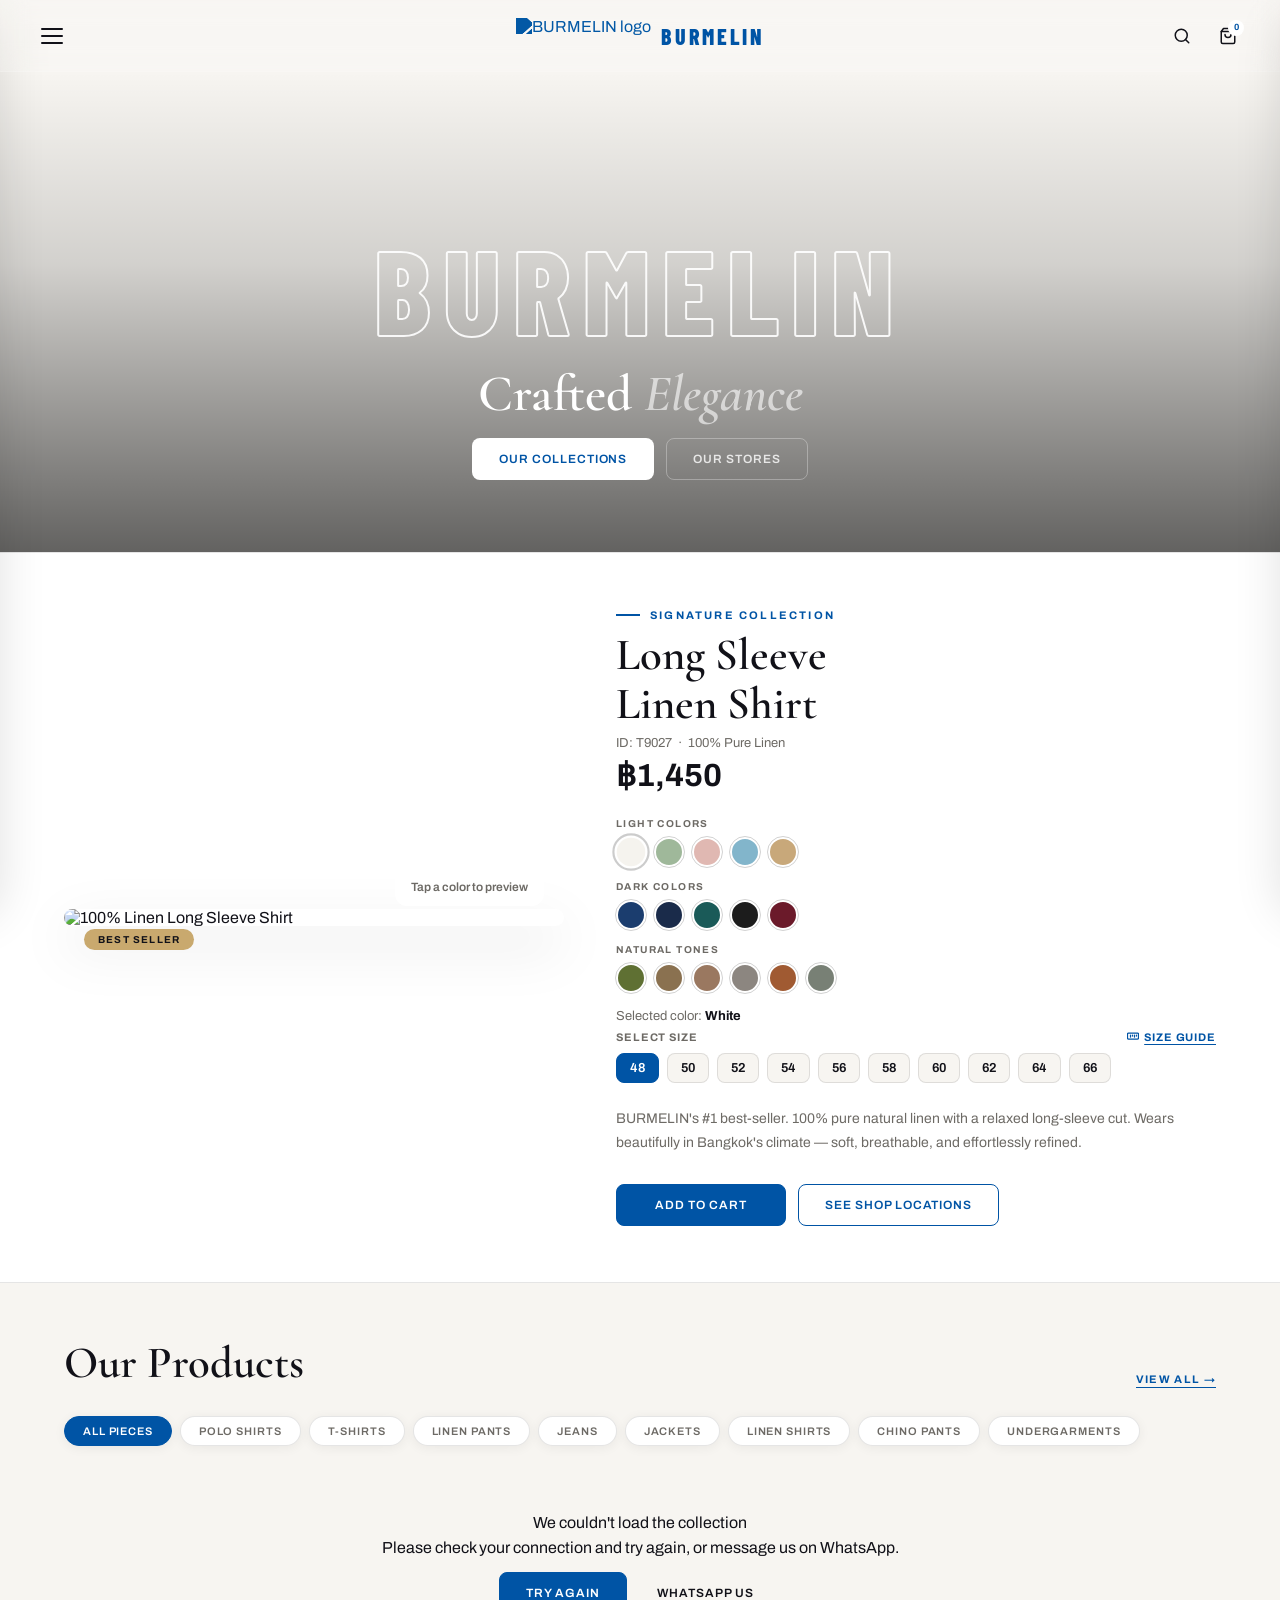
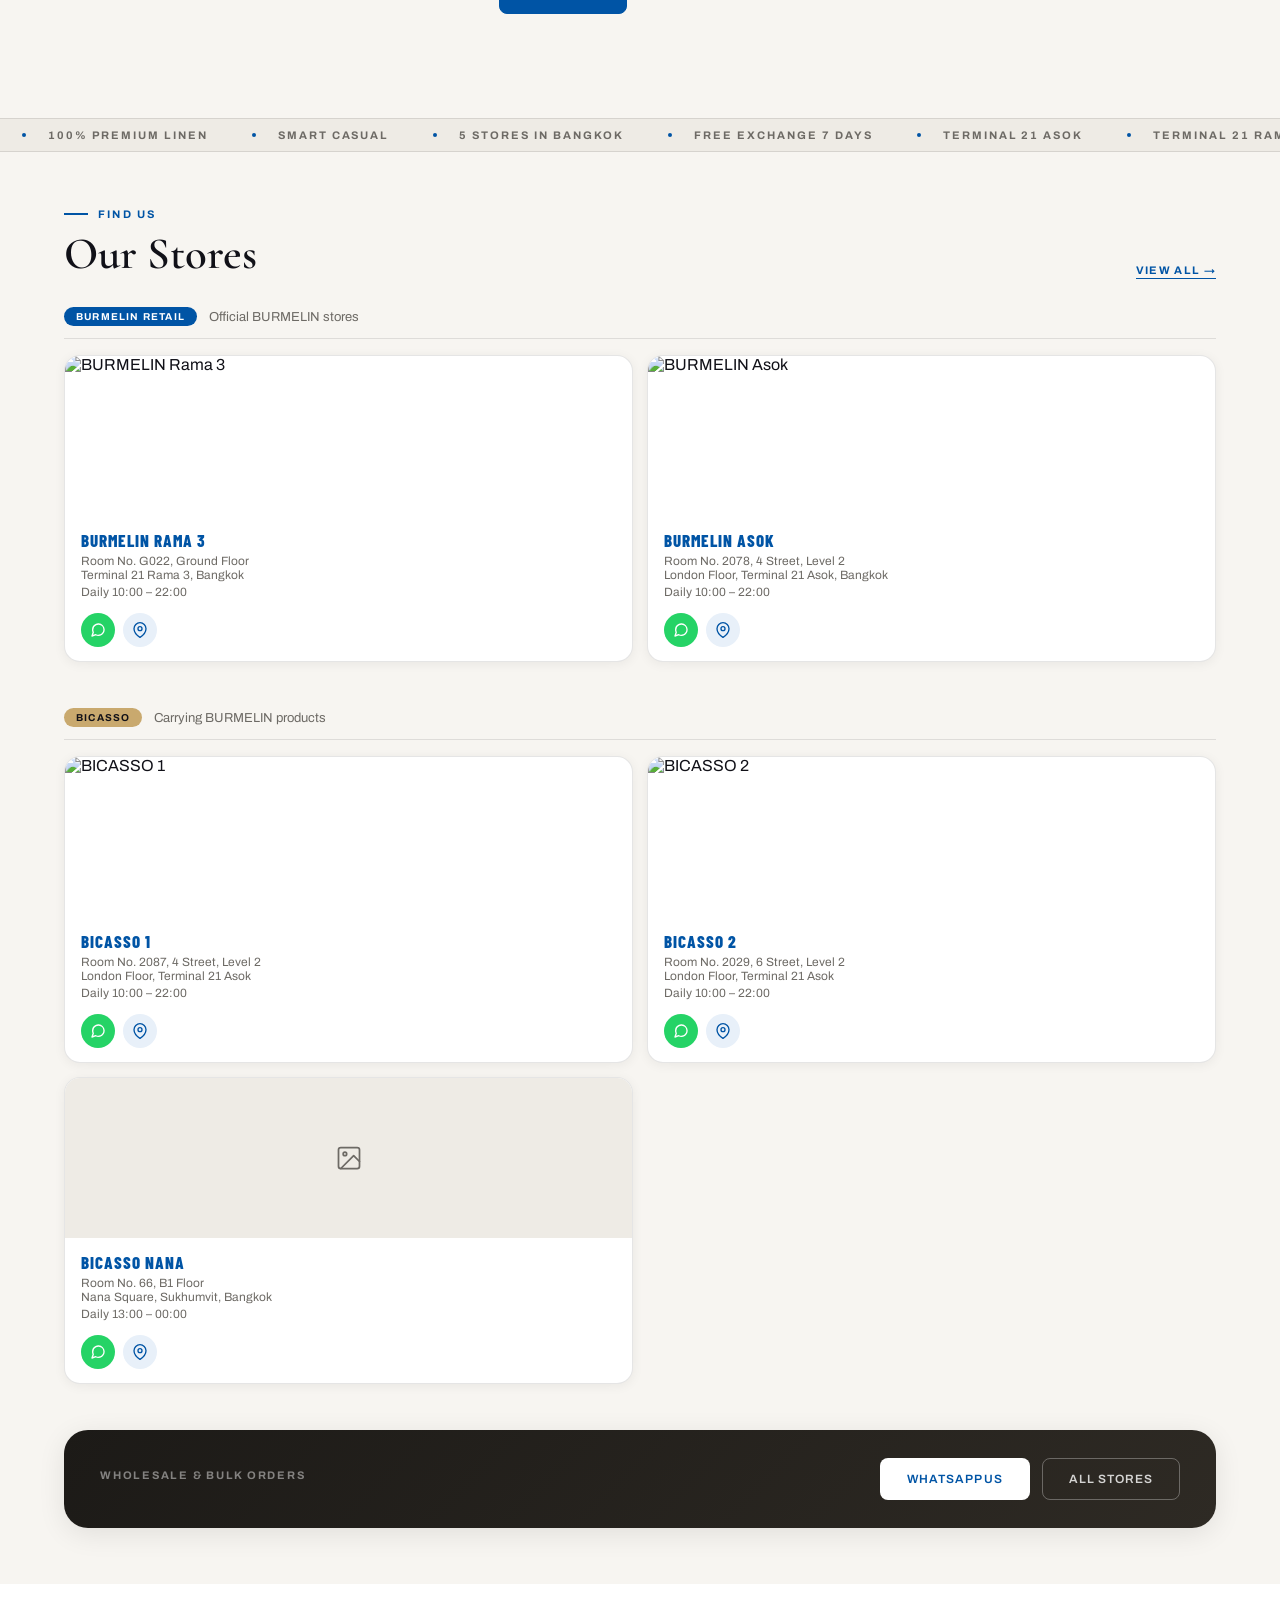
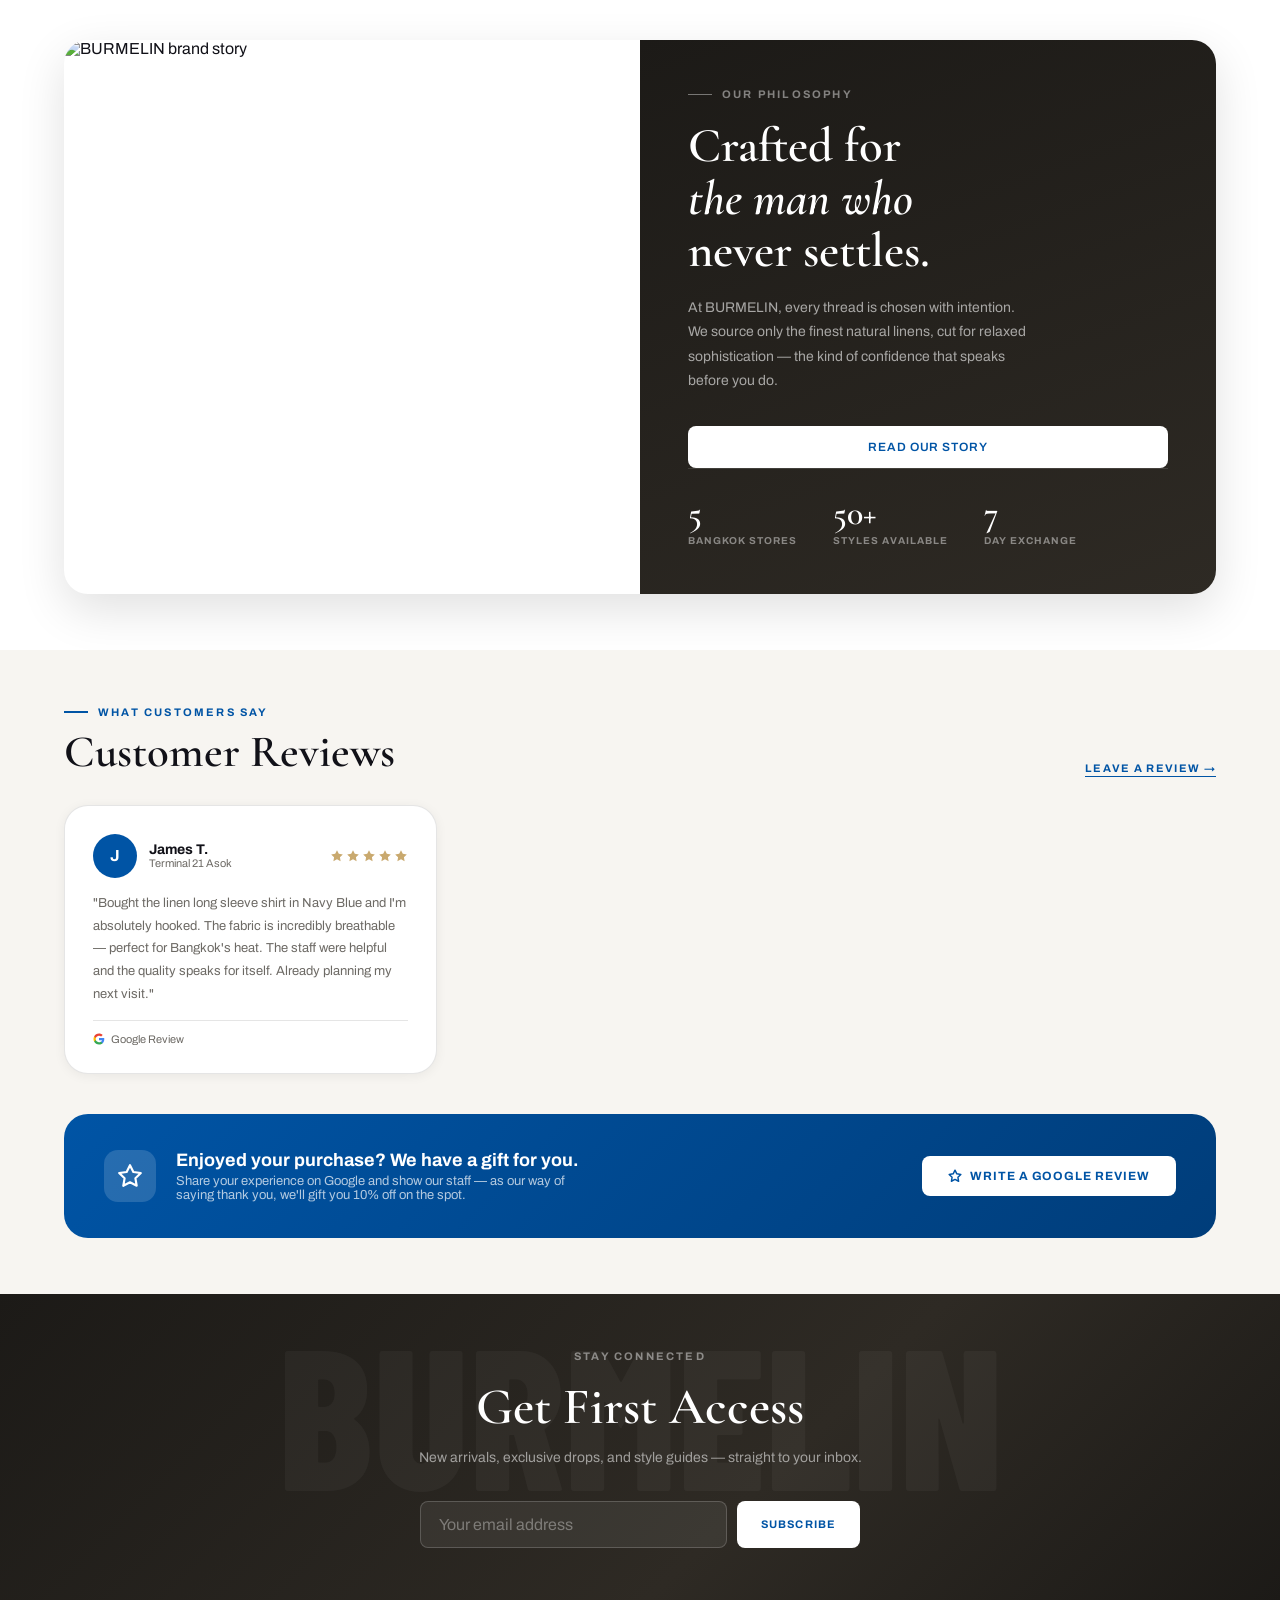
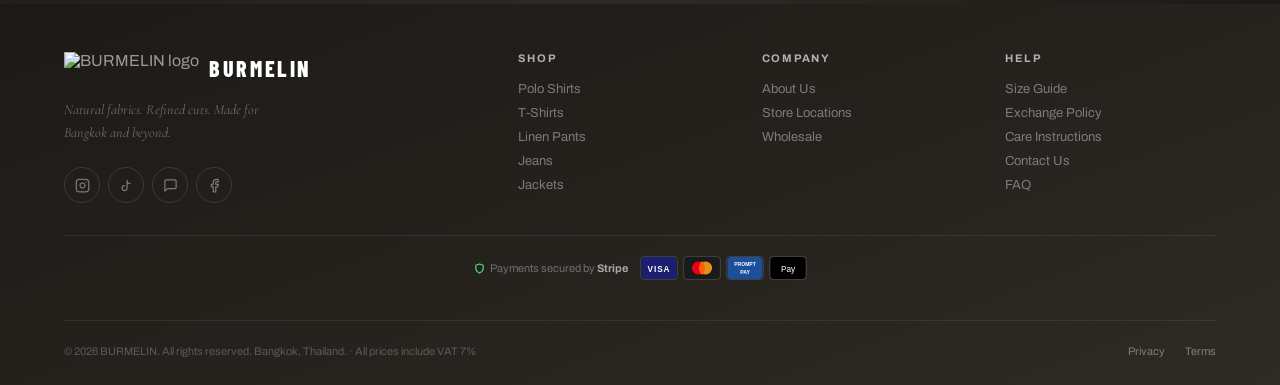
==== index.html @ b98f7d2b "Serve a square site icon so Google can show the logo in search results The rel=icon pointed at the w" ====
﻿<!DOCTYPE html>
<html lang="en">
<head>
<meta charset="UTF-8"/>
<meta name="viewport" content="width=device-width, initial-scale=1"/>
<title>BURMELIN | Men's Linen Shirts, Chinos &amp; Polos in Bangkok</title>
<meta name="description" content="Classic menswear for Thai heat: linen shirts and pants, chinos, polos and tees. Order online for delivery across Thailand, or visit us at Terminal 21."/>
<script type="application/ld+json">
{"@context":"https://schema.org","@type":"ClothingStore","name":"BURMELIN","url":"https://burmelin.com/","logo":"https://res.cloudinary.com/dtpvflgt1/image/upload/f_png,h_240/v1773996384/LOGO_q2howi.png","image":"https://res.cloudinary.com/dtpvflgt1/image/upload/b_white,c_pad,w_1200,h_630,f_jpg,q_auto/v1775697533/E72AE919-6A79-4D75-8E9C-545770499B7E_wsahiw.png","telephone":"+66642071080","address":{"@type":"PostalAddress","addressLocality":"Bangkok","addressCountry":"TH"}}
</script>
<link rel="canonical" href="https://burmelin.com/"/>
<meta property="og:type" content="website"/>
<meta property="og:site_name" content="BURMELIN"/>
<meta property="og:title" content="BURMELIN | Men's Linen Shirts, Chinos &amp; Polos in Bangkok"/>
<meta property="og:description" content="Classic menswear for Thai heat: linen shirts and pants, chinos, polos and tees. Order online for delivery across Thailand, or visit us at Terminal 21."/>
<meta property="og:url" content="https://burmelin.com/"/>
<meta property="og:image" content="https://res.cloudinary.com/dtpvflgt1/image/upload/b_white,c_pad,w_1200,h_630,f_jpg,q_auto/v1775697533/E72AE919-6A79-4D75-8E9C-545770499B7E_wsahiw.png"/>
<meta property="og:image:width" content="1200"/>
<meta property="og:image:height" content="630"/>
<meta name="twitter:card" content="summary_large_image"/>
<link rel="icon" href="/favicon.ico" sizes="48x48"/>
<link rel="icon" type="image/jpeg" href="/icon-192.jpg" sizes="192x192"/>
<link rel="apple-touch-icon" href="/apple-touch-icon.png"/>
<link rel="preconnect" href="https://fonts.googleapis.com">
<link rel="preconnect" href="https://fonts.gstatic.com" crossorigin>
<link href="https://fonts.googleapis.com/css2?family=Archivo:wght@400;500;600;700;900&family=Cormorant+Garamond:ital,wght@0,400;0,600;1,400;1,600&family=Barlow+Condensed:wght@700;800&display=swap" rel="stylesheet">
<style>
:root {
  --navy:#0054A5; --navy-dark:#003d7a; --navy-light:#e8f0f9;
  --cream:#F7F5F1; --cream-dark:#EEEBE5;
  --ink:#111118; --muted:#6d6a65; --line:rgba(0,0,0,.1);
  --white:#ffffff; --gold:#C9A96E;
  --r-sm:8px; --r:16px; --r-lg:24px;
  --shadow-sm:0 2px 12px rgba(0,0,0,.06);
  --shadow:0 6px 28px rgba(0,0,0,.09);
  --shadow-lg:0 16px 48px rgba(0,0,0,.12);
}
*,*::before,*::after{box-sizing:border-box;margin:0;padding:0}
html{scroll-behavior:smooth;scroll-padding-top:72px}
body{font-family:'Archivo',sans-serif;background:var(--cream);color:var(--ink);-webkit-font-smoothing:antialiased;overflow-x:hidden}
img{max-width:100%;display:block}
a{text-decoration:none;color:inherit}
button{cursor:pointer;font-family:inherit}
.container{max-width:1200px;margin:0 auto;padding:0 24px}
.eyebrow{font-size:11px;font-weight:700;letter-spacing:.2em;text-transform:uppercase;color:var(--navy);display:flex;align-items:center;gap:10px;margin-bottom:10px}
.eyebrow::before{content:'';width:24px;height:2px;background:var(--navy)}
.section-title{font-family:'Cormorant Garamond',serif;font-size:clamp(32px,3.5vw,52px);font-weight:600;line-height:1.1;color:var(--ink)}
.muted{color:var(--muted)}

/* HEADER */
.site-header{position:fixed;top:0;left:0;right:0;z-index:100;height:72px;padding:0 32px;display:grid;grid-template-columns:1fr auto 1fr;align-items:center;background:rgba(255,255,255,.15);backdrop-filter:blur(12px);-webkit-backdrop-filter:blur(12px);border-bottom:1px solid rgba(255,255,255,.15);transition:background .3s}
.site-header:hover{background:rgba(255,255,255,.85)}
.header-logo{display:flex;align-items:center;gap:10px;cursor:pointer}
.logo-mark{width:26px;height:34px;flex-shrink:0}
.logo-text{font-family:'Barlow Condensed',sans-serif;font-weight:800;font-size:24px;letter-spacing:.12em;color:var(--navy);text-transform:uppercase;line-height:1}
.main-nav{display:flex;gap:4px}
.nav-link{padding:7px 14px;font-size:11px;font-weight:600;letter-spacing:.08em;text-transform:uppercase;color:var(--muted);border-radius:999px;transition:all .2s;cursor:pointer;border:none;background:none}
.nav-link:hover{color:var(--ink);background:rgba(0,0,0,.04)}
.nav-link.active{color:var(--navy);background:rgba(0,84,165,.08)}
.header-actions{display:flex;align-items:center;gap:6px;justify-self:end}
.icon-btn{width:40px;height:40px;border:none;background:none;display:flex;align-items:center;justify-content:center;color:var(--ink);border-radius:50%;transition:all .2s}
.icon-btn:hover{background:var(--navy-light);color:var(--navy)}
.cart-badge{position:relative}
.cart-badge::after{content:attr(data-count);position:absolute;top:4px;right:4px;width:16px;height:16px;background:var(--white);color:var(--navy);font-size:9px;font-weight:700;border-radius:50%;display:flex;align-items:center;justify-content:center;line-height:1}

/* HERO */
.hero{margin-top:72px;min-height:480px}
.hero-left{background:url('https://res.cloudinary.com/dtpvflgt1/image/upload/f_auto,q_auto,w_1200/v1775180099/9F746D92-C114-4A0D-82B2-50335FCABD12_yx7vct.png') center center/cover no-repeat;display:flex;flex-direction:column;justify-content:flex-end;align-items:center;text-align:center;padding:24px 24px 72px;position:relative;overflow:hidden;min-height:480px}
.hero-left::before{content:'';position:absolute;inset:0;background:linear-gradient(to top,rgba(0,0,0,.6) 0%,rgba(0,0,0,.15) 60%,transparent 100%);z-index:1}
.hero-left::after{display:none}
.hero-eyebrow{font-size:11px;font-weight:700;letter-spacing:.22em;text-transform:uppercase;color:rgba(255,255,255,.5);margin-bottom:16px;display:flex;align-items:center;justify-content:center;gap:10px;position:relative;z-index:2}
.hero-eyebrow::before{content:'';width:28px;height:1px;background:rgba(255,255,255,.4)}
.hero-title{font-family:'Cormorant Garamond',serif;font-size:clamp(36px,4vw,60px);font-weight:600;color:#ffffff;line-height:1.05;margin-bottom:16px;position:relative;z-index:2}
.hero-title em{font-style:italic;color:rgba(255,255,255,.6)}
.hero-sub{font-size:15px;color:rgba(255,255,255,.6);line-height:1.6;max-width:520px;margin-bottom:28px;position:relative;z-index:2}
.hero-cta{display:flex;gap:12px;flex-wrap:wrap;justify-content:center;position:relative;z-index:2}
.btn{display:inline-flex;align-items:center;justify-content:center;text-align:center;gap:8px;padding:13px 26px;border-radius:var(--r-sm);font-size:12px;font-weight:600;letter-spacing:.08em;text-transform:uppercase;border:1.5px solid transparent;transition:all .25s;cursor:pointer}
.btn-white{background:var(--white);color:var(--navy)}
.btn-white:hover{background:var(--cream-dark);transform:translateY(-1px)}
.btn-outline-white{background:transparent;color:rgba(255,255,255,.8);border-color:rgba(255,255,255,.3)}
.btn-outline-white:hover{border-color:white;color:white}
.btn-navy{background:var(--navy);color:var(--white);border-color:var(--navy)}
.btn-navy:hover{background:var(--navy-dark);transform:translateY(-1px)}
.btn-whatsapp{background:#25D366;color:white;border-color:#25D366}
.btn-whatsapp:hover{background:#1ea855}
.modal-actions{display:flex;flex-direction:column;gap:10px;margin-top:auto}
.btn-outline-navy{background:transparent;color:var(--navy);border-color:var(--navy)}
.btn-outline-navy:hover{background:var(--navy);color:var(--white)}
.hero-right{position:relative;overflow:hidden;background:var(--cream-dark)}
.hero-image{width:100%;height:100%;object-fit:cover;transition:transform 8s ease}
.hero-right:hover .hero-image{transform:scale(1.04)}
.hero-tag{position:absolute;bottom:20px;right:20px;background:var(--white);border-radius:var(--r);padding:12px 16px;box-shadow:var(--shadow);display:flex;align-items:center;gap:14px}
.hero-tag-icon{width:44px;height:44px;background:var(--navy);border-radius:12px;display:flex;align-items:center;justify-content:center;color:white}
.hero-tag-label{font-size:10px;font-weight:700;letter-spacing:.12em;text-transform:uppercase;color:var(--muted);margin-bottom:3px}
.hero-tag-value{font-size:15px;font-weight:700;color:var(--ink)}

/* MARQUEE */
.marquee-strip{background:var(--cream-dark);overflow:hidden;padding:10px 0;border-top:1px solid var(--line);border-bottom:1px solid var(--line)}
.marquee-track{display:flex;white-space:nowrap;animation:marquee 18s linear infinite}
.marquee-item{display:inline-flex;align-items:center;gap:22px;padding:0 22px;color:var(--muted);font-size:11px;font-weight:700;letter-spacing:.18em;text-transform:uppercase}
.marquee-dot{width:4px;height:4px;background:var(--navy);border-radius:50%;flex-shrink:0}
@keyframes marquee{0%{transform:translateX(0)}100%{transform:translateX(-50%)}}

/* SECTION */
.section{padding:56px 0}
.section-alt{background:var(--white)}
.section-header{display:flex;justify-content:space-between;align-items:flex-end;margin-bottom:28px}
.view-all{font-size:11px;font-weight:700;letter-spacing:.12em;text-transform:uppercase;color:var(--navy);border-bottom:1.5px solid var(--navy);padding-bottom:2px}

/* PILLS */
.cat-bar{display:flex;gap:8px;flex-wrap:wrap;margin-bottom:20px}
.pill{padding:8px 18px;border:1.5px solid var(--line);border-radius:999px;background:var(--white);font-size:11px;font-weight:600;letter-spacing:.08em;text-transform:uppercase;color:var(--muted);box-shadow:var(--shadow-sm);transition:all .2s}
.pill:hover{border-color:var(--navy);color:var(--navy)}
.pill.active{background:var(--navy);border-color:var(--navy);color:var(--white)}

/* PRODUCTS */
.products-grid{display:grid;grid-template-columns:repeat(4,1fr);gap:14px}
.product-card{background:var(--white);border-radius:var(--r);overflow:hidden;border:1px solid var(--line);cursor:pointer;position:relative;box-shadow:var(--shadow-sm);transition:box-shadow .3s,transform .3s}
.product-card:hover{box-shadow:var(--shadow-lg);transform:translateY(-4px)}
.product-media{aspect-ratio:3/4;overflow:hidden;background:var(--white);position:relative}
.product-img{width:100%;height:100%;object-fit:cover;transition:transform .5s ease}
.product-card:hover .product-img{transform:scale(1.05)}
.product-badge{position:absolute;top:12px;left:12px;padding:4px 10px;border-radius:999px;font-size:10px;font-weight:700;letter-spacing:.1em;text-transform:uppercase}
.badge-new{background:var(--navy);color:white}
.badge-sale{background:#c0392b;color:white}
.badge-limited{background:var(--gold);color:var(--ink)}
.badge-soldout{background:#4b5563;color:white}
.product-card.soldout .product-img{filter:grayscale(1);opacity:.55}
.product-card.soldout .product-quick{display:none}
.modal-size.sold,.modal-swatch.sold{opacity:.35;cursor:not-allowed;pointer-events:none}
.modal-size.sold{text-decoration:line-through;border-style:dashed}
.modal-swatch.sold{position:relative}
.modal-swatch.sold::after{content:'';position:absolute;inset:-2px;background:linear-gradient(to bottom right,transparent 44%,rgba(0,0,0,.55) 44%,rgba(0,0,0,.55) 56%,transparent 56%);border-radius:50%}
.modal-soldnote{font-size:11px;font-weight:700;letter-spacing:.06em;text-transform:uppercase;color:#b45309;background:#fef3c7;border-radius:6px;padding:7px 11px;margin:10px 0;display:none}
#modalAddBtn:disabled,.feat-add:disabled{opacity:.42;cursor:not-allowed;pointer-events:none}
.feat-size-btn.sold{opacity:.35;cursor:not-allowed;pointer-events:none;text-decoration:line-through;border-style:dashed}
.feat-swatch.sold{opacity:.3;cursor:not-allowed;pointer-events:none;position:relative}
.feat-swatch.sold::after{content:'';position:absolute;inset:-2px;background:linear-gradient(to bottom right,transparent 44%,rgba(0,0,0,.6) 44%,rgba(0,0,0,.6) 56%,transparent 56%);border-radius:50%}
.product-wish{position:absolute;top:10px;right:10px;width:34px;height:34px;background:white;border:none;border-radius:50%;display:flex;align-items:center;justify-content:center;box-shadow:var(--shadow-sm);opacity:0;transition:opacity .2s,transform .2s;transform:scale(.9);color:var(--muted)}
.product-card:hover .product-wish{opacity:1;transform:scale(1)}
.product-wish:hover{transform:scale(1.1)!important}
.product-quick{position:absolute;bottom:0;left:0;right:0;background:var(--navy);color:white;border:none;padding:13px;font-size:11px;font-weight:700;letter-spacing:.1em;text-transform:uppercase;opacity:0;transform:translateY(100%);transition:opacity .3s,transform .3s}
.product-card:hover .product-quick{opacity:1;transform:translateY(0)}
.product-body{padding:12px}
.product-cat{font-size:10px;font-weight:700;letter-spacing:.15em;text-transform:uppercase;color:var(--navy);margin-bottom:4px}
.product-name{font-size:15px;font-weight:600;color:var(--ink);margin-bottom:4px;line-height:1.3}
.product-code{font-size:11px;color:var(--muted);margin-bottom:8px}
.product-swatches{display:flex;flex-wrap:wrap;gap:5px;margin-bottom:10px;max-width:100%}
.swatch-dot{width:15px;height:15px;border-radius:50%;border:2px solid white;outline:1.5px solid rgba(0,0,0,.18);cursor:pointer}
.swatch-dot.active{outline-color:var(--navy);outline-width:2px}
.product-footer{display:flex;align-items:center;justify-content:space-between}
.product-price{font-size:17px;font-weight:700;color:var(--ink)}
.product-price-old{font-size:12px;color:var(--muted);text-decoration:line-through;margin-left:6px}
.rating{display:flex;align-items:center;gap:3px;font-size:11px;color:var(--muted)}
.stars{color:var(--gold)}

/* BANNERS */
.banners-grid{display:grid;grid-template-columns:2fr 1fr 1fr;gap:14px;height:400px}
.banner-card{border-radius:var(--r);overflow:hidden;position:relative;cursor:pointer;box-shadow:var(--shadow)}
.banner-img{width:100%;height:100%;object-fit:cover;transition:transform .6s ease}
.banner-card:hover .banner-img{transform:scale(1.05)}
.banner-overlay{position:absolute;inset:0;background:linear-gradient(to top,rgba(0,0,0,.72) 0%,rgba(0,0,0,.1) 55%,transparent 100%)}
.banner-content{position:absolute;bottom:0;left:0;right:0;padding:28px}
.banner-label{font-size:10px;font-weight:700;letter-spacing:.2em;text-transform:uppercase;color:rgba(255,255,255,.6);margin-bottom:6px}
.banner-title{font-family:'Cormorant Garamond',serif;font-size:24px;font-weight:600;color:white;margin-bottom:14px;line-height:1.15}
.banner-link{font-size:11px;font-weight:700;letter-spacing:.1em;text-transform:uppercase;color:rgba(255,255,255,.8);border-bottom:1px solid rgba(255,255,255,.4);padding-bottom:2px;display:inline-block;transition:all .2s}
.banner-card:hover .banner-link{color:white;border-color:white}

/* FEATURES */
.features{background:var(--white);padding:36px 0;border-top:1px solid var(--line);border-bottom:1px solid var(--line)}
.features-grid{display:grid;grid-template-columns:repeat(4,1fr);gap:16px}
.feature-item{background:var(--cream);border-radius:var(--r);padding:20px 18px;display:flex;align-items:flex-start;gap:16px;box-shadow:var(--shadow-sm)}
.feature-icon{width:44px;height:44px;background:var(--navy-light);border-radius:12px;display:flex;align-items:center;justify-content:center;color:var(--navy);flex-shrink:0}
.feature-title{font-size:14px;font-weight:700;color:var(--ink);margin-bottom:4px}
.feature-desc{font-size:12px;color:var(--muted);line-height:1.55}

/* LOCATIONS */
.locations-grid{display:grid;grid-template-columns:repeat(2,1fr);gap:14px;margin-bottom:14px}
.location-card{background:var(--white);border-radius:var(--r);overflow:hidden;border:1px solid var(--line);box-shadow:var(--shadow-sm);transition:box-shadow .3s,transform .3s;cursor:pointer}
.location-photo{width:100%;height:160px;object-fit:cover;display:block}
.location-photo-placeholder{width:100%;height:160px;background:var(--cream-dark);display:flex;align-items:center;justify-content:center;color:var(--muted)}
.location-body{padding:14px 16px}
.location-card:hover{box-shadow:var(--shadow);transform:translateY(-3px)}
.location-icon{width:44px;height:44px;background:var(--navy-light);border-radius:12px;display:flex;align-items:center;justify-content:center;color:var(--navy);margin-bottom:16px}
.location-name{font-size:16px;font-weight:700;color:var(--ink);margin-bottom:4px}
.location-floor{font-size:12px;color:var(--muted);margin-bottom:3px}
.location-hours{font-size:12px;color:var(--muted);margin-bottom:14px}
.location-link{font-size:11px;font-weight:700;letter-spacing:.1em;text-transform:uppercase;color:var(--navy);border-bottom:1.5px solid var(--navy);padding-bottom:1px;display:inline-block}

/* EDITORIAL */
.editorial{display:grid;grid-template-columns:1fr 1fr;min-height:460px;border-radius:var(--r-lg);overflow:hidden;box-shadow:var(--shadow-lg)}
.editorial-img{position:relative;overflow:hidden}
.editorial-img img{width:100%;height:100%;object-fit:cover;transition:transform .6s ease}
.editorial:hover .editorial-img img{transform:scale(1.03)}
.editorial-body{background:linear-gradient(160deg,#1C1A17 0%,#2E2A24 100%);padding:48px 48px;display:flex;flex-direction:column;justify-content:center}
.editorial-eyebrow{font-size:11px;font-weight:700;letter-spacing:.2em;text-transform:uppercase;color:rgba(255,255,255,.45);margin-bottom:20px;display:flex;align-items:center;gap:10px}
.editorial-eyebrow::before{content:'';width:24px;height:1px;background:rgba(255,255,255,.4)}
.editorial-title{font-family:'Cormorant Garamond',serif;font-size:clamp(34px,3.8vw,56px);font-weight:600;color:white;line-height:1.08;margin-bottom:18px}
.editorial-title em{font-style:italic}
.editorial-desc{font-size:14px;color:rgba(255,255,255,.6);line-height:1.75;margin-bottom:32px;max-width:340px}
.editorial-stat{display:flex;gap:36px;padding-top:28px;border-top:1px solid rgba(255,255,255,.12);margin-top:auto}
.stat-num{font-family:'Cormorant Garamond',serif;font-size:34px;font-weight:600;color:white;line-height:1}
.stat-label{font-size:10px;font-weight:700;letter-spacing:.1em;text-transform:uppercase;color:rgba(255,255,255,.45);margin-top:4px}

/* NEWSLETTER */
.newsletter{background:linear-gradient(135deg,#1C1A17 0%,#2E2A24 60%,#1C1A17 100%);padding:56px 0;text-align:center;position:relative;overflow:hidden}
.newsletter::before{content:'BURMELIN';position:absolute;top:38%;left:50%;transform:translate(-50%,-50%);font-family:'Barlow Condensed',sans-serif;font-weight:800;font-size:200px;color:rgba(255,255,255,.04);white-space:nowrap;pointer-events:none}
.newsletter-eyebrow{font-size:11px;font-weight:700;letter-spacing:.2em;text-transform:uppercase;color:rgba(255,255,255,.45);margin-bottom:14px}
.newsletter-title{font-family:'Cormorant Garamond',serif;font-size:clamp(32px,4vw,56px);font-weight:600;color:white;margin-bottom:12px}
.newsletter-sub{font-size:14px;color:rgba(255,255,255,.55);margin-bottom:36px}
.newsletter-form{display:flex;gap:10px;max-width:440px;margin:0 auto}
.newsletter-input{flex:1;padding:14px 18px;border:1px solid rgba(255,255,255,.18);border-radius:var(--r-sm);background:rgba(255,255,255,.07);color:white;font-size:16px;font-family:inherit;outline:none;transition:border-color .2s}
.newsletter-input::placeholder{color:rgba(255,255,255,.35)}
.newsletter-input:focus{border-color:rgba(255,255,255,.45)}
.newsletter-submit{padding:14px 24px;background:var(--white);color:var(--navy);border:none;border-radius:var(--r-sm);font-size:11px;font-weight:700;letter-spacing:.1em;text-transform:uppercase;cursor:pointer;white-space:nowrap;transition:background .2s}
.newsletter-submit:hover{background:var(--cream-dark)}

/* FOOTER */
.site-footer{background:linear-gradient(160deg,#1C1A17 0%,#2E2A24 100%);color:rgba(255,255,255,.55);padding:48px 0 28px}
.footer-grid{display:grid;grid-template-columns:2fr 1fr 1fr 1fr;gap:32px;margin-bottom:32px}
.footer-tagline{font-family:'Cormorant Garamond',serif;font-size:14px;font-style:italic;color:rgba(255,255,255,.35);line-height:1.7;max-width:240px;margin-top:14px}
.footer-socials{display:flex;gap:8px;margin-top:22px}
.social-btn{width:36px;height:36px;border:1px solid rgba(255,255,255,.12);border-radius:50%;background:none;color:rgba(255,255,255,.4);display:flex;align-items:center;justify-content:center;cursor:pointer;transition:all .2s}
.social-btn:hover{border-color:var(--navy);color:white;background:var(--navy)}
.footer-heading{font-size:11px;font-weight:700;letter-spacing:.16em;text-transform:uppercase;color:rgba(255,255,255,.65);margin-bottom:18px}
.footer-links{display:flex;flex-direction:column;gap:10px}
.footer-link{font-size:13px;color:rgba(255,255,255,.4);transition:color .2s;cursor:pointer;border:none;background:none;text-align:left;font-family:inherit}
.footer-link:hover{color:white}
.footer-bottom{padding-top:24px;border-top:1px solid rgba(255,255,255,.07);display:flex;justify-content:space-between;align-items:center}
.footer-copy{font-size:11px;color:rgba(255,255,255,.25)}
.footer-legal{display:flex;gap:20px}

/* CART */
.cart-overlay{position:fixed;inset:0;background:rgba(0,0,0,.35);z-index:200;opacity:0;pointer-events:none;transition:opacity .3s}
.cart-overlay.open{opacity:1;pointer-events:all}
.cart-sidebar{position:fixed;top:0;right:0;bottom:0;width:390px;background:var(--white);border-radius:var(--r-lg) 0 0 var(--r-lg);z-index:201;transform:translateX(100%);transition:transform .4s cubic-bezier(.22,.68,0,1.2);display:flex;flex-direction:column;box-shadow:var(--shadow-lg)}
.cart-sidebar.open{transform:translateX(0)}
.cart-header{padding:24px 28px;border-bottom:1px solid var(--line);display:flex;align-items:center;justify-content:space-between}
.cart-title{font-size:16px;font-weight:700;color:var(--ink)}
.cart-close{width:34px;height:34px;border:1px solid var(--line);border-radius:50%;background:var(--cream);display:flex;align-items:center;justify-content:center;color:var(--muted);cursor:pointer;transition:all .2s}
.cart-close:hover{border-color:var(--ink);color:var(--ink)}
.cart-items{flex:1;overflow-y:auto;padding:20px 28px}
.cart-empty{display:flex;flex-direction:column;align-items:center;justify-content:center;height:100%;gap:10px;color:var(--muted);text-align:center}
.cart-item{display:flex;gap:14px;padding:16px 0;border-bottom:1px solid var(--line)}
.cart-item-img{width:70px;height:88px;object-fit:cover;background:var(--cream);border-radius:var(--r-sm);flex-shrink:0}
.cart-item-details{flex:1}
.cart-item-name{font-size:14px;font-weight:600;margin-bottom:3px}
.cart-item-meta{font-size:11px;color:var(--muted);margin-bottom:10px}
.cart-item-controls{display:flex;align-items:center;justify-content:space-between}
.qty-ctrl{display:flex;align-items:center;border:1px solid var(--line);border-radius:var(--r-sm);overflow:hidden}
.qty-btn{width:30px;height:30px;border:none;background:var(--cream);font-size:16px;display:flex;align-items:center;justify-content:center;cursor:pointer;color:var(--muted)}
.qty-btn:hover{color:var(--ink)}
.qty-num{width:32px;height:30px;text-align:center;font-size:13px;font-weight:600;display:flex;align-items:center;justify-content:center;border-left:1px solid var(--line);border-right:1px solid var(--line)}
.cart-item-price{font-size:15px;font-weight:700}
.cart-item-remove{background:none;border:none;color:var(--muted);font-size:11px;cursor:pointer;text-decoration:underline;margin-top:6px}
.cart-footer{padding:24px 28px;border-top:1px solid var(--line);background:var(--cream)}
.cart-total-row{display:flex;justify-content:space-between;align-items:center;margin-bottom:16px}
.cart-total-label{font-size:12px;font-weight:600;letter-spacing:.08em;text-transform:uppercase;color:var(--muted)}
.cart-total-amount{font-size:24px;font-weight:700;color:var(--ink)}
.checkout-btn{width:100%;padding:15px;background:var(--ink);color:white;border:none;border-radius:var(--r-sm);font-size:11px;font-weight:700;letter-spacing:.12em;text-transform:uppercase;cursor:pointer;margin-bottom:10px;transition:background .2s}
.checkout-btn:hover{background:#2a2a30}
.whatsapp-btn{width:100%;padding:14px;background:#25D366;color:white;border:none;border-radius:var(--r-sm);font-size:11px;font-weight:700;letter-spacing:.1em;text-transform:uppercase;cursor:pointer;display:flex;align-items:center;justify-content:center;gap:8px;transition:background .2s}
.whatsapp-btn:hover{background:#1ea855}

/* MODAL */
.modal-overlay{position:fixed;inset:0;background:rgba(0,0,0,.45);z-index:300;display:flex;align-items:center;justify-content:center;padding:24px;opacity:0;pointer-events:none;transition:opacity .3s}
.modal-overlay.open{opacity:1;pointer-events:all}
.modal{background:var(--white);width:100%;max-width:880px;max-height:90vh;overflow-y:auto;border-radius:var(--r-lg);transform:scale(.96) translateY(16px);transition:transform .35s cubic-bezier(.22,.68,0,1.2);position:relative;box-shadow:var(--shadow-lg)}
.modal-overlay.open .modal{transform:scale(1) translateY(0)}
.modal-inner{display:grid;grid-template-columns:1fr 1fr}
.modal-gallery{background:var(--cream);border-radius:var(--r-lg) 0 0 var(--r-lg);overflow:hidden}
.modal-main-img{width:100%;aspect-ratio:3/4;object-fit:cover}
.modal-body{padding:40px 36px;display:flex;flex-direction:column}
.modal-cat{font-size:10px;font-weight:700;letter-spacing:.18em;text-transform:uppercase;color:var(--navy);margin-bottom:8px}
.modal-name{font-family:'Cormorant Garamond',serif;font-size:30px;font-weight:600;color:var(--ink);margin-bottom:6px;line-height:1.1}
.modal-price{font-size:24px;font-weight:700;color:var(--ink);margin-bottom:18px}
.modal-desc{font-size:13px;color:var(--muted);line-height:1.75;margin-bottom:22px;flex:1}
.modal-label{font-size:10px;font-weight:700;letter-spacing:.12em;text-transform:uppercase;color:var(--muted);margin-bottom:10px}
.modal-colors{display:flex;flex-wrap:wrap;gap:8px;margin-bottom:18px}
.modal-swatch{width:26px;height:26px;border-radius:50%;border:2.5px solid white;outline:1.5px solid rgba(0,0,0,.18);cursor:pointer;transition:outline-color .2s,transform .2s}
.modal-swatch:hover{transform:scale(1.12)}
.modal-swatch.active{outline-color:var(--navy);outline-width:2px}
.modal-sizes{display:flex;gap:8px;margin-bottom:24px;flex-wrap:wrap}
.modal-size{padding:9px 16px;border:1.5px solid var(--line);border-radius:var(--r-sm);font-size:13px;font-weight:600;background:var(--cream);cursor:pointer;transition:all .2s}
.modal-size:hover{border-color:var(--navy);color:var(--navy)}
.modal-size.active{background:var(--navy);color:white;border-color:var(--navy)}
.modal-close{position:absolute;top:16px;right:16px;width:34px;height:34px;background:var(--cream);border:none;border-radius:50%;display:flex;align-items:center;justify-content:center;cursor:pointer;color:var(--muted);box-shadow:var(--shadow-sm)}

/* TOAST */
.toast{position:fixed;bottom:28px;right:28px;background:var(--ink);color:white;padding:13px 20px;border-radius:var(--r);font-size:13px;font-weight:600;z-index:999;display:flex;align-items:center;gap:10px;box-shadow:var(--shadow-lg);transform:translateY(80px);opacity:0;transition:all .4s cubic-bezier(.22,.68,0,1.2);pointer-events:none}
.toast.show{transform:translateY(0);opacity:1}

/* RESPONSIVE */
@media(max-width:1100px){.products-grid{grid-template-columns:repeat(3,1fr)}.footer-grid{grid-template-columns:1fr 1fr;gap:32px}}
@media(max-width:900px){.hero-left{padding:60px 24px}.features-grid{grid-template-columns:repeat(2,1fr)}.editorial{grid-template-columns:1fr}.editorial-img{min-height:320px}.editorial-body{padding:52px 40px}.banners-grid{grid-template-columns:1fr;height:auto}.banner-card{height:260px}.modal-overlay{padding:0;align-items:flex-end}.modal{border-radius:var(--r-lg) var(--r-lg) 0 0;max-height:95svh;width:100%;transform:translateY(100%)}.modal-overlay.open .modal{transform:translateY(0)}.modal::before{content:'';display:block;width:36px;height:4px;background:rgba(0,0,0,.15);border-radius:4px;margin:10px auto 0}.modal-inner{grid-template-columns:1fr}.modal-gallery{border-radius:0}.modal-main-img{aspect-ratio:3/4;max-height:48svh;object-fit:contain;background:var(--cream)}.modal-body{padding:20px 16px}.modal-close{top:12px;right:12px}.main-nav{display:none}.locations-grid{grid-template-columns:1fr}}
@media(max-width:640px){.products-grid{grid-template-columns:repeat(2,1fr)}.footer-grid{grid-template-columns:1fr}.cart-sidebar{width:100%;border-radius:0}.newsletter-form{flex-direction:column}.product-quick{opacity:1!important;transform:translateY(0)!important;font-size:10px;padding:10px}.product-wish{opacity:1!important;transform:scale(1)!important}.modal-size{padding:7px 11px;font-size:12px}.feat-size-btn{padding:5px 10px;font-size:12px}}

/* ── HAMBURGER MENU ── */
.hamburger {
  width: 40px; height: 40px;
  border: none; background: none;
  display: flex; flex-direction: column;
  justify-content: center; align-items: center;
  gap: 5px; cursor: pointer; flex-shrink: 0;
  border-radius: 8px; transition: background .2s;
}
.hamburger:hover { background: rgba(0,0,0,.05); }
.hamburger span {
  display: block; width: 22px; height: 2px;
  background: var(--ink); border-radius: 2px;
  transition: all .3s;
}

.menu-overlay {
  position: fixed; inset: 0;
  background: rgba(0,0,0,.3);
  z-index: 98;
  opacity: 0; pointer-events: none;
  transition: opacity .3s;
}
.menu-overlay.open { opacity: 1; pointer-events: all; }

.side-menu {
  position: fixed;
  top: 0; left: 0; bottom: 0;
  width: 280px;
  background: var(--white);
  z-index: 99;
  transform: translateX(-100%);
  transition: transform .4s cubic-bezier(.22,.68,0,1.2);
  display: flex; flex-direction: column;
  padding: 0;
  box-shadow: var(--shadow-lg);
  border-radius: 0 var(--r-lg) var(--r-lg) 0;
}
.side-menu.open { transform: translateX(0); }

.side-menu-header {
  padding: 20px 24px;
  border-bottom: 1px solid var(--line);
  display: flex; align-items: center; justify-content: space-between;
}

.side-menu-close {
  width: 32px; height: 32px;
  border: 1px solid var(--line); border-radius: 50%;
  background: var(--cream); display: flex;
  align-items: center; justify-content: center;
  cursor: pointer; color: var(--muted); transition: all .2s;
}
.side-menu-close:hover { border-color: var(--ink); color: var(--ink); }

.side-menu-links {
  display: flex; flex-direction: column;
  padding: 16px 0; flex: 1;
}

.side-menu-link {
  padding: 14px 28px;
  font-size: 13px; font-weight: 600;
  letter-spacing: .08em; text-transform: uppercase;
  color: var(--muted); cursor: pointer;
  border: none; background: none;
  text-align: left; font-family: inherit;
  transition: all .2s;
  border-left: 3px solid transparent;
}
.side-menu-link:hover {
  color: var(--navy);
  background: var(--navy-light);
  border-left-color: var(--navy);
}

.side-menu-footer {
  padding: 20px 24px;
  border-top: 1px solid var(--line);
}

/* ── SEARCH OVERLAY ── */
.search-overlay{position:fixed;inset:0;background:rgba(0,0,0,.6);z-index:400;display:flex;align-items:flex-start;justify-content:center;padding-top:120px;opacity:0;pointer-events:none;transition:opacity .3s}
.search-overlay.open{opacity:1;pointer-events:all}
.search-box{background:var(--white);border-radius:var(--r-lg);padding:32px;width:100%;max-width:600px;margin:0 24px;box-shadow:var(--shadow-lg)}
.search-box-inner{display:flex;align-items:center;gap:12px;border-bottom:2px solid var(--navy);padding-bottom:12px;margin-bottom:20px}
.search-box-input{flex:1;border:none;outline:none;font-size:20px;font-family:inherit;color:var(--ink);background:transparent}
.search-box-input::placeholder{color:var(--muted)}
.search-box-close{width:32px;height:32px;border:1px solid var(--line);border-radius:50%;background:var(--cream);display:flex;align-items:center;justify-content:center;cursor:pointer;color:var(--muted);flex-shrink:0}
.search-results{display:flex;flex-direction:column;gap:10px;max-height:320px;overflow-y:auto}
.search-result-item{display:flex;align-items:center;gap:14px;padding:10px;border-radius:var(--r-sm);cursor:pointer;transition:background .2s}
.search-result-item:hover{background:var(--cream)}
.search-result-img{width:48px;height:60px;object-fit:cover;border-radius:6px;flex-shrink:0;background:var(--cream-dark)}
.search-result-name{font-size:14px;font-weight:600;color:var(--ink)}
.search-result-cat{font-size:11px;color:var(--muted);margin-top:2px}
.search-result-price{font-size:14px;font-weight:700;color:var(--navy);margin-left:auto}
.search-empty{text-align:center;padding:24px;color:var(--muted);font-size:14px}
.search-tip{font-size:11px;color:var(--muted);text-align:center;margin-top:8px}

.loc-icon-btn{width:34px;height:34px;border-radius:50%;display:inline-flex;align-items:center;justify-content:center;transition:all .2s;flex-shrink:0;text-decoration:none}
.loc-icon-btn-wa{background:#25D366;color:white;border:none}
.loc-icon-btn-wa:hover{background:#1ea855;transform:scale(1.08)}
.loc-icon-btn-map{background:var(--navy-light);color:var(--navy);border:none}
.loc-icon-btn-map:hover{background:var(--navy);color:white;transform:scale(1.08)}
.feat-swatch{width:30px;height:30px;border-radius:50%;border:2.5px solid white;outline:1.5px solid rgba(0,0,0,.18);cursor:pointer;transition:outline-color .2s,transform .2s;flex-shrink:0;padding:0}
.feat-swatch:hover{transform:scale(1.15)}
.feat-swatch.active{outline-color:var(--navy);outline-width:2.5px;transform:scale(1.1)}
.feat-size-btn{padding:7px 13px;border:1.5px solid var(--line);border-radius:var(--r-sm);font-size:13px;font-weight:600;background:var(--cream);cursor:pointer;transition:all .2s;font-family:inherit;color:var(--ink)}
.feat-size-btn:hover{border-color:var(--navy);color:var(--navy)}
.feat-size-btn.active{background:var(--navy);color:white;border-color:var(--navy)}
@media(max-width:900px){#featGrid{grid-template-columns:1fr!important;gap:32px!important}}
</style>
<!-- Meta Pixel Code -->
<script>
!function(f,b,e,v,n,t,s)
{if(f.fbq)return;n=f.fbq=function(){n.callMethod?
n.callMethod.apply(n,arguments):n.queue.push(arguments)};
if(!f._fbq)f._fbq=n;n.push=n;n.loaded=!0;n.version='2.0';
n.queue=[];t=b.createElement(e);t.async=!0;
t.src=v;s=b.getElementsByTagName(e)[0];
s.parentNode.insertBefore(t,s)}(window, document,'script',
'https://connect.facebook.net/en_US/fbevents.js');
fbq('init', '1016610101191905');
fbq('track', 'PageView');
</script>
<noscript><img height="1" width="1" style="display:none"
src="https://www.facebook.com/tr?id=1016610101191905&ev=PageView&noscript=1"
/></noscript>
<!-- End Meta Pixel Code -->
<!-- Google tag (gtag.js) -->
<script async src="https://www.googletagmanager.com/gtag/js?id=G-DP185Q42G9">
</script>
<script>
  window.dataLayer = window.dataLayer || [];
  function gtag(){dataLayer.push(arguments);}
  gtag('js', new Date());

  gtag('config', 'G-DP185Q42G9');
</script>
</head>
<body>

<header class="site-header">
  <button class="hamburger" onclick="openMenu()" title="Menu">
    <span></span><span></span><span></span>
  </button>
  <div class="header-logo" onclick="scrollTo('home')">
    <img src="https://res.cloudinary.com/dtpvflgt1/image/upload/f_auto,q_auto,h_120/v1773996384/LOGO_q2howi.png" alt="BURMELIN logo" style="height:36px;width:auto;display:block;filter:brightness(0) saturate(100%) invert(23%) sepia(89%) saturate(1500%) hue-rotate(191deg) brightness(93%)"/>
    <span style="font-family:'Barlow Condensed',sans-serif;font-weight:800;font-size:22px;letter-spacing:.12em;color:#0054A5;text-transform:uppercase">BURMELIN</span>
  </div>
  <div class="header-actions">
    <button class="icon-btn" title="Search" onclick="openSearch()"><svg xmlns="http://www.w3.org/2000/svg" width="18" height="18" viewBox="0 0 24 24" fill="none" stroke="currentColor" stroke-width="2" stroke-linecap="round" stroke-linejoin="round"><circle cx="11" cy="11" r="8"/><line x1="21" y1="21" x2="16.65" y2="16.65"/></svg></button>
    <button class="icon-btn cart-badge" id="cartBtn" data-count="0" onclick="openCart()"><svg xmlns="http://www.w3.org/2000/svg" width="18" height="18" viewBox="0 0 24 24" fill="none" stroke="currentColor" stroke-width="2" stroke-linecap="round" stroke-linejoin="round"><path d="M6 2 3 6v14a2 2 0 0 0 2 2h14a2 2 0 0 0 2-2V6l-3-4z"/><line x1="3" y1="6" x2="21" y2="6"/><path d="M16 10a4 4 0 0 1-8 0"/></svg></button>
  </div>
</header>

<!-- SIDE MENU -->
<div class="menu-overlay" id="menuOverlay" onclick="closeMenu()"></div>
<div class="side-menu" id="sideMenu">
  <div class="side-menu-header">
    <img src="https://res.cloudinary.com/dtpvflgt1/image/upload/f_auto,q_auto,h_120/v1773996384/LOGO_q2howi.png" alt="BURMELIN" style="height:30px;width:auto"/>
    <button class="side-menu-close" onclick="closeMenu()">
      <svg xmlns="http://www.w3.org/2000/svg" width="14" height="14" viewBox="0 0 24 24" fill="none" stroke="currentColor" stroke-width="2.5" stroke-linecap="round"><line x1="18" y1="6" x2="6" y2="18"/><line x1="6" y1="6" x2="18" y2="18"/></svg>
    </button>
  </div>
  <div class="side-menu-links">
    <button class="side-menu-link active" onclick="closeMenu()">Home</button>
    <button class="side-menu-link" onclick="window.location.href='products.html'">Products</button>
    <button class="side-menu-link" onclick="window.location.href='stores.html'">Stores</button>
    <button class="side-menu-link" onclick="window.location.href='about.html'">About Us</button>
  </div>
  <div class="side-menu-footer">
    <a href="https://wa.me/66642071080" class="btn btn-navy" style="width:100%;justify-content:center;font-size:11px">WhatsApp Us</a>
  </div>
</div>

<section class="hero" id="home">
  <div class="hero-left">
    <div style="font-family:'Barlow Condensed',sans-serif;font-weight:800;font-size:clamp(60px,10vw,120px);color:transparent;-webkit-text-stroke:2px rgba(255,255,255,.9);letter-spacing:.1em;line-height:1;margin-bottom:20px;position:relative;z-index:2">BURMELIN</div>
    <h1 class="hero-title">Crafted <em>Elegance</em></h1>
    <div class="hero-cta">
      <button class="btn btn-white" onclick="window.location.href='products.html'">Our Collections</button>
      <button class="btn btn-outline-white" onclick="window.location.href='stores.html'">Our Stores</button>
    </div>
  </div>
</section>



<!-- BEST SELLER SPOTLIGHT -->
<section style="background:var(--white);padding:56px 0;border-top:1px solid var(--line);border-bottom:1px solid var(--line)">
  <div class="container">
    <div style="display:grid;grid-template-columns:5fr 6fr;gap:52px;align-items:center" id="featGrid">
      <!-- Image -->
      <div style="position:relative">
        <img id="featImg" loading="lazy" decoding="async" src="https://res.cloudinary.com/dtpvflgt1/image/upload/f_auto,q_auto,w_1200/v1775697533/E72AE919-6A79-4D75-8E9C-545770499B7E_wsahiw.png" alt="100% Linen Long Sleeve Shirt" style="width:100%;max-height:600px;object-fit:cover;border-radius:20px;box-shadow:0 20px 56px rgba(0,0,0,.13);display:block"/>
        <div style="position:absolute;top:20px;left:20px;background:var(--gold);color:var(--ink);padding:5px 14px;border-radius:999px;font-size:10px;font-weight:700;letter-spacing:.12em;text-transform:uppercase">Best Seller</div>
        <div style="position:absolute;bottom:20px;right:20px;background:rgba(255,255,255,.92);backdrop-filter:blur(8px);border-radius:12px;padding:12px 16px;font-size:12px;font-weight:600;color:var(--muted)">Tap a color to preview</div>
      </div>
      <!-- Info -->
      <div>
        <div class="eyebrow">Signature Collection</div>
        <h2 class="section-title" style="margin-bottom:6px">Long Sleeve<br/>Linen Shirt</h2>
        <div style="font-size:13px;color:var(--muted);margin-bottom:6px">ID: T9027 &nbsp;·&nbsp; 100% Pure Linen</div>
        <div style="font-size:32px;font-weight:700;color:var(--ink);margin-bottom:24px">฿1,450</div>

        <!-- Light Colors -->
        <div style="margin-bottom:14px">
          <div style="font-size:10px;font-weight:700;letter-spacing:.14em;text-transform:uppercase;color:var(--muted);margin-bottom:8px">Light Colors</div>
          <div id="featColorsLight" style="display:flex;gap:8px;flex-wrap:wrap">
            <button class="feat-swatch active" style="background:#F5F3EE;outline:2px solid rgba(0,0,0,.2)" onclick="featSwatch(this,'https://res.cloudinary.com/dtpvflgt1/image/upload/f_auto,q_auto,w_1200/v1775697533/E72AE919-6A79-4D75-8E9C-545770499B7E_wsahiw.png','White')" title="White — No. 2"></button>
            <button class="feat-swatch" style="background:#9FB89A" onclick="featSwatch(this,'https://res.cloudinary.com/dtpvflgt1/image/upload/f_auto,q_auto,w_1200/v1775697533/FD0D549E-580D-45B7-B165-932BD85DBF5E_fb1ftk.png','Soft Green')" title="Soft Green — No. 91"></button>
            <button class="feat-swatch" style="background:#E0B8B2" onclick="featSwatch(this,'https://res.cloudinary.com/dtpvflgt1/image/upload/f_auto,q_auto,w_1200/v1775697533/679571FF-0B05-486B-A627-493A3C4E4FF2_q7dgf5.png','Light Pink')" title="Light Pink — No. 44"></button>
            <button class="feat-swatch" style="background:#82B5CB" onclick="featSwatch(this,'https://res.cloudinary.com/dtpvflgt1/image/upload/f_auto,q_auto,w_1200/v1775697532/IMG_9632_fsevpt.png','Sky Blue')" title="Sky Blue — No. 81"></button>
            <button class="feat-swatch" style="background:#C8A87A" onclick="featSwatch(this,'https://res.cloudinary.com/dtpvflgt1/image/upload/f_auto,q_auto,w_1200/v1775697532/315F642B-7B07-4D20-AC06-4CDFA86DD000_f5h9nf.png','Beige')" title="Beige — No. 37"></button>
          </div>
        </div>
        <!-- Dark Colors -->
        <div style="margin-bottom:14px">
          <div style="font-size:10px;font-weight:700;letter-spacing:.14em;text-transform:uppercase;color:var(--muted);margin-bottom:8px">Dark Colors</div>
          <div id="featColorsDark" style="display:flex;gap:8px;flex-wrap:wrap">
            <button class="feat-swatch" style="background:#1B3D6E" onclick="featSwatch(this,'https://res.cloudinary.com/dtpvflgt1/image/upload/f_auto,q_auto,w_1200/v1775697530/641F2508-1808-41EC-B28F-4F0D8DFB954C_kbpbfu.png','Dark Blue')" title="Dark Blue — No. 50"></button>
            <button class="feat-swatch" style="background:#1A2B4A" onclick="featSwatch(this,'https://res.cloudinary.com/dtpvflgt1/image/upload/f_auto,q_auto,w_1200/v1775697530/E1653697-09E3-42DD-B4BB-98077F9CBE15_z548dc.png','Navy Blue')" title="Navy Blue — No. 127"></button>
            <button class="feat-swatch" style="background:#1A5A58" onclick="featSwatch(this,'https://res.cloudinary.com/dtpvflgt1/image/upload/f_auto,q_auto,w_1200/v1775697531/E879F6C3-6479-4BDA-8360-CB5D2D49EBA9_iatf7o.png','Deep Teal')" title="Deep Teal — No. 101"></button>
            <button class="feat-swatch" style="background:#1C1C1C" onclick="featSwatch(this,'https://res.cloudinary.com/dtpvflgt1/image/upload/f_auto,q_auto,w_1200/v1775697534/E7D42C1C-10DC-4F9B-920C-922E3AD09C59_nj7wql.png','Black')" title="Black — No. 33"></button>
            <button class="feat-swatch" style="background:#6B1A2A" onclick="featSwatch(this,'https://res.cloudinary.com/dtpvflgt1/image/upload/f_auto,q_auto,w_1200/v1775697535/5F2498F0-8C34-4883-B3D3-BFA3F0D48284_m85kgt.png','Maroon')" title="Maroon — No. 80"></button>
          </div>
        </div>
        <!-- Natural Colors -->
        <div style="margin-bottom:16px">
          <div style="font-size:10px;font-weight:700;letter-spacing:.14em;text-transform:uppercase;color:var(--muted);margin-bottom:8px">Natural Tones</div>
          <div id="featColorsNatural" style="display:flex;gap:8px;flex-wrap:wrap">
            <button class="feat-swatch" style="background:#5F7033" onclick="featSwatch(this,'https://res.cloudinary.com/dtpvflgt1/image/upload/f_auto,q_auto,w_1200/v1775697541/DFA8F8CE-B752-4B4A-9C27-3481DC6332D3_m8iruu.png','Olive Green')" title="Olive Green — No. 59"></button>
            <button class="feat-swatch" style="background:#8A7150" onclick="featSwatch(this,'https://res.cloudinary.com/dtpvflgt1/image/upload/f_auto,q_auto,w_1200/v1775697533/F0758DF9-CA1F-425E-8A7D-DAB4C843A670_cjdfng.png','Olive Earth')" title="Olive Earth — No. 127"></button>
            <button class="feat-swatch" style="background:#9A7860" onclick="featSwatch(this,'https://res.cloudinary.com/dtpvflgt1/image/upload/f_auto,q_auto,w_1200/v1775697532/B385A28F-7676-4A8A-92D1-659B6D95D28C_rxzixm.png','Taupe Brown')" title="Taupe Brown — No. 123"></button>
            <button class="feat-swatch" style="background:#8C8680" onclick="featSwatch(this,'https://res.cloudinary.com/dtpvflgt1/image/upload/f_auto,q_auto,w_1200/v1775697534/625C964C-D587-4CBB-947E-C46E43A33D0B_wcsxae.png','Taupe Gray')" title="Taupe Gray — No. 35"></button>
            <button class="feat-swatch" style="background:#A05A32" onclick="featSwatch(this,'https://res.cloudinary.com/dtpvflgt1/image/upload/f_auto,q_auto,w_1200/v1775697534/618FE7DB-2BAD-43C7-9F96-08B09079B42E_rm5asx.png','Brown Sugar')" title="Brown Sugar — No. 24"></button>
            <button class="feat-swatch" style="background:#788075" onclick="featSwatch(this,'https://res.cloudinary.com/dtpvflgt1/image/upload/f_auto,q_auto,w_1200/v1776837882/521032E8-B609-41F9-A3EA-35A876529F99_ggycwi.png','Gray Green')" title="Gray Green — No. 43"></button>
          </div>
        </div>

        <div style="font-size:13px;color:var(--muted);margin-bottom:8px">Selected color: <strong id="featColorName" style="color:var(--ink)">White</strong></div>
        <div style="margin-bottom:24px">
          <div style="display:flex;align-items:center;justify-content:space-between;margin-bottom:10px">
            <div style="font-size:11px;font-weight:700;letter-spacing:.08em;text-transform:uppercase;color:var(--muted)">Select Size</div>
            <button onclick="openSizeGuide('sg-shirt-ls')" style="display:flex;align-items:center;gap:5px;font-size:11px;font-weight:700;letter-spacing:.08em;text-transform:uppercase;color:var(--navy);background:none;border:none;cursor:pointer;padding:0;text-decoration:underline;text-underline-offset:3px"><svg width="12" height="12" viewBox="0 0 24 24" fill="none" stroke="currentColor" stroke-width="2.5" stroke-linecap="round" stroke-linejoin="round"><path d="M21 16H3a2 2 0 0 1-2-2V6a2 2 0 0 1 2-2h18a2 2 0 0 1 2 2v8a2 2 0 0 1-2 2z"/><line x1="7" y1="8" x2="7" y2="12"/><line x1="11" y1="8" x2="11" y2="10"/><line x1="15" y1="8" x2="15" y2="12"/><line x1="19" y1="8" x2="19" y2="10"/></svg>Size Guide</button>
          </div>
          <div id="featSizes" style="display:flex;gap:8px;flex-wrap:wrap">
            <button class="feat-size-btn active" onclick="featSize(this,'48')">48</button>
            <button class="feat-size-btn" onclick="featSize(this,'50')">50</button>
            <button class="feat-size-btn" onclick="featSize(this,'52')">52</button>
            <button class="feat-size-btn" onclick="featSize(this,'54')">54</button>
            <button class="feat-size-btn" onclick="featSize(this,'56')">56</button>
            <button class="feat-size-btn" onclick="featSize(this,'58')">58</button>
            <button class="feat-size-btn" onclick="featSize(this,'60')">60</button>
            <button class="feat-size-btn" onclick="featSize(this,'62')">62</button>
            <button class="feat-size-btn" onclick="featSize(this,'64')">64</button>
            <button class="feat-size-btn" onclick="featSize(this,'66')">66</button>
          </div>
        </div>
        <div style="font-size:14px;color:var(--muted);line-height:1.75;margin-bottom:28px">BURMELIN's #1 best-seller. 100% pure natural linen with a relaxed long-sleeve cut. Wears beautifully in Bangkok's climate — soft, breathable, and effortlessly refined.</div>
        <div style="display:flex;gap:12px;flex-wrap:wrap">
          <button class="btn btn-navy feat-add" id="featAddBtn" onclick="featAddToCart()" style="min-width:170px">Add to Cart</button>
          <a href="stores.html" class="btn" style="background:transparent;color:var(--navy);border:1.5px solid var(--navy)">See Shop Locations</a>
        </div>
      </div>
    </div>
  </div>
</section>

<section class="section" id="products">
  <div class="container">
    <div class="section-header">
      <div><h2 class="section-title">Our Products</h2></div>
      <a class="view-all" href="products.html">View All →</a>
    </div>
    <div class="cat-bar">
      <button class="pill active" onclick="filterCat(this,'all')">All Pieces</button>
      <button class="pill" onclick="filterCat(this,'polo')">Polo Shirts</button>
      <button class="pill" onclick="filterCat(this,'tshirt')">T-Shirts</button>
      <button class="pill" onclick="filterCat(this,'pants')">Linen Pants</button>
      <button class="pill" onclick="filterCat(this,'jeans')">Jeans</button>
      <button class="pill" onclick="filterCat(this,'jacket')">Jackets</button>
      <button class="pill" onclick="filterCat(this,'shirt')">Linen Shirts</button>
      <button class="pill" onclick="filterCat(this,'chino')">Chino Pants</button>
      <button class="pill" onclick="filterCat(this,'undergarments')">Undergarments</button>
    </div>
    <div class="products-grid" id="productGrid">
      <div class="grid-loader" id="gridLoader" style="grid-column:1/-1;text-align:center;padding:64px 24px;color:var(--muted)">
        <div style="display:inline-block;width:26px;height:26px;border:2px solid rgba(0,0,0,.1);border-top-color:#0054A5;border-radius:50%;animation:spin .8s linear infinite;margin-bottom:14px"></div>
        <div style="font-size:14px">Loading products…</div>
      </div>
    </div>
  </div>
</section>

<div class="marquee-strip">
  <div class="marquee-track">
    <span class="marquee-item"><span class="marquee-dot"></span>100% Premium Linen</span>
    <span class="marquee-item"><span class="marquee-dot"></span>Smart Casual</span>
    <span class="marquee-item"><span class="marquee-dot"></span>5 Stores in Bangkok</span>
    <span class="marquee-item"><span class="marquee-dot"></span>Free Exchange 7 Days</span>
    <span class="marquee-item"><span class="marquee-dot"></span>Terminal 21 Asok</span>
    <span class="marquee-item"><span class="marquee-dot"></span>Terminal 21 Rama 3</span>
    <span class="marquee-item"><span class="marquee-dot"></span>Nana Square</span>
    <span class="marquee-item"><span class="marquee-dot"></span>WhatsApp Orders</span>
    <span class="marquee-item"><span class="marquee-dot"></span>100% Premium Linen</span>
    <span class="marquee-item"><span class="marquee-dot"></span>Smart Casual</span>
    <span class="marquee-item"><span class="marquee-dot"></span>5 Stores in Bangkok</span>
    <span class="marquee-item"><span class="marquee-dot"></span>Free Exchange 7 Days</span>
    <span class="marquee-item"><span class="marquee-dot"></span>Terminal 21 Asok</span>
    <span class="marquee-item"><span class="marquee-dot"></span>Terminal 21 Rama 3</span>
    <span class="marquee-item"><span class="marquee-dot"></span>Nana Square</span>
    <span class="marquee-item"><span class="marquee-dot"></span>WhatsApp Orders</span>
  </div>
</div>

<section class="section" id="locations">
  <div class="container">
    <div class="section-header"><div><div class="eyebrow">Find Us</div><h2 class="section-title">Our Stores</h2></div><a class="view-all" href="stores.html">View All →</a></div>

    <!-- TYPE BADGES CSS inline -->
    <div style="display:flex;flex-direction:column;gap:32px">

      <!-- BURMELIN RETAIL -->
      <div>
        <div style="display:flex;align-items:center;gap:12px;margin-bottom:16px;padding-bottom:12px;border-bottom:1px solid var(--line)">
          <span style="background:#0054A5;color:white;padding:4px 12px;border-radius:999px;font-size:10px;font-weight:700;letter-spacing:.12em;text-transform:uppercase">BURMELIN Retail</span>
          <span style="font-size:13px;color:var(--muted)">Official BURMELIN stores</span>
        </div>
        <div class="locations-grid">
          <div class="location-card" onclick="window.location.href='stores.html'">
            <img class="location-photo" loading="lazy" decoding="async" src="https://res.cloudinary.com/dtpvflgt1/image/upload/f_auto,q_auto,w_1200/v1775290788/IMG_9654_mklqzg.heic" alt="BURMELIN Rama 3"/>
            <div class="location-body">
            <div style="font-family:'Barlow Condensed',sans-serif;font-weight:800;font-size:17px;color:#0054A5;letter-spacing:.06em;text-transform:uppercase;margin-bottom:4px">BURMELIN Rama 3</div>
            <div class="location-floor">Room No. G022, Ground Floor<br/>Terminal 21 Rama 3, Bangkok</div>
            <div class="location-hours">Daily 10:00 – 22:00</div>
            <div style="display:flex;gap:8px;margin-top:12px">
              <a href="https://wa.me/66642071080?text=Hello! I'd like to visit BURMELIN Rama 3." class="loc-icon-btn loc-icon-btn-wa" title="WhatsApp" onclick="event.stopPropagation()" target="_blank"><svg xmlns="http://www.w3.org/2000/svg" width="16" height="16" viewBox="0 0 24 24" fill="none" stroke="currentColor" stroke-width="2" stroke-linecap="round" stroke-linejoin="round"><path d="M21 11.5a8.38 8.38 0 0 1-.9 3.8 8.5 8.5 0 0 1-7.6 4.7 8.38 8.38 0 0 1-3.8-.9L3 21l1.9-5.7a8.38 8.38 0 0 1-.9-3.8 8.5 8.5 0 0 1 4.7-7.6 8.38 8.38 0 0 1 3.8-.9h.5a8.48 8.48 0 0 1 8 8v.5z"/></svg></a>
              <a href="https://maps.app.goo.gl/ZtvuWabCo8zLTBN3A" class="loc-icon-btn loc-icon-btn-map" title="Open in Maps" target="_blank" onclick="event.stopPropagation()"><svg xmlns="http://www.w3.org/2000/svg" width="16" height="16" viewBox="0 0 24 24" fill="none" stroke="currentColor" stroke-width="2" stroke-linecap="round" stroke-linejoin="round"><path d="M21 10c0 7-9 13-9 13s-9-6-9-13a9 9 0 0 1 18 0z"/><circle cx="12" cy="10" r="3"/></svg></a>
            </div>
            </div>
          </div>
          <div class="location-card" onclick="window.location.href='stores.html'">
            <img class="location-photo" loading="lazy" decoding="async" src="https://res.cloudinary.com/dtpvflgt1/image/upload/f_auto,q_auto,w_1200/v1775377653/IMG_9899_kh3vhs.heic" alt="BURMELIN Asok"/>
            <div class="location-body">
            <div style="font-family:'Barlow Condensed',sans-serif;font-weight:800;font-size:17px;color:#0054A5;letter-spacing:.06em;text-transform:uppercase;margin-bottom:4px">BURMELIN Asok</div>
            <div class="location-floor">Room No. 2078, 4 Street, Level 2<br/>London Floor, Terminal 21 Asok, Bangkok</div>
            <div class="location-hours">Daily 10:00 – 22:00</div>
            <div style="display:flex;gap:8px;margin-top:12px">
              <a href="https://wa.me/66642071080?text=Hello! I'd like to visit BURMELIN Asok." class="loc-icon-btn loc-icon-btn-wa" title="WhatsApp" onclick="event.stopPropagation()" target="_blank"><svg xmlns="http://www.w3.org/2000/svg" width="16" height="16" viewBox="0 0 24 24" fill="none" stroke="currentColor" stroke-width="2" stroke-linecap="round" stroke-linejoin="round"><path d="M21 11.5a8.38 8.38 0 0 1-.9 3.8 8.5 8.5 0 0 1-7.6 4.7 8.38 8.38 0 0 1-3.8-.9L3 21l1.9-5.7a8.38 8.38 0 0 1-.9-3.8 8.5 8.5 0 0 1 4.7-7.6 8.38 8.38 0 0 1 3.8-.9h.5a8.48 8.48 0 0 1 8 8v.5z"/></svg></a>
              <a href="https://maps.app.goo.gl/ZtvuWabCo8zLTBN3A" class="loc-icon-btn loc-icon-btn-map" title="Open in Maps" target="_blank" onclick="event.stopPropagation()"><svg xmlns="http://www.w3.org/2000/svg" width="16" height="16" viewBox="0 0 24 24" fill="none" stroke="currentColor" stroke-width="2" stroke-linecap="round" stroke-linejoin="round"><path d="M21 10c0 7-9 13-9 13s-9-6-9-13a9 9 0 0 1 18 0z"/><circle cx="12" cy="10" r="3"/></svg></a>
            </div>
            </div>
          </div>
        </div>
      </div>

      <!-- BICASSO -->
      <div>
        <div style="display:flex;align-items:center;gap:12px;margin-bottom:16px;padding-bottom:12px;border-bottom:1px solid var(--line)">
          <span style="background:#C9A96E;color:#111118;padding:4px 12px;border-radius:999px;font-size:10px;font-weight:700;letter-spacing:.12em;text-transform:uppercase">BICASSO</span>
          <span style="font-size:13px;color:var(--muted)">Carrying BURMELIN products</span>
        </div>
        <div class="locations-grid">
          <div class="location-card" onclick="window.location.href='stores.html'">
            <img class="location-photo" loading="lazy" decoding="async" src="https://res.cloudinary.com/dtpvflgt1/image/upload/f_auto,q_auto,w_1200/v1775377696/IMG_9893_doiaek.heic" alt="BICASSO 1"/>
            <div class="location-body">
            <div style="font-family:'Barlow Condensed',sans-serif;font-weight:800;font-size:17px;color:#0054A5;letter-spacing:.06em;text-transform:uppercase;margin-bottom:4px">BICASSO 1</div>
            <div class="location-floor">Room No. 2087, 4 Street, Level 2<br/>London Floor, Terminal 21 Asok</div>
            <div class="location-hours">Daily 10:00 – 22:00</div>
            <div style="display:flex;gap:8px;margin-top:12px">
              <a href="https://wa.me/66642071080?text=Hello! I'd like to visit BICASSO 1." class="loc-icon-btn loc-icon-btn-wa" title="WhatsApp" onclick="event.stopPropagation()" target="_blank"><svg xmlns="http://www.w3.org/2000/svg" width="16" height="16" viewBox="0 0 24 24" fill="none" stroke="currentColor" stroke-width="2" stroke-linecap="round" stroke-linejoin="round"><path d="M21 11.5a8.38 8.38 0 0 1-.9 3.8 8.5 8.5 0 0 1-7.6 4.7 8.38 8.38 0 0 1-3.8-.9L3 21l1.9-5.7a8.38 8.38 0 0 1-.9-3.8 8.5 8.5 0 0 1 4.7-7.6 8.38 8.38 0 0 1 3.8-.9h.5a8.48 8.48 0 0 1 8 8v.5z"/></svg></a>
              <a href="https://maps.app.goo.gl/ckeD7wD7BpHzEB6o9" class="loc-icon-btn loc-icon-btn-map" title="Open in Maps" target="_blank" onclick="event.stopPropagation()"><svg xmlns="http://www.w3.org/2000/svg" width="16" height="16" viewBox="0 0 24 24" fill="none" stroke="currentColor" stroke-width="2" stroke-linecap="round" stroke-linejoin="round"><path d="M21 10c0 7-9 13-9 13s-9-6-9-13a9 9 0 0 1 18 0z"/><circle cx="12" cy="10" r="3"/></svg></a>
            </div>
            </div>
          </div>
          <div class="location-card" onclick="window.location.href='stores.html'">
            <img class="location-photo" loading="lazy" decoding="async" src="https://res.cloudinary.com/dtpvflgt1/image/upload/f_auto,q_auto,w_1200/v1775378118/69ea23528fac0b0b3e313a82e3e3687c_dm0g7q.jpg" alt="BICASSO 2"/>
            <div class="location-body">
            <div style="font-family:'Barlow Condensed',sans-serif;font-weight:800;font-size:17px;color:#0054A5;letter-spacing:.06em;text-transform:uppercase;margin-bottom:4px">BICASSO 2</div>
            <div class="location-floor">Room No. 2029, 6 Street, Level 2<br/>London Floor, Terminal 21 Asok</div>
            <div class="location-hours">Daily 10:00 – 22:00</div>
            <div style="display:flex;gap:8px;margin-top:12px">
              <a href="https://wa.me/66642071080?text=Hello! I'd like to visit BICASSO 2." class="loc-icon-btn loc-icon-btn-wa" title="WhatsApp" onclick="event.stopPropagation()" target="_blank"><svg xmlns="http://www.w3.org/2000/svg" width="16" height="16" viewBox="0 0 24 24" fill="none" stroke="currentColor" stroke-width="2" stroke-linecap="round" stroke-linejoin="round"><path d="M21 11.5a8.38 8.38 0 0 1-.9 3.8 8.5 8.5 0 0 1-7.6 4.7 8.38 8.38 0 0 1-3.8-.9L3 21l1.9-5.7a8.38 8.38 0 0 1-.9-3.8 8.5 8.5 0 0 1 4.7-7.6 8.38 8.38 0 0 1 3.8-.9h.5a8.48 8.48 0 0 1 8 8v.5z"/></svg></a>
              <a href="https://maps.app.goo.gl/ckeD7wD7BpHzEB6o9" class="loc-icon-btn loc-icon-btn-map" title="Open in Maps" target="_blank" onclick="event.stopPropagation()"><svg xmlns="http://www.w3.org/2000/svg" width="16" height="16" viewBox="0 0 24 24" fill="none" stroke="currentColor" stroke-width="2" stroke-linecap="round" stroke-linejoin="round"><path d="M21 10c0 7-9 13-9 13s-9-6-9-13a9 9 0 0 1 18 0z"/><circle cx="12" cy="10" r="3"/></svg></a>
            </div>
            </div>
          </div>
          <div class="location-card" onclick="window.location.href='stores.html'">
            <div class="location-photo-placeholder"><svg xmlns="http://www.w3.org/2000/svg" width="28" height="28" viewBox="0 0 24 24" fill="none" stroke="currentColor" stroke-width="1.5" stroke-linecap="round" stroke-linejoin="round"><rect x="3" y="3" width="18" height="18" rx="2"/><circle cx="8.5" cy="8.5" r="1.5"/><polyline points="21 15 16 10 5 21"/></svg></div>
            <div class="location-body">
            <div style="font-family:'Barlow Condensed',sans-serif;font-weight:800;font-size:17px;color:#0054A5;letter-spacing:.06em;text-transform:uppercase;margin-bottom:4px">BICASSO Nana</div>
            <div class="location-floor">Room No. 66, B1 Floor<br/>Nana Square, Sukhumvit, Bangkok</div>
            <div class="location-hours">Daily 13:00 – 00:00</div>
            <div style="display:flex;gap:8px;margin-top:12px">
              <a href="https://wa.me/66642071080?text=Hello! I'd like to visit BICASSO Nana." class="loc-icon-btn loc-icon-btn-wa" title="WhatsApp" onclick="event.stopPropagation()" target="_blank"><svg xmlns="http://www.w3.org/2000/svg" width="16" height="16" viewBox="0 0 24 24" fill="none" stroke="currentColor" stroke-width="2" stroke-linecap="round" stroke-linejoin="round"><path d="M21 11.5a8.38 8.38 0 0 1-.9 3.8 8.5 8.5 0 0 1-7.6 4.7 8.38 8.38 0 0 1-3.8-.9L3 21l1.9-5.7a8.38 8.38 0 0 1-.9-3.8 8.5 8.5 0 0 1 4.7-7.6 8.38 8.38 0 0 1 3.8-.9h.5a8.48 8.48 0 0 1 8 8v.5z"/></svg></a>
              <a href="https://maps.google.com/?q=Nana+Square+Sukhumvit+Bangkok" class="loc-icon-btn loc-icon-btn-map" title="Open in Maps" target="_blank" onclick="event.stopPropagation()"><svg xmlns="http://www.w3.org/2000/svg" width="16" height="16" viewBox="0 0 24 24" fill="none" stroke="currentColor" stroke-width="2" stroke-linecap="round" stroke-linejoin="round"><path d="M21 10c0 7-9 13-9 13s-9-6-9-13a9 9 0 0 1 18 0z"/><circle cx="12" cy="10" r="3"/></svg></a>
            </div>
            </div>
          </div>
        </div>
      </div>

    </div>

    <!-- CTA -->
    <div style="background:linear-gradient(135deg,#1C1A17,#2E2A24);border-radius:var(--r-lg);padding:28px 36px;display:flex;align-items:center;justify-content:space-between;flex-wrap:wrap;gap:20px;box-shadow:var(--shadow);margin-top:32px">
      <div><div style="font-size:11px;font-weight:700;letter-spacing:.16em;text-transform:uppercase;color:rgba(255,255,255,.45);margin-bottom:8px">Wholesale & Bulk Orders</div></div>
      <div style="display:flex;gap:12px;flex-wrap:wrap"><a href="https://wa.me/66642071080" class="btn btn-white">WhatsApp Us</a><a href="stores.html" class="btn btn-outline-white">All Stores</a></div>
    </div>
  </div>
</section>

<section class="section section-alt" id="about">
  <div class="container">
    <div class="editorial">
      <div class="editorial-img"><img loading="lazy" decoding="async" src="https://images.unsplash.com/photo-1490578474895-699cd4e2cf59?q=80&w=1200&auto=format&fit=crop" alt="BURMELIN brand story"/></div>
      <div class="editorial-body">
        <div class="editorial-eyebrow">Our Philosophy</div>
        <h2 class="editorial-title">Crafted for<br/><em>the man who</em><br/>never settles.</h2>
        <p class="editorial-desc">At BURMELIN, every thread is chosen with intention. We source only the finest natural linens, cut for relaxed sophistication — the kind of confidence that speaks before you do.</p>
        <a class="btn btn-white" href="about.html">Read Our Story</a>
        <div class="editorial-stat">
          <div><div class="stat-num">5</div><div class="stat-label">Bangkok Stores</div></div>
          <div><div class="stat-num">50+</div><div class="stat-label">Styles Available</div></div>
          <div><div class="stat-num">7</div><div class="stat-label">Day Exchange</div></div>
        </div>
      </div>
    </div>
  </div>
</section>

<!-- REVIEWS SECTION -->
<section class="section" id="reviews" style="background:var(--cream)">
  <div class="container">
    <div class="section-header">
      <div>
        <div class="eyebrow">What Customers Say</div>
        <h2 class="section-title">Customer Reviews</h2>
      </div>
      <a href="https://g.page/r/CbTQDha-pwVtEAE/review" target="_blank" class="view-all">Leave a Review →</a>
    </div>

    <!-- Review cards -->
    <div id="reviewsGrid" style="display:grid;grid-template-columns:repeat(3,1fr);gap:16px;margin-bottom:40px">

      <!-- Review 1 -->
      <div style="background:var(--white);border-radius:var(--r-lg);border:1px solid var(--line);padding:28px;display:flex;flex-direction:column;gap:14px;box-shadow:var(--shadow-sm)">
        <div style="display:flex;align-items:center;gap:12px">
          <div style="width:44px;height:44px;border-radius:50%;background:var(--navy);color:white;display:flex;align-items:center;justify-content:center;font-weight:700;font-size:16px;flex-shrink:0">J</div>
          <div>
            <div style="font-size:14px;font-weight:700;color:var(--ink)">James T.</div>
            <div style="font-size:11px;color:var(--muted)">Terminal 21 Asok</div>
          </div>
          <div style="margin-left:auto;display:flex;gap:2px">
            <svg width="14" height="14" viewBox="0 0 24 24" fill="#C9A96E"><polygon points="12 2 15.09 8.26 22 9.27 17 14.14 18.18 21.02 12 17.77 5.82 21.02 7 14.14 2 9.27 8.91 8.26 12 2"/></svg>
            <svg width="14" height="14" viewBox="0 0 24 24" fill="#C9A96E"><polygon points="12 2 15.09 8.26 22 9.27 17 14.14 18.18 21.02 12 17.77 5.82 21.02 7 14.14 2 9.27 8.91 8.26 12 2"/></svg>
            <svg width="14" height="14" viewBox="0 0 24 24" fill="#C9A96E"><polygon points="12 2 15.09 8.26 22 9.27 17 14.14 18.18 21.02 12 17.77 5.82 21.02 7 14.14 2 9.27 8.91 8.26 12 2"/></svg>
            <svg width="14" height="14" viewBox="0 0 24 24" fill="#C9A96E"><polygon points="12 2 15.09 8.26 22 9.27 17 14.14 18.18 21.02 12 17.77 5.82 21.02 7 14.14 2 9.27 8.91 8.26 12 2"/></svg>
            <svg width="14" height="14" viewBox="0 0 24 24" fill="#C9A96E"><polygon points="12 2 15.09 8.26 22 9.27 17 14.14 18.18 21.02 12 17.77 5.82 21.02 7 14.14 2 9.27 8.91 8.26 12 2"/></svg>
          </div>
        </div>
        <p style="font-size:13px;color:var(--muted);line-height:1.75;flex:1">"Bought the linen long sleeve shirt in Navy Blue and I'm absolutely hooked. The fabric is incredibly breathable — perfect for Bangkok's heat. The staff were helpful and the quality speaks for itself. Already planning my next visit."</p>
        <div style="font-size:11px;color:var(--muted);border-top:1px solid var(--line);padding-top:12px;display:flex;align-items:center;gap:6px">
          <svg xmlns="http://www.w3.org/2000/svg" width="12" height="12" viewBox="0 0 24 24" fill="#4285F4"><path d="M22.56 12.25c0-.78-.07-1.53-.2-2.25H12v4.26h5.92c-.26 1.37-1.04 2.53-2.21 3.31v2.77h3.57c2.08-1.92 3.28-4.74 3.28-8.09z"/><path d="M12 23c2.97 0 5.46-.98 7.28-2.66l-3.57-2.77c-.98.66-2.23 1.06-3.71 1.06-2.86 0-5.29-1.93-6.16-4.53H2.18v2.84C3.99 20.53 7.7 23 12 23z" fill="#34A853"/><path d="M5.84 14.09c-.22-.66-.35-1.36-.35-2.09s.13-1.43.35-2.09V7.07H2.18C1.43 8.55 1 10.22 1 12s.43 3.45 1.18 4.93l3.66-2.84z" fill="#FBBC05"/><path d="M12 5.38c1.62 0 3.06.56 4.21 1.64l3.15-3.15C17.45 2.09 14.97 1 12 1 7.7 1 3.99 3.47 2.18 7.07l3.66 2.84c.87-2.6 3.3-4.53 6.16-4.53z" fill="#EA4335"/></svg>
          Google Review
        </div>
      </div>

    </div>

    <!-- Google Review CTA Banner -->
    <div style="background:linear-gradient(135deg,#0054A5 0%,#003d7a 100%);border-radius:var(--r-lg);padding:36px 40px;display:flex;align-items:center;justify-content:space-between;gap:24px;flex-wrap:wrap">
      <div style="display:flex;align-items:center;gap:20px">
        <div style="width:52px;height:52px;background:rgba(255,255,255,.15);border-radius:14px;display:flex;align-items:center;justify-content:center;flex-shrink:0">
          <svg xmlns="http://www.w3.org/2000/svg" width="26" height="26" viewBox="0 0 24 24" fill="none" stroke="white" stroke-width="2" stroke-linecap="round" stroke-linejoin="round"><polygon points="12 2 15.09 8.26 22 9.27 17 14.14 18.18 21.02 12 17.77 5.82 21.02 7 14.14 2 9.27 8.91 8.26 12 2"/></svg>
        </div>
        <div>
          <div style="font-size:18px;font-weight:700;color:white;margin-bottom:4px">Enjoyed your purchase? We have a gift for you.</div>
          <div style="font-size:13px;color:rgba(255,255,255,.7);max-width:420px">Share your experience on Google and show our staff — as our way of saying thank you, we'll gift you 10% off on the spot.</div>
        </div>
      </div>
      <a href="https://g.page/r/CbTQDha-pwVtEAE/review" target="_blank" style="background:white;color:#0054A5;padding:13px 26px;border-radius:var(--r-sm);font-size:12px;font-weight:700;letter-spacing:.08em;text-transform:uppercase;white-space:nowrap;display:inline-flex;align-items:center;gap:8px;flex-shrink:0">
        <svg xmlns="http://www.w3.org/2000/svg" width="14" height="14" viewBox="0 0 24 24" fill="none" stroke="currentColor" stroke-width="2.5" stroke-linecap="round" stroke-linejoin="round"><polygon points="12 2 15.09 8.26 22 9.27 17 14.14 18.18 21.02 12 17.77 5.82 21.02 7 14.14 2 9.27 8.91 8.26 12 2"/></svg>
        Write a Google Review
      </a>
    </div>
  </div>
</section>

<style>
@media(max-width:900px){#reviewsGrid{grid-template-columns:1fr!important}}
</style>

<div class="newsletter">
  <div class="container">
    <div class="newsletter-eyebrow">Stay Connected</div>
    <h2 class="newsletter-title">Get First Access</h2>
    <p class="newsletter-sub">New arrivals, exclusive drops, and style guides — straight to your inbox.</p>
    <div class="newsletter-form">
      <input class="newsletter-input" type="email" autocomplete="email" aria-label="Email address" placeholder="Your email address" onkeydown="if(event.key==='Enter')subscribeEmail()"/>
      <button class="newsletter-submit" onclick="subscribeEmail()">Subscribe</button>
    </div>
  </div>
</div>

<footer class="site-footer">
  <div class="container">
    <div class="footer-grid">
      <div>
        <div style="display:flex;align-items:center;gap:10px"><img loading="lazy" src="https://res.cloudinary.com/dtpvflgt1/image/upload/f_auto,q_auto,h_120/v1773996384/LOGO_q2howi.png" alt="BURMELIN logo" style="height:32px;width:auto;display:block;"/><span style="font-family:'Barlow Condensed',sans-serif;font-weight:800;font-size:22px;color:white;letter-spacing:.12em">BURMELIN</span></div>
        <p class="footer-tagline">Natural fabrics. Refined cuts. Made for Bangkok and beyond.</p>
        <div class="footer-socials">
          <button class="social-btn"><svg xmlns="http://www.w3.org/2000/svg" width="15" height="15" viewBox="0 0 24 24" fill="none" stroke="currentColor" stroke-width="2" stroke-linecap="round" stroke-linejoin="round"><rect x="2" y="2" width="20" height="20" rx="5" ry="5"/><path d="M16 11.37A4 4 0 1 1 12.63 8 4 4 0 0 1 16 11.37z"/><line x1="17.5" y1="6.5" x2="17.51" y2="6.5"/></svg></button>
          <button class="social-btn"><svg xmlns="http://www.w3.org/2000/svg" width="15" height="15" viewBox="0 0 24 24" fill="none" stroke="currentColor" stroke-width="2" stroke-linecap="round" stroke-linejoin="round"><path d="M9 12a4 4 0 1 0 4 4V4a5 5 0 0 0 5 5"/></svg></button>
          <button class="social-btn"><svg xmlns="http://www.w3.org/2000/svg" width="15" height="15" viewBox="0 0 24 24" fill="none" stroke="currentColor" stroke-width="2" stroke-linecap="round" stroke-linejoin="round"><path d="M21 15a2 2 0 0 1-2 2H7l-4 4V5a2 2 0 0 1 2-2h14a2 2 0 0 1 2 2z"/></svg></button>
          <button class="social-btn"><svg xmlns="http://www.w3.org/2000/svg" width="15" height="15" viewBox="0 0 24 24" fill="none" stroke="currentColor" stroke-width="2" stroke-linecap="round" stroke-linejoin="round"><path d="M18 2h-3a5 5 0 0 0-5 5v3H7v4h3v8h4v-8h3l1-4h-4V7a1 1 0 0 1 1-1h3z"/></svg></button>
        </div>
      </div>
      <div><div class="footer-heading">Shop</div><div class="footer-links"><button class="footer-link" onclick="window.location.href='products.html'">Polo Shirts</button><button class="footer-link" onclick="window.location.href='products.html'">T-Shirts</button><button class="footer-link" onclick="window.location.href='products.html'">Linen Pants</button><button class="footer-link" onclick="window.location.href='products.html'">Jeans</button><button class="footer-link" onclick="window.location.href='products.html'">Jackets</button></div></div>
      <div><div class="footer-heading">Company</div><div class="footer-links"><button class="footer-link" onclick="window.location.href='about.html'">About Us</button><button class="footer-link" onclick="window.location.href='stores.html'">Store Locations</button><a href="#" class="footer-link">Wholesale</a></div></div>
      <div><div class="footer-heading">Help</div><div class="footer-links"><a href="javascript:void(0)" class="footer-link" onclick="openSizeGuide()">Size Guide</a><a href="terms.html" class="footer-link">Exchange Policy</a><a href="javascript:void(0)" class="footer-link" onclick="openSizeGuide()">Care Instructions</a><a href="https://wa.me/66642071080" class="footer-link">Contact Us</a><a href="#" class="footer-link">FAQ</a></div></div>
    </div>
    <div style="display:flex;align-items:center;justify-content:center;flex-wrap:wrap;gap:12px;padding:20px 0;border-top:1px solid rgba(255,255,255,.07);margin-bottom:20px">
      <div style="display:flex;align-items:center;gap:5px">
        <svg xmlns="http://www.w3.org/2000/svg" width="11" height="11" viewBox="0 0 24 24" fill="none" stroke="#4ade80" stroke-width="2.5" stroke-linecap="round" stroke-linejoin="round"><path d="M12 22s8-4 8-10V5l-8-3-8 3v7c0 6 8 10 8 10z"/></svg>
        <span style="font-size:11px;color:rgba(255,255,255,.35)">Payments secured by <strong style="color:rgba(255,255,255,.6)">Stripe</strong></span>
      </div>
      <div style="display:flex;align-items:center;gap:5px">
        <svg width="38" height="24" viewBox="0 0 38 24" style="border-radius:4px;border:1px solid rgba(255,255,255,.12);display:block"><rect width="38" height="24" rx="4" fill="#1A1F71"/><text x="19" y="16" text-anchor="middle" font-family="Arial,sans-serif" font-size="9" font-weight="900" fill="#fff" letter-spacing="1">VISA</text></svg>
        <svg width="38" height="24" viewBox="0 0 38 24" style="border-radius:4px;border:1px solid rgba(255,255,255,.12);display:block"><rect width="38" height="24" rx="4" fill="#1a1a1a"/><circle cx="15" cy="12" r="7" fill="#EB001B"/><circle cx="23" cy="12" r="7" fill="#F79E1B" opacity=".9"/><ellipse cx="19" cy="12" rx="3" ry="7" fill="#FF5F00"/></svg>
        <svg width="38" height="24" viewBox="0 0 38 24" style="border-radius:4px;border:1px solid rgba(255,255,255,.12);display:block"><rect width="38" height="24" rx="4" fill="#1B4F9B"/><text x="19" y="10" text-anchor="middle" font-family="Arial,sans-serif" font-size="5.5" font-weight="700" fill="#fff">PROMPT</text><text x="19" y="18" text-anchor="middle" font-family="Arial,sans-serif" font-size="5.5" font-weight="700" fill="#fff">PAY</text></svg>
        <svg width="38" height="24" viewBox="0 0 38 24" style="border-radius:4px;border:1px solid rgba(255,255,255,.12);display:block"><rect width="38" height="24" rx="4" fill="#000"/><text x="19" y="16" text-anchor="middle" font-family="-apple-system,Arial,sans-serif" font-size="9" fill="#fff"> Pay</text></svg>
      </div>
    </div>
    <div class="footer-bottom">
      <div class="footer-copy">© <span id="year"></span> BURMELIN. All rights reserved. Bangkok, Thailand. · All prices include VAT 7%</div>
      <div class="footer-legal"><a href="privacy.html" class="footer-link" style="font-size:11px">Privacy</a><a href="terms.html" class="footer-link" style="font-size:11px">Terms</a></div>
    </div>
  </div>
</footer>

<!-- SEARCH OVERLAY -->
<div class="search-overlay" id="searchOverlay" onclick="handleSearchOverlayClick(event)">
  <div class="search-box" id="searchBox">
    <div class="search-box-inner">
      <svg xmlns="http://www.w3.org/2000/svg" width="20" height="20" viewBox="0 0 24 24" fill="none" stroke="#0054A5" stroke-width="2.5" stroke-linecap="round" stroke-linejoin="round"><circle cx="11" cy="11" r="8"/><line x1="21" y1="21" x2="16.65" y2="16.65"/></svg>
      <input class="search-box-input" id="searchBoxInput" type="text" placeholder='Search products, categories...' oninput="runSearch(this.value)"/>
      <button class="search-box-close" onclick="closeSearch()">
        <svg xmlns="http://www.w3.org/2000/svg" width="14" height="14" viewBox="0 0 24 24" fill="none" stroke="currentColor" stroke-width="2.5" stroke-linecap="round"><line x1="18" y1="6" x2="6" y2="18"/><line x1="6" y1="6" x2="18" y2="18"/></svg>
      </button>
    </div>
    <div class="search-results" id="searchResults">
      <div class="search-tip">Try "polo", "linen pants", "jacket"...</div>
    </div>
  </div>
</div>

<div class="cart-overlay" id="cartOverlay" onclick="closeCart()"></div>
<div class="cart-sidebar" id="cartSidebar">
  <div class="cart-header"><div class="cart-title">Your Cart</div><button class="cart-close" onclick="closeCart()"><svg xmlns="http://www.w3.org/2000/svg" width="14" height="14" viewBox="0 0 24 24" fill="none" stroke="currentColor" stroke-width="2.5" stroke-linecap="round"><line x1="18" y1="6" x2="6" y2="18"/><line x1="6" y1="6" x2="18" y2="18"/></svg></button></div>
  <div class="cart-items" id="cartItems"><div class="cart-empty"><div class="cart-empty-icon"><svg xmlns="http://www.w3.org/2000/svg" width="52" height="52" viewBox="0 0 24 24" fill="none" stroke="#c5c5cc" stroke-width="1.5" stroke-linecap="round" stroke-linejoin="round"><path d="M6 2 3 6v14a2 2 0 0 0 2 2h14a2 2 0 0 0 2-2V6l-3-4z"/><line x1="3" y1="6" x2="21" y2="6"/><path d="M16 10a4 4 0 0 1-8 0"/></svg></div><div style="font-weight:700;font-size:15px">Your cart is empty</div><div style="font-size:12px;color:var(--muted)">Add some pieces to get started</div><button class="btn btn-navy" style="margin-top:8px" onclick="closeCart()">Shop Now</button></div></div>
  <div class="cart-footer" id="cartFooter" style="display:none">
    <div class="cart-total-row"><span class="cart-total-label">Total</span><span class="cart-total-amount" id="cartTotal">฿0</span></div>
    <div style="text-align:center;font-size:10px;color:var(--muted);margin-bottom:12px;letter-spacing:.04em">All prices include VAT 7%</div>
    <button class="checkout-btn" id="checkoutBtn" onclick="goToCheckout()">
      <svg xmlns="http://www.w3.org/2000/svg" width="13" height="13" viewBox="0 0 24 24" fill="none" stroke="currentColor" stroke-width="2.5" stroke-linecap="round" stroke-linejoin="round" style="margin-right:6px;vertical-align:middle"><rect x="3" y="11" width="18" height="11" rx="2" ry="2"/><path d="M7 11V7a5 5 0 0 1 10 0v4"/></svg>
      Secure Checkout
    </button>
    <div style="margin-top:10px;padding:10px 0 4px;border-top:1px solid var(--line)">
      <div style="display:flex;align-items:center;justify-content:center;gap:5px;margin-bottom:8px">
        <svg xmlns="http://www.w3.org/2000/svg" width="11" height="11" viewBox="0 0 24 24" fill="none" stroke="#4ade80" stroke-width="2.5" stroke-linecap="round" stroke-linejoin="round"><path d="M12 22s8-4 8-10V5l-8-3-8 3v7c0 6 8 10 8 10z"/></svg>
        <span style="font-size:10px;color:var(--muted)">Payments secured by <strong style="color:var(--ink)">Stripe</strong></span>
      </div>
      <div style="display:flex;align-items:center;justify-content:center;gap:5px">
        <svg width="38" height="24" viewBox="0 0 38 24" style="border-radius:4px;border:1px solid #e0ddd7;display:block"><rect width="38" height="24" rx="4" fill="#1A1F71"/><text x="19" y="16" text-anchor="middle" font-family="Arial,sans-serif" font-size="9" font-weight="900" fill="#fff" letter-spacing="1">VISA</text></svg>
        <svg width="38" height="24" viewBox="0 0 38 24" style="border-radius:4px;border:1px solid #e0ddd7;display:block"><rect width="38" height="24" rx="4" fill="#f9f9f9"/><circle cx="15" cy="12" r="7" fill="#EB001B"/><circle cx="23" cy="12" r="7" fill="#F79E1B" opacity=".9"/><ellipse cx="19" cy="12" rx="3" ry="7" fill="#FF5F00"/></svg>
        <svg width="38" height="24" viewBox="0 0 38 24" style="border-radius:4px;border:1px solid #e0ddd7;display:block"><rect width="38" height="24" rx="4" fill="#1B4F9B"/><text x="19" y="10" text-anchor="middle" font-family="Arial,sans-serif" font-size="5.5" font-weight="700" fill="#fff">PROMPT</text><text x="19" y="18" text-anchor="middle" font-family="Arial,sans-serif" font-size="5.5" font-weight="700" fill="#fff">PAY</text></svg>
        <svg width="38" height="24" viewBox="0 0 38 24" style="border-radius:4px;border:1px solid #e0ddd7;display:block"><rect width="38" height="24" rx="4" fill="#000"/><text x="19" y="16" text-anchor="middle" font-family="-apple-system,Arial,sans-serif" font-size="9" fill="#fff"> Pay</text></svg>
      </div>
    </div>
    <button class="whatsapp-btn" onclick="orderWhatsApp()"><svg xmlns="http://www.w3.org/2000/svg" width="15" height="15" viewBox="0 0 24 24" fill="none" stroke="currentColor" stroke-width="2" stroke-linecap="round" stroke-linejoin="round"><path d="M21 15a2 2 0 0 1-2 2H7l-4 4V5a2 2 0 0 1 2-2h14a2 2 0 0 1 2 2z"/></svg>Order via WhatsApp</button>
  </div>
</div>

<div class="modal-overlay" id="modalOverlay" onclick="handleModalClick(event)">
  <div class="modal" id="modal">
    <button class="modal-close" onclick="closeModal()"><svg xmlns="http://www.w3.org/2000/svg" width="14" height="14" viewBox="0 0 24 24" fill="none" stroke="currentColor" stroke-width="2.5" stroke-linecap="round"><line x1="18" y1="6" x2="6" y2="18"/><line x1="6" y1="6" x2="18" y2="18"/></svg></button>
    <div class="modal-inner">
      <div class="modal-gallery"><img id="modalImg" class="modal-main-img" src="" alt=""/></div>
      <div class="modal-body">
        <div id="modalCat" class="modal-cat"></div>
        <h2 id="modalName" class="modal-name"></h2>
        <div id="modalPrice" class="modal-price"></div>
        <p id="modalDesc" class="modal-desc"></p>
        <div class="modal-label">Color — <span id="modalColorName" style="font-weight:500;text-transform:none;letter-spacing:0;color:var(--ink)"></span></div>
        <div class="modal-colors" id="modalColors"></div>
        <div style="display:flex;align-items:center;justify-content:space-between;margin-bottom:10px">
          <div class="modal-label" style="margin-bottom:0">Size</div>
          <button onclick="openSizeGuideForProduct()" style="display:flex;align-items:center;gap:5px;font-size:11px;font-weight:700;letter-spacing:.08em;text-transform:uppercase;color:var(--navy);background:none;border:none;cursor:pointer;padding:0;text-decoration:underline;text-underline-offset:3px">
            <svg width="12" height="12" viewBox="0 0 24 24" fill="none" stroke="currentColor" stroke-width="2.5" stroke-linecap="round" stroke-linejoin="round"><path d="M21 16H3a2 2 0 0 1-2-2V6a2 2 0 0 1 2-2h18a2 2 0 0 1 2 2v8a2 2 0 0 1-2 2z"/><line x1="7" y1="8" x2="7" y2="12"/><line x1="11" y1="8" x2="11" y2="10"/><line x1="15" y1="8" x2="15" y2="12"/><line x1="19" y1="8" x2="19" y2="10"/></svg>
            Size Guide
          </button>
        </div>
        <div class="modal-sizes" id="modalSizes"></div>
        <div class="modal-soldnote" id="modalSoldNote"></div>
        <div class="modal-actions">
          <button id="modalAddBtn" class="btn btn-navy">Add to Cart</button>
          <button id="modalWABtn" class="btn btn-whatsapp">
            <svg xmlns="http://www.w3.org/2000/svg" width="15" height="15" viewBox="0 0 24 24" fill="none" stroke="currentColor" stroke-width="2" stroke-linecap="round" stroke-linejoin="round"><path d="M21 15a2 2 0 0 1-2 2H7l-4 4V5a2 2 0 0 1 2-2h14a2 2 0 0 1 2 2z"/></svg>
            Order via WhatsApp
          </button>
        </div>
      </div>
    </div>
  </div>
</div>

<div class="toast" id="toast"><svg xmlns="http://www.w3.org/2000/svg" width="14" height="14" viewBox="0 0 24 24" fill="none" stroke="#4ade80" stroke-width="3" stroke-linecap="round" stroke-linejoin="round"><polyline points="20 6 9 17 4 12"/></svg><span id="toastMsg"> Added to cart</span></div>

<script>
function openMenu(){
  const menu = document.getElementById('sideMenu');
  const overlay = document.getElementById('menuOverlay');
  if(menu.classList.contains('open')){
    menu.classList.remove('open');
    overlay.classList.remove('open');
  } else {
    menu.classList.add('open');
    overlay.classList.add('open');
  }
}
function closeMenu(){document.getElementById('menuOverlay').classList.remove('open');document.getElementById('sideMenu').classList.remove('open')}
function navTo(id){closeMenu();setTimeout(()=>scrollTo(id),300)}

// ---- Search ----
function openSearch(){
  document.getElementById('searchOverlay').classList.add('open');
  setTimeout(()=>document.getElementById('searchBoxInput').focus(), 100);
}
function closeSearch(){
  document.getElementById('searchOverlay').classList.remove('open');
  document.getElementById('searchBoxInput').value='';
  document.getElementById('searchResults').innerHTML='<div class="search-tip">Try "polo", "linen pants", "jacket"...</div>';
}
function handleSearchOverlayClick(e){
  if(e.target===document.getElementById('searchOverlay')) closeSearch();
}
function runSearch(query){
  const results = document.getElementById('searchResults');
  if(!query.trim()){
    results.innerHTML='<div class="search-tip">Try "polo", "linen pants", "jacket"...</div>';
    return;
  }
  const q = query.toLowerCase();
  const matches = PRODUCTS.filter(p =>
    p.name.toLowerCase().includes(q) ||
    p.cat.toLowerCase().includes(q) ||
    (p.code && p.code.toLowerCase().includes(q)) ||
    p.colors.some(c => c.name.toLowerCase().includes(q))
  );
  if(!matches.length){
    results.innerHTML='<div class="search-empty">No products found for "<strong>'+String(query).replace(/[&<>"']/g,c=>({'&':'&amp;','<':'&lt;','>':'&gt;','"':'&quot;',"'":'&#39;'}[c]))+'</strong>"</div>';
    return;
  }
  results.innerHTML = matches.map((p,i) => {
    const origIndex = PRODUCTS.indexOf(p);
    return '<div class="search-result-item" onclick="closeSearch();setTimeout(()=>openModal('+origIndex+'),200)">'+
      '<img class="search-result-img" src="'+p.img+'" alt="'+p.name+'"/>'+
      '<div><div class="search-result-name">'+p.name+'</div><div class="search-result-cat">'+p.cat+'</div></div>'+
      '<div class="search-result-price">฿'+p.price.toLocaleString()+'</div>'+
    '</div>';
  }).join('');
}
document.addEventListener('keydown', e => { if(e.key==='Escape') closeSearch(); });

document.getElementById('year').textContent = new Date().getFullYear();




let PRODUCTS = [];

const CAT_LABELS_H = {polo:'Polo Shirt',tshirt:'T-Shirt',pants:'Linen Pants',jeans:'Jeans',jacket:'Jacket',shirt:'Shirt',chino:'Chino Pant',undergarments:'Undergarments'};
const WISH_SVG_H = `<svg xmlns="http://www.w3.org/2000/svg" width="15" height="15" viewBox="0 0 24 24" fill="none" stroke="currentColor" stroke-width="2" stroke-linecap="round" stroke-linejoin="round"><path d="M20.84 4.61a5.5 5.5 0 0 0-7.78 0L12 5.67l-1.06-1.06a5.5 5.5 0 0 0-7.78 7.78l1.06 1.06L12 21.23l7.78-7.78 1.06-1.06a5.5 5.5 0 0 0 0-7.78z"/></svg>`;

// Colour and size names come from the admin panel, so escape them before
// they go anywhere near an attribute or innerHTML.
function esc(s) {
  return String(s == null ? '' : s)
    .replace(/&/g, '&amp;').replace(/</g, '&lt;').replace(/>/g, '&gt;')
    .replace(/"/g, '&quot;').replace(/'/g, '&#39;');
}

// ── AVAILABILITY ──────────────────────────────────────────────────────
// Same `variants` semantics as the admin panel and the other pages:
//   { "Navy": { "S": false } }
// Missing key = available; only an explicit false is sold out.

function isAvailable(p, colorName, sizeName) {
  const v = p && p.variants;
  if (!v || typeof v !== 'object') return true;
  const row = v[colorName || ''];
  if (!row || typeof row !== 'object') return true;
  return row[sizeName || ''] !== false;
}
function sizeKeys(p)  { return (Array.isArray(p.sizes)  && p.sizes.length)  ? p.sizes : ['']; }
function colorKeys(p) { return (Array.isArray(p.colors) && p.colors.length) ? p.colors.map(c => c.name) : ['']; }
function colorSoldOut(p, c) { return sizeKeys(p).every(s => !isAvailable(p, c, s)); }
function productSoldOut(p)  { return colorKeys(p).every(c => colorSoldOut(p, c)); }

// First colour+size pair still on sale, or null when nothing is left.
function firstAvailable(p) {
  for (const c of colorKeys(p)) {
    for (const s of sizeKeys(p)) {
      if (isAvailable(p, c, s)) return { color: c, size: s };
    }
  }
  return null;
}

function renderHomeCard(p, i) {
  const gone  = productSoldOut(p);
  const badge = gone
    ? `<span class="product-badge badge-soldout">Sold Out</span>`
    : (p.badge ? `<span class="product-badge badge-${p.badge}">${p.badge.charAt(0).toUpperCase()+p.badge.slice(1)}</span>` : '');
  const swatches = (p.colors||[]).map((c,si) =>
    `<div class="swatch-dot${si===0?' active':''}" style="background:${c.hex}" title="${c.name}"></div>`).join('');
  return `<div class="product-card${gone ? ' soldout' : ''}" data-cat="${p.cat}" onclick="openModal(${i})">
    <div class="product-media">
      <img class="product-img" src="${p.img||''}" alt="${p.name}" loading="lazy"/>
      ${badge}
      <button class="product-wish" onclick="event.stopPropagation()">${WISH_SVG_H}</button>
      <button class="product-quick" onclick="event.stopPropagation();quickAdd(${i})">Add to Cart</button>
    </div>
    <div class="product-body">
      <div class="product-cat">${CAT_LABELS_H[p.cat]||p.cat}</div>
      <div class="product-name">${p.name}</div>
      ${p.code?`<div class="product-code">Code: ${p.code}</div>`:''}
      <div class="product-swatches">${swatches}</div>
      <div class="product-footer"><span class="product-price">฿${p.price.toLocaleString()}</span></div>
    </div>
  </div>`;
}

async function loadHomeProducts() {
  try {
    const res = await fetch('/.netlify/functions/get-products');
    const data = await res.json();
    if (!res.ok || !Array.isArray(data)) throw new Error('bad response');
    PRODUCTS = data;
  } catch(e) {
    // No made-up catalogue: showing products we do not sell is worse than
    // saying the shop could not load.
    PRODUCTS = [];
    const grid = document.getElementById('productGrid');
    const loader = document.getElementById('gridLoader');
    if (loader) loader.remove();
    grid.innerHTML = '<div class="empty-state" style="grid-column:1/-1;text-align:center;padding:48px 16px"><div class="empty-title">We couldn\'t load the collection</div><div class="empty-sub" style="margin:8px 0 16px">Please check your connection and try again, or message us on WhatsApp.</div><button class="btn btn-navy" onclick="location.reload()">Try again</button> <a class="btn" href="https://wa.me/66642071080" target="_blank" rel="noopener">WhatsApp us</a></div>';
    return;
  }
  const grid = document.getElementById('productGrid');
  const loader = document.getElementById('gridLoader');
  if (loader) loader.remove();
  grid.innerHTML = PRODUCTS.map((p, i) => renderHomeCard(p, i)).join('');
  renderFeatured();
}

loadHomeProducts();

// The featured banner is hardcoded markup selling the same garment as this
// catalogue row. Resolving it means the row's sold-out flags and price apply
// to the banner too, instead of the banner being a way to buy something the
// rest of the site has marked unavailable.
//
// This must match the product's `name` in the admin panel exactly. If you
// rename the product there, change it here too - a mismatch is reported in
// the browser console and leaves the banner unrestricted.
const FEAT_PRODUCT_NAME = 'Long Sleeve Linen Shirt';

let featWarned = false;
function featProduct() {
  const norm = s => String(s || '').trim().toLowerCase();
  const hit  = PRODUCTS.find(p => norm(p.name) === norm(FEAT_PRODUCT_NAME)) || null;
  if (!hit && PRODUCTS.length && !featWarned) {
    featWarned = true;
    console.warn(
      `[BURMELIN] Featured banner is not linked to a product. Expected a product named ` +
      `"${FEAT_PRODUCT_NAME}" but the catalogue has: ${PRODUCTS.map(p => p.name).join(', ')}. ` +
      `Availability and price cannot be enforced on the banner until these match.`
    );
  }
  return hit;
}

// Which visual group each colour belongs to, keyed by hex.
//
// Keyed by hex rather than name on purpose: the catalogue names carry codes
// ("White 2#", "Soft Green 91#") and get edited, while the hex values are
// stable. Any colour added in the admin panel whose hex is not listed here
// still appears, in the natural group.
const FEAT_COLOR_GROUPS = {
  '#f5f3ee':'light','#9fb89a':'light','#e0b8b2':'light','#82b5cb':'light','#c8a87a':'light',
  '#1b3d6e':'dark','#1a2b4a':'dark','#1a5a58':'dark','#1c1c1c':'dark','#6b1a2a':'dark',
  '#5f7033':'natural','#8a7150':'natural','#9a7860':'natural','#8c8680':'natural',
  '#a05a32':'natural','#788075':'natural',
};

// Renders the Signature banner's swatches and sizes from the catalogue row.
//
// The banner used to hardcode both. That silently broke availability: the
// markup said "White" while the catalogue says "White 2#", so every lookup
// missed and nothing ever greyed out. Rendering from the row means the names
// always match, and colours added or removed in the admin panel show up here.
//
// If the catalogue row cannot be found the hardcoded markup is left exactly
// as it is, so an outage degrades to the old behaviour rather than a blank
// section.
function renderFeatured() {
  const p = featProduct();
  if (!p || !Array.isArray(p.colors) || !p.colors.length) return;

  const rows = { light:[], dark:[], natural:[] };
  p.colors.forEach((c, i) => {
    const g = FEAT_COLOR_GROUPS[String(c.hex || '').toLowerCase()] || 'natural';
    rows[g].push({ c, i });
  });

  let firstLiveEl = null;
  Object.keys(rows).forEach(g => {
    const el = document.getElementById('featColors' + g.charAt(0).toUpperCase() + g.slice(1));
    if (!el) return;
    el.innerHTML = rows[g].map(({ c }) => {
      const dead   = colorSoldOut(p, c.name);
      const light  = String(c.hex||'').toLowerCase() === '#f5f3ee';
      const outline = light ? ';outline:2px solid rgba(0,0,0,.2)' : '';
      return `<button class="feat-swatch${dead?' sold':''}" style="background:${esc(c.hex||'#ccc')}${outline}"
        title="${esc(c.name)}${dead?' — sold out':''}"
        ${dead?'disabled':`onclick="featSwatch(this,'${esc(c.img||'')}','${esc(c.name)}')"`}></button>`;
    }).join('');
    if (!firstLiveEl) firstLiveEl = el.querySelector('.feat-swatch:not(.sold)');
  });

  // Sizes come from the row too, so a size added in admin appears here.
  const sizeEl = document.getElementById('featSizes');
  if (sizeEl && Array.isArray(p.sizes) && p.sizes.length) {
    sizeEl.innerHTML = p.sizes.map(sz =>
      `<button class="feat-size-btn" onclick="featSize(this,'${esc(sz)}')">${esc(sz)}</button>`).join('');
  }

  // Open on a colour that is actually for sale.
  if (firstLiveEl) firstLiveEl.click();
  else syncFeatAvailability();
}

// Greys out the sizes sold out in the currently selected colour.
function syncFeatAvailability() {
  const p = featProduct();
  const btns = document.querySelectorAll('.feat-size-btn');
  if (!btns.length) return;

  const addBtn    = document.getElementById('featAddBtn');
  const colorName = (document.getElementById('featColorName') || {}).textContent || '';

  if (!p) {  // nothing to check against - leave everything enabled
    btns.forEach(b => b.classList.remove('sold'));
    if (addBtn) addBtn.disabled = false;
    return;
  }

  btns.forEach(b => {
    const size = (b.textContent || '').trim();
    const dead = !isAvailable(p, colorName, size);
    b.classList.toggle('sold', dead);
    if (dead && b.classList.contains('active')) b.classList.remove('active');
  });

  // If the selected size just went away, move to the first live one.
  if (!isAvailable(p, colorName, featSelectedSize)) {
    const live = Array.from(btns).find(b => !b.classList.contains('sold'));
    featSelectedSize = live ? (live.textContent || '').trim() : '';
  }

  // Always mark the selection. The size row is rebuilt from the catalogue
  // with no active class, so without this nothing looks selected even though
  // a size is - and Add to Cart would quietly use a size the customer never
  // saw highlighted.
  btns.forEach(b => b.classList.toggle('active',
    !b.classList.contains('sold') && (b.textContent || '').trim() === featSelectedSize));
  if (addBtn) addBtn.disabled = colorSoldOut(p, colorName);
}

function quickAdd(i){
  const p=PRODUCTS[i];if(!p)return;
  // Take the first combination still on sale rather than blindly the first one.
  const pick=firstAvailable(p);
  if(!pick){showToast('Sorry — this product is sold out');return}
  const c=(p.colors||[]).find(x=>x.name===pick.color);
  addToCart({id:p.id,name:p.name,price:p.price,color:pick.color,size:pick.size,img:(c&&c.img)||p.img||''});
}

let cart=[], selectedColorIndex=0, selectedSize="", currentProduct=null;

function scrollTo(id){const el=document.getElementById(id);if(!el)return;window.scrollTo({top:el.getBoundingClientRect().top+window.scrollY-72,behavior:'smooth'})}

const navLinks=document.querySelectorAll('.nav-link');
const sections=document.querySelectorAll('section[id]');
function updateActiveNav(){let cur='home';sections.forEach(s=>{if(window.scrollY>=s.offsetTop-90)cur=s.id});navLinks.forEach(l=>{l.classList.remove('active');const t=l.textContent.trim().toLowerCase();if((cur==='home'&&t==='home')||(cur==='products'&&t==='products')||(cur==='collections'&&t==='collections')||(cur==='about'&&t==='about')||(cur==='locations'&&t==='stores'))l.classList.add('active')})}
window.addEventListener('scroll',updateActiveNav);updateActiveNav();

function filterCat(btn,cat){document.querySelectorAll('.cat-bar .pill').forEach(p=>p.classList.remove('active'));btn.classList.add('active');document.querySelectorAll('#productGrid .product-card').forEach(c=>{c.style.display=(cat==='all'||c.dataset.cat===cat)?'':'none'})}

function openCart(){document.getElementById('cartOverlay').classList.add('open');document.getElementById('cartSidebar').classList.add('open');renderCart()}
function closeCart(){document.getElementById('cartOverlay').classList.remove('open');document.getElementById('cartSidebar').classList.remove('open')}
function saveCart(){try{localStorage.setItem('burmelinCart',JSON.stringify(cart));}catch(e){}}
function updateBadge(){document.getElementById('cartBtn').dataset.count=cart.reduce((s,i)=>s+i.qty,0)||0}
function addToCart(item){
  const existing=cart.find(c=>c.name===item.name&&c.color===item.color&&c.size===item.size);
  if(existing){existing.qty++;}else{cart.push({...item,qty:1});}
  updateBadge();saveCart();renderCart();showToast(item.name+' added');
}
// Load cart from localStorage on page start
(function(){try{const saved=JSON.parse(localStorage.getItem('burmelinCart')||'[]');cart.push(...saved.map(i=>({...i,qty:i.qty||1})));if(cart.length)updateBadge();}catch(e){}}());
function removeFromCart(i){cart.splice(i,1);updateBadge();saveCart();renderCart()}
function changeQty(i,delta){cart[i].qty=Math.max(1,cart[i].qty+delta);updateBadge();saveCart();renderCart()}
function renderCart(){
  const container=document.getElementById('cartItems'),footer=document.getElementById('cartFooter');
  if(!cart.length){container.innerHTML=`<div class="cart-empty"><div class="cart-empty-icon"><svg xmlns="http://www.w3.org/2000/svg" width="52" height="52" viewBox="0 0 24 24" fill="none" stroke="#c5c5cc" stroke-width="1.5" stroke-linecap="round" stroke-linejoin="round"><path d="M6 2 3 6v14a2 2 0 0 0 2 2h14a2 2 0 0 0 2-2V6l-3-4z"/><line x1="3" y1="6" x2="21" y2="6"/><path d="M16 10a4 4 0 0 1-8 0"/></svg></div><div style="font-weight:700;font-size:15px">Your cart is empty</div><div style="font-size:12px;color:var(--muted)">Add some pieces to get started</div><button class="btn btn-navy" style="margin-top:8px" onclick="closeCart()">Shop Now</button></div>`;footer.style.display='none';return}
  footer.style.display='';let total=0;
  container.innerHTML=cart.map((item,i)=>{total+=item.price*item.qty;return`<div class="cart-item"><img class="cart-item-img" src="${item.img}" alt="${item.name}"/><div class="cart-item-details"><div class="cart-item-name">${item.name}</div><div class="cart-item-meta">${item.color} · Size ${item.size}</div><div class="cart-item-controls"><div class="qty-ctrl"><button class="qty-btn" onclick="changeQty(${i},-1)">−</button><div class="qty-num">${item.qty}</div><button class="qty-btn" onclick="changeQty(${i},1)">+</button></div><div class="cart-item-price">฿${(item.price*item.qty).toLocaleString()}</div></div><button class="cart-item-remove" onclick="removeFromCart(${i})">Remove</button></div></div>`}).join('');
  document.getElementById('cartTotal').textContent='฿'+total.toLocaleString();
}
function orderWhatsApp(){
  if(!cart.length)return;
  const total=cart.reduce((s,i)=>s+i.price*i.qty,0);
  let msg='Hello, I would like to place an order from BURMELIN.\n\n';
  cart.forEach(i=>{
    msg+=`Product: ${i.name}\n`;
    msg+=`Color: ${i.color}\n`;
    msg+=`Size: ${i.size}\n`;
    if(i.qty>1)msg+=`Qty: ${i.qty}\n`;
    msg+=`Price: ฿${(i.price*i.qty).toLocaleString()}\n\n`;
  });
  msg+=`Order Total: ฿${total.toLocaleString()}\n`;
  msg+='Please advise on delivery details and payment at your earliest convenience.\n';
  msg+='Name:\n';
  msg+='Phone:\n';
  msg+='Delivery Address:';
  window.open('https://wa.me/66642071080?text='+encodeURIComponent(msg),'_blank');
  const d=new Date().toLocaleString('en-GB',{timeZone:'Asia/Bangkok'});
  fetch('/.netlify/functions/save-order',{method:'POST',headers:{'Content-Type':'application/json'},body:JSON.stringify({items:cart})}).catch(()=>{});
}

function openModal(index){
  selectedColorIndex=0;currentProduct=null;
  const p=PRODUCTS[index];
  if(!p)return;
  currentProduct=p;
  const colors=p.colors||[];
  const sizes=p.sizes||[];
  // Open on a colour/size that is actually on sale.
  const pick=firstAvailable(p);
  if(pick&&colors.length){
    const idx=colors.findIndex(c=>c.name===pick.color);
    if(idx>-1)selectedColorIndex=idx;
  }
  selectedSize=pick?pick.size:(sizes[0]||'');
  const startC=colors[selectedColorIndex]||colors[0];
  const firstImg=(startC&&startC.img)?startC.img:(p.img||'');
  document.getElementById('modalImg').src=firstImg;
  document.getElementById('modalCat').textContent=CAT_LABELS_H[p.cat]||p.cat;
  document.getElementById('modalName').textContent=p.name;
  document.getElementById('modalPrice').textContent='฿'+p.price.toLocaleString();
  document.getElementById('modalDesc').textContent=p.description||p.desc||'';
  const nameEl=document.getElementById('modalColorName');
  if(nameEl)nameEl.textContent=startC?(startC.name+(startC.colorNo?' (No. '+startC.colorNo+')':'')):'';
  const colorsEl=document.getElementById('modalColors');
  if(colors[0]&&colors[0].group){
    colorsEl.style.cssText='display:block;margin-bottom:18px';
    const groups=[['light','Light Tones'],['dark','Dark Tones'],['natural','Natural Tones']];
    let html='';
    groups.forEach(([key,label])=>{
      const gc=colors.filter(c=>c.group===key);
      if(!gc.length)return;
      html+=`<div style="margin-bottom:10px"><div style="font-size:9px;font-weight:700;letter-spacing:.12em;text-transform:uppercase;color:var(--muted);margin-bottom:6px">${label}</div><div style="display:flex;gap:6px;flex-wrap:wrap">`;
      gc.forEach(c=>{const i=colors.indexOf(c);const border=c.hex==='#F5F3EE'?'outline:2px solid rgba(0,0,0,.2)':'';const dead=colorSoldOut(p,c.name);html+=`<div class="modal-swatch${i===selectedColorIndex?' active':''}${dead?' sold':''}" style="background:${c.hex};${border}" title="${c.name}${c.colorNo?' — No. '+c.colorNo:''}${dead?' — sold out':''}" ${dead?'':`onclick="selectColor(${i})"`}></div>`;});
      html+='</div></div>';
    });
    colorsEl.innerHTML=html;
  }else{
    colorsEl.style.cssText='';
    colorsEl.innerHTML=colors.map((c,i)=>{const dead=colorSoldOut(p,c.name);return`<div class="modal-swatch${i===selectedColorIndex?' active':''}${dead?' sold':''}" style="background:${c.hex}" title="${c.name}${dead?' — sold out':''}" ${dead?'':`onclick="selectColor(${i})"`}></div>`}).join('');
  }
  renderModalSizes();
  document.getElementById('modalAddBtn').onclick=()=>{
    const c=colors[selectedColorIndex]||colors[0]||{name:'',img:''};
    if(!isAvailable(p,c.name||'',sizes.length?selectedSize:'')){showToast('Sorry — that combination is sold out');return}
    addToCart({id:p.id,name:p.name,price:p.price,color:c.name,size:selectedSize,img:c.img||p.img||''});closeModal();setTimeout(openCart,300)};
  document.getElementById('modalWABtn').onclick=()=>{
    const c=colors[selectedColorIndex]||colors[0]||{name:''};
    let msg='Hello, I would like to place an order from BURMELIN.\n\n';
    msg+=`Product: ${p.name}\n`;
    msg+=`Color: ${c.name}\n`;
    msg+=`Size: ${selectedSize}\n`;
    msg+=`Price: ฿${p.price.toLocaleString()}\n`;
    msg+=`Order Total: ฿${p.price.toLocaleString()}\n`;
    msg+='Please advise on delivery details and payment at your earliest convenience.\n';
    msg+='Name:\n';
    msg+='Phone:\n';
    msg+='Delivery Address:';
    window.open('https://wa.me/66642071080?text='+encodeURIComponent(msg),'_blank');
  };
  document.getElementById('modalOverlay').classList.add('open');
}
// Rebuilt whenever the colour changes, since availability is per colour.
function renderModalSizes(){
  const p=currentProduct;if(!p)return;
  const sizes=p.sizes||[];
  const colors=p.colors||[];
  const colorName=(colors[selectedColorIndex]||colors[0]||{}).name||'';
  const el=document.getElementById('modalSizes');
  const note=document.getElementById('modalSoldNote');
  const btn=document.getElementById('modalAddBtn');

  if(!sizes.length){
    el.innerHTML='<span style="font-size:13px;color:var(--muted)">One size</span>';
  }else{
    // Drop a size that is not sold in the newly selected colour.
    if(selectedSize&&!isAvailable(p,colorName,selectedSize))selectedSize='';
    if(!selectedSize){const s=sizes.find(s=>isAvailable(p,colorName,s));if(s)selectedSize=s}
    el.innerHTML=sizes.map(s=>{
      const dead=!isAvailable(p,colorName,s);
      return`<button class="modal-size${dead?' sold':(s===selectedSize?' active':'')}" ${dead?'disabled':`onclick="selectSize('${String(s).replace(/'/g,"\\'")}',this)"`}>${s}</button>`;
    }).join('');
  }

  let blocked=false,msg='';
  if(productSoldOut(p)){blocked=true;msg='This product is sold out'}
  else if(colorSoldOut(p,colorName)){blocked=true;msg=colorName+' is sold out in every size'}
  else if(!isAvailable(p,colorName,sizes.length?selectedSize:'')){blocked=true;msg='Sold out in this size'}
  btn.disabled=blocked;
  note.textContent=msg;
  note.style.display=blocked?'block':'none';
}

function selectColor(i){
  const cp=currentProduct;
  if(cp&&cp.colors&&cp.colors[i]&&colorSoldOut(cp,cp.colors[i].name))return;
  selectedColorIndex=i;
  document.querySelectorAll('.modal-swatch').forEach((s,idx)=>s.classList.toggle('active',idx===i));
  if(cp&&cp.colors&&cp.colors[i]){
    if(cp.colors[i].img)document.getElementById('modalImg').src=cp.colors[i].img;
    const nameEl=document.getElementById('modalColorName');
    if(nameEl)nameEl.textContent=cp.colors[i].name+(cp.colors[i].colorNo?' (No. '+cp.colors[i].colorNo+')':'');
  }
  renderModalSizes();
}
function openSizeGuideForProduct(){
  const cat=document.getElementById('modalCat').textContent.trim();
  const map={'Polo Shirt':'sg-polo','T-Shirt':'sg-tshirt','Linen Pants':'sg-trousers','Jeans':'sg-trousers','Jacket':'sg-shirt-ls','Shirt':'sg-shirt-ls'};
  openSizeGuide(map[cat]||null);
}
function selectSize(size,btn){
  const p=currentProduct,colors=(p&&p.colors)||[];
  const colorName=(colors[selectedColorIndex]||colors[0]||{}).name||'';
  if(p&&!isAvailable(p,colorName,size))return;
  selectedSize=size;document.querySelectorAll('.modal-size').forEach(s=>s.classList.remove('active'));btn.classList.add('active');
  renderModalSizes();
}
function closeModal(){document.getElementById('modalOverlay').classList.remove('open')}
function handleModalClick(e){if(e.target===document.getElementById('modalOverlay'))closeModal()}

function showToast(msg){document.getElementById('toastMsg').textContent=' '+msg;const t=document.getElementById('toast');t.classList.add('show');setTimeout(()=>t.classList.remove('show'),2500)}
let featColorImg='https://res.cloudinary.com/dtpvflgt1/image/upload/f_auto,q_auto,w_1200/v1775697533/E72AE919-6A79-4D75-8E9C-545770499B7E_wsahiw.png';
let featSelectedSize='48';
function featSwatch(el,imgUrl,colorName){
  document.getElementById('featImg').src=imgUrl;
  document.getElementById('featColorName').textContent=colorName;
  featColorImg=imgUrl;
  document.querySelectorAll('.feat-swatch').forEach(s=>s.classList.remove('active'));
  el.classList.add('active');
  // Only the size row changes when the colour does. Calling renderFeatured
  // here would rebuild the swatches and re-click the first live one, which
  // would fight the click that got us here.
  syncFeatAvailability();
}
function featSize(btn,size){
  if(btn.classList.contains('sold'))return;
  featSelectedSize=size;
  document.querySelectorAll('.feat-size-btn').forEach(b=>b.classList.remove('active'));
  btn.classList.add('active');
}
function featAddToCart(){
  const colorName=document.getElementById('featColorName').textContent;
  const p=featProduct();
  if(p&&!isAvailable(p,colorName,featSelectedSize)){
    showToast('Sorry — that combination is sold out');
    syncFeatAvailability();
    return;
  }
  // Use the catalogue row's own id, name and price when it resolves, so the
  // cart, Stripe and the orders table all describe the same product. Falls
  // back to the banner's hardcoded copy if no row matched.
  addToCart({
    id:    p ? p.id    : undefined,
    name:  p ? p.name  : '100% Linen Long Sleeve Shirt',
    price: p ? p.price : 1450,
    color: colorName,
    size:  featSelectedSize,
    img:   featColorImg
  });
}
async function goToCheckout(){
  if(!cart.length)return;
  try{localStorage.setItem('burmelinLastCart',JSON.stringify(cart));}catch(e){}
  const btn=document.getElementById('checkoutBtn');
  btn.textContent='Processing...';btn.disabled=true;
  try{
    const res=await fetch('/.netlify/functions/create-checkout',{method:'POST',headers:{'Content-Type':'application/json'},body:JSON.stringify({items:cart})});
    const data=await res.json();
    if(data.url){window.location.href=data.url}else{throw new Error(data.error||'Checkout failed')}
  }catch(err){
    showToast('Error: '+err.message);
    btn.textContent='Checkout';btn.disabled=false;
  }
}
async function subscribeEmail(){
  const input=document.querySelector('.newsletter-input');
  const btn=document.querySelector('.newsletter-submit');
  const email=(input.value||'').trim();
  if(!/^[^\s@]+@[^\s@]+\.[^\s@]{2,}$/.test(email)){showToast('Please enter a valid email');return}
  btn.disabled=true;
  try{
    const res=await fetch('/.netlify/functions/subscribe',{method:'POST',headers:{'Content-Type':'application/json'},body:JSON.stringify({email})});
    const data=await res.json().catch(()=>({}));
    if(res.ok){showToast('Subscribed! Welcome to BURMELIN.');input.value=''}
    else showToast(data.error||'Sorry, please try again later.');
  }catch(e){showToast('Sorry, please try again later.')}
  btn.disabled=false;
}
</script>

<!-- SIZE GUIDE MODAL -->
<style>
.sg-overlay{position:fixed;inset:0;background:rgba(0,0,0,.5);z-index:900;display:flex;align-items:center;justify-content:center;padding:20px;opacity:0;pointer-events:none;transition:opacity .25s}
.sg-overlay.open{opacity:1;pointer-events:all}
.sg-modal{background:#fff;width:100%;max-width:680px;max-height:88vh;overflow-y:auto;border-radius:16px;box-shadow:0 24px 80px rgba(0,0,0,.25);transform:translateY(16px);transition:transform .3s cubic-bezier(.22,.68,0,1.2)}
.sg-overlay.open .sg-modal{transform:translateY(0)}
.sg-header{display:flex;align-items:center;justify-content:space-between;padding:24px 28px 0}
.sg-title{font-family:'Barlow Condensed',sans-serif;font-weight:800;font-size:20px;letter-spacing:.08em;text-transform:uppercase;color:#1C1A17}
.sg-close{width:34px;height:34px;border:1.5px solid #e0ddd8;border-radius:50%;background:none;cursor:pointer;display:flex;align-items:center;justify-content:center;color:#666;transition:all .2s}
.sg-close:hover{background:#1C1A17;color:#fff;border-color:#1C1A17}
.sg-tabs{display:flex;gap:6px;padding:20px 28px 0;flex-wrap:wrap}
.sg-tab{padding:7px 14px;border:1.5px solid #e0ddd8;border-radius:20px;font-size:12px;font-weight:600;letter-spacing:.06em;text-transform:uppercase;background:none;cursor:pointer;color:#666;transition:all .2s}
.sg-tab.active{background:#1C1A17;color:#fff;border-color:#1C1A17}
.sg-body{padding:24px 28px 28px}
.sg-section{display:none}
.sg-section.active{display:block}
.sg-fabric{font-size:12px;font-weight:600;letter-spacing:.1em;text-transform:uppercase;color:#8a7d6e;margin-bottom:16px}
.sg-table{width:100%;border-collapse:collapse;font-size:13px;margin-bottom:24px}
.sg-table th{background:#1C1A17;color:#fff;padding:10px 14px;text-align:center;font-size:11px;font-weight:700;letter-spacing:.1em;text-transform:uppercase}
.sg-table td{padding:10px 14px;text-align:center;border-bottom:1px solid #f0ece6;color:#333}
.sg-table tr:last-child td{border-bottom:none}
.sg-table tr:nth-child(even) td{background:#faf9f7}
.sg-care-title{font-size:11px;font-weight:700;letter-spacing:.12em;text-transform:uppercase;color:#1C1A17;margin-bottom:12px}
.sg-care-list{display:flex;flex-direction:column;gap:8px}
.sg-care-item{font-size:13px;color:#555;display:flex;gap:10px;align-items:flex-start}
.sg-care-label{font-weight:700;color:#1C1A17;min-width:52px}
.sg-measure-note{font-size:12px;color:#8a7d6e;font-style:italic;margin-top:16px;padding:12px 14px;background:#faf9f7;border-radius:8px;line-height:1.6}
@media(max-width:500px){.sg-tabs{gap:4px}.sg-tab{font-size:11px;padding:6px 10px}.sg-table th,.sg-table td{padding:8px 8px}}
</style>
<div class="sg-overlay" id="sgOverlay" onclick="if(event.target===this)closeSizeGuide()">
  <div class="sg-modal">
    <div class="sg-header">
      <div class="sg-title">Size Guide &amp; Care Instructions</div>
      <button class="sg-close" onclick="closeSizeGuide()"><svg width="14" height="14" viewBox="0 0 14 14"><line x1="1" y1="1" x2="13" y2="13" stroke="currentColor" stroke-width="2" stroke-linecap="round"/><line x1="13" y1="1" x2="1" y2="13" stroke="currentColor" stroke-width="2" stroke-linecap="round"/></svg></button>
    </div>
    <div class="sg-tabs">
      <button class="sg-tab active" onclick="sgTab(this,'sg-tshirt')">T-Shirt</button>
      <button class="sg-tab" onclick="sgTab(this,'sg-polo')">Polo</button>
      <button class="sg-tab" onclick="sgTab(this,'sg-shirt-ss')">Shirt (S/S)</button>
      <button class="sg-tab" onclick="sgTab(this,'sg-shirt-ls')">Shirt (L/S)</button>
      <button class="sg-tab" onclick="sgTab(this,'sg-trousers')">Trousers</button>
    </div>
    <div class="sg-body">
      <div class="sg-section active" id="sg-tshirt">
        <div class="sg-fabric">Cotton &amp; Spandex Blend &middot; All measurements in inches</div>
        <table class="sg-table"><thead><tr><th>Size</th><th>Chest</th><th>Length</th></tr></thead><tbody><tr><td>L</td><td>21</td><td>27</td></tr><tr><td>XL</td><td>21.5</td><td>27.5</td></tr><tr><td>2XL</td><td>22.5</td><td>28</td></tr><tr><td>3XL</td><td>23</td><td>29</td></tr><tr><td>4XL</td><td>24</td><td>30</td></tr></tbody></table>
        <div class="sg-care-title">Care Instructions</div>
        <div class="sg-care-list">
          <div class="sg-care-item"><span class="sg-care-label">Wash</span><span>Cold, inside out. No bleach.</span></div>
          <div class="sg-care-item"><span class="sg-care-label">Dry</span><span>Hang to dry or tumble low.</span></div>
          <div class="sg-care-item"><span class="sg-care-label">Iron</span><span>Cool iron only. No high heat.</span></div>
        </div>
        <p class="sg-measure-note">Chest — across armpit to armpit laid flat. Length — from highest shoulder point to bottom hem. Natural fabrics have a 1–2 cm tolerance.</p>
      </div>
      <div class="sg-section" id="sg-polo">
        <div class="sg-fabric">Cotton &amp; Spandex Blend &middot; All measurements in inches</div>
        <table class="sg-table"><thead><tr><th>Size</th><th>Chest</th><th>Length</th></tr></thead><tbody><tr><td>48</td><td>20</td><td>27</td></tr><tr><td>50</td><td>21.5</td><td>27</td></tr><tr><td>52</td><td>22</td><td>28</td></tr><tr><td>54</td><td>22.5</td><td>29</td></tr><tr><td>56</td><td>23</td><td>30</td></tr><tr><td>58</td><td>24</td><td>30.5</td></tr><tr><td>60</td><td>25</td><td>31</td></tr><tr><td>62</td><td>25</td><td>31.5</td></tr><tr><td>64</td><td>26</td><td>31.5</td></tr><tr><td>66</td><td>26.5</td><td>32</td></tr></tbody></table>
        <div class="sg-care-title">Care Instructions</div>
        <div class="sg-care-list">
          <div class="sg-care-item"><span class="sg-care-label">Wash</span><span>Cold, inside out. No bleach.</span></div>
          <div class="sg-care-item"><span class="sg-care-label">Dry</span><span>Hang to dry or tumble low.</span></div>
          <div class="sg-care-item"><span class="sg-care-label">Iron</span><span>Cool iron only. No high heat.</span></div>
        </div>
        <p class="sg-measure-note">Chest — across armpit to armpit laid flat. Length — from highest shoulder point to bottom hem. Natural fabrics have a 1–2 cm tolerance.</p>
      </div>
      <div class="sg-section" id="sg-shirt-ss">
        <div class="sg-fabric">100% Linen &middot; All measurements in inches</div>
        <table class="sg-table"><thead><tr><th>Size</th><th>Chest</th><th>Length</th></tr></thead><tbody><tr><td>48</td><td>20</td><td>26</td></tr><tr><td>50</td><td>21</td><td>27</td></tr><tr><td>52</td><td>22</td><td>28</td></tr><tr><td>54</td><td>23</td><td>28.5</td></tr><tr><td>56</td><td>24</td><td>29</td></tr><tr><td>58</td><td>25</td><td>29.5</td></tr><tr><td>60</td><td>26</td><td>30</td></tr><tr><td>62</td><td>27</td><td>30.5</td></tr><tr><td>64</td><td>28</td><td>31</td></tr><tr><td>66</td><td>29</td><td>31.5</td></tr></tbody></table>
        <div class="sg-care-title">Care Instructions</div>
        <div class="sg-care-list">
          <div class="sg-care-item"><span class="sg-care-label">Wash</span><span>Hand wash or cold gentle machine.</span></div>
          <div class="sg-care-item"><span class="sg-care-label">Dry</span><span>Hang to dry in shade. Do not tumble dry.</span></div>
          <div class="sg-care-item"><span class="sg-care-label">Iron</span><span>Warm iron while fabric is damp.</span></div>
          <div class="sg-care-item"><span class="sg-care-label">Pro tip</span><span>Do not wring or twist. Fabric softens with every wash.</span></div>
        </div>
        <p class="sg-measure-note">Chest — across armpit to armpit laid flat. Length — from highest shoulder point to bottom hem. Linen may have a 1–2 cm tolerance.</p>
      </div>
      <div class="sg-section" id="sg-shirt-ls">
        <div class="sg-fabric">100% Linen &middot; All measurements in inches</div>
        <table class="sg-table"><thead><tr><th>Size</th><th>Chest</th><th>Length</th><th>Sleeve</th></tr></thead><tbody><tr><td>48</td><td>20</td><td>26</td><td>24</td></tr><tr><td>50</td><td>21</td><td>27</td><td>24.5</td></tr><tr><td>52</td><td>22</td><td>28</td><td>25</td></tr><tr><td>54</td><td>23</td><td>28.5</td><td>25.5</td></tr><tr><td>56</td><td>24</td><td>29</td><td>26</td></tr><tr><td>58</td><td>25</td><td>29.5</td><td>26.5</td></tr><tr><td>60</td><td>26</td><td>30</td><td>27</td></tr><tr><td>62</td><td>27</td><td>30.5</td><td>27.5</td></tr><tr><td>64</td><td>28</td><td>31</td><td>28</td></tr><tr><td>66</td><td>29</td><td>31.5</td><td>28.5</td></tr></tbody></table>
        <div class="sg-care-title">Care Instructions</div>
        <div class="sg-care-list">
          <div class="sg-care-item"><span class="sg-care-label">Wash</span><span>Hand wash or cold gentle machine.</span></div>
          <div class="sg-care-item"><span class="sg-care-label">Dry</span><span>Hang to dry in shade. Do not tumble dry.</span></div>
          <div class="sg-care-item"><span class="sg-care-label">Iron</span><span>Warm iron while fabric is damp.</span></div>
          <div class="sg-care-item"><span class="sg-care-label">Pro tip</span><span>Do not wring or twist. Fabric softens with every wash.</span></div>
        </div>
        <p class="sg-measure-note">Chest — across armpit to armpit laid flat. Sleeve — from shoulder seam to end of cuff. Length — from highest shoulder point to bottom hem. Linen may have a 1–2 cm tolerance.</p>
      </div>
      <div class="sg-section" id="sg-trousers">
        <div class="sg-fabric">100% Linen &amp; 95% Linen Blend with Cotton &middot; All measurements in inches</div>
        <table class="sg-table"><thead><tr><th>Size</th><th>Waist</th><th>Length</th></tr></thead><tbody><tr><td>29</td><td>29</td><td>40</td></tr><tr><td>30</td><td>30</td><td>40.5</td></tr><tr><td>31</td><td>31</td><td>41</td></tr><tr><td>32</td><td>32</td><td>41.5</td></tr><tr><td>33</td><td>33</td><td>42</td></tr><tr><td>34</td><td>34</td><td>42.5</td></tr><tr><td>36</td><td>36</td><td>42.5</td></tr><tr><td>38</td><td>38</td><td>43</td></tr><tr><td>40</td><td>40</td><td>43</td></tr><tr><td>42</td><td>42</td><td>43</td></tr><tr><td>44</td><td>44</td><td>43.5</td></tr><tr><td>46</td><td>46</td><td>43.5</td></tr></tbody></table>
        <div class="sg-care-title">Care Instructions</div>
        <div class="sg-care-list">
          <div class="sg-care-item"><span class="sg-care-label">Wash</span><span>Hand wash or cold gentle machine.</span></div>
          <div class="sg-care-item"><span class="sg-care-label">Dry</span><span>Hang to dry in shade. Do not tumble dry.</span></div>
          <div class="sg-care-item"><span class="sg-care-label">Iron</span><span>Warm iron while slightly damp.</span></div>
          <div class="sg-care-item"><span class="sg-care-label">Avoid</span><span>Do not bleach or wring. Fabric softens with every wash.</span></div>
        </div>
        <p class="sg-measure-note">Waist — across waist from one end to another. Length — from highest point of pant to bottom hem. Linen may have a 1–2 cm tolerance.</p>
      </div>
    </div>
  </div>
</div>
<script>
function openSizeGuide(tab){document.getElementById('sgOverlay').classList.add('open');document.body.style.overflow='hidden';if(tab){document.querySelectorAll('.sg-tab').forEach(t=>t.classList.remove('active'));document.querySelectorAll('.sg-section').forEach(s=>s.classList.remove('active'));const tb=document.querySelector(`.sg-tab[onclick*="${tab}"]`);const sc=document.getElementById(tab);if(tb)tb.classList.add('active');if(sc)sc.classList.add('active');}}
function closeSizeGuide(){document.getElementById('sgOverlay').classList.remove('open');document.body.style.overflow='';}
function sgTab(btn,id){document.querySelectorAll('.sg-tab').forEach(t=>t.classList.remove('active'));document.querySelectorAll('.sg-section').forEach(s=>s.classList.remove('active'));btn.classList.add('active');document.getElementById(id).classList.add('active');}
document.addEventListener('keydown',e=>{if(e.key==='Escape')closeSizeGuide();});
</script>
</body>
</html>
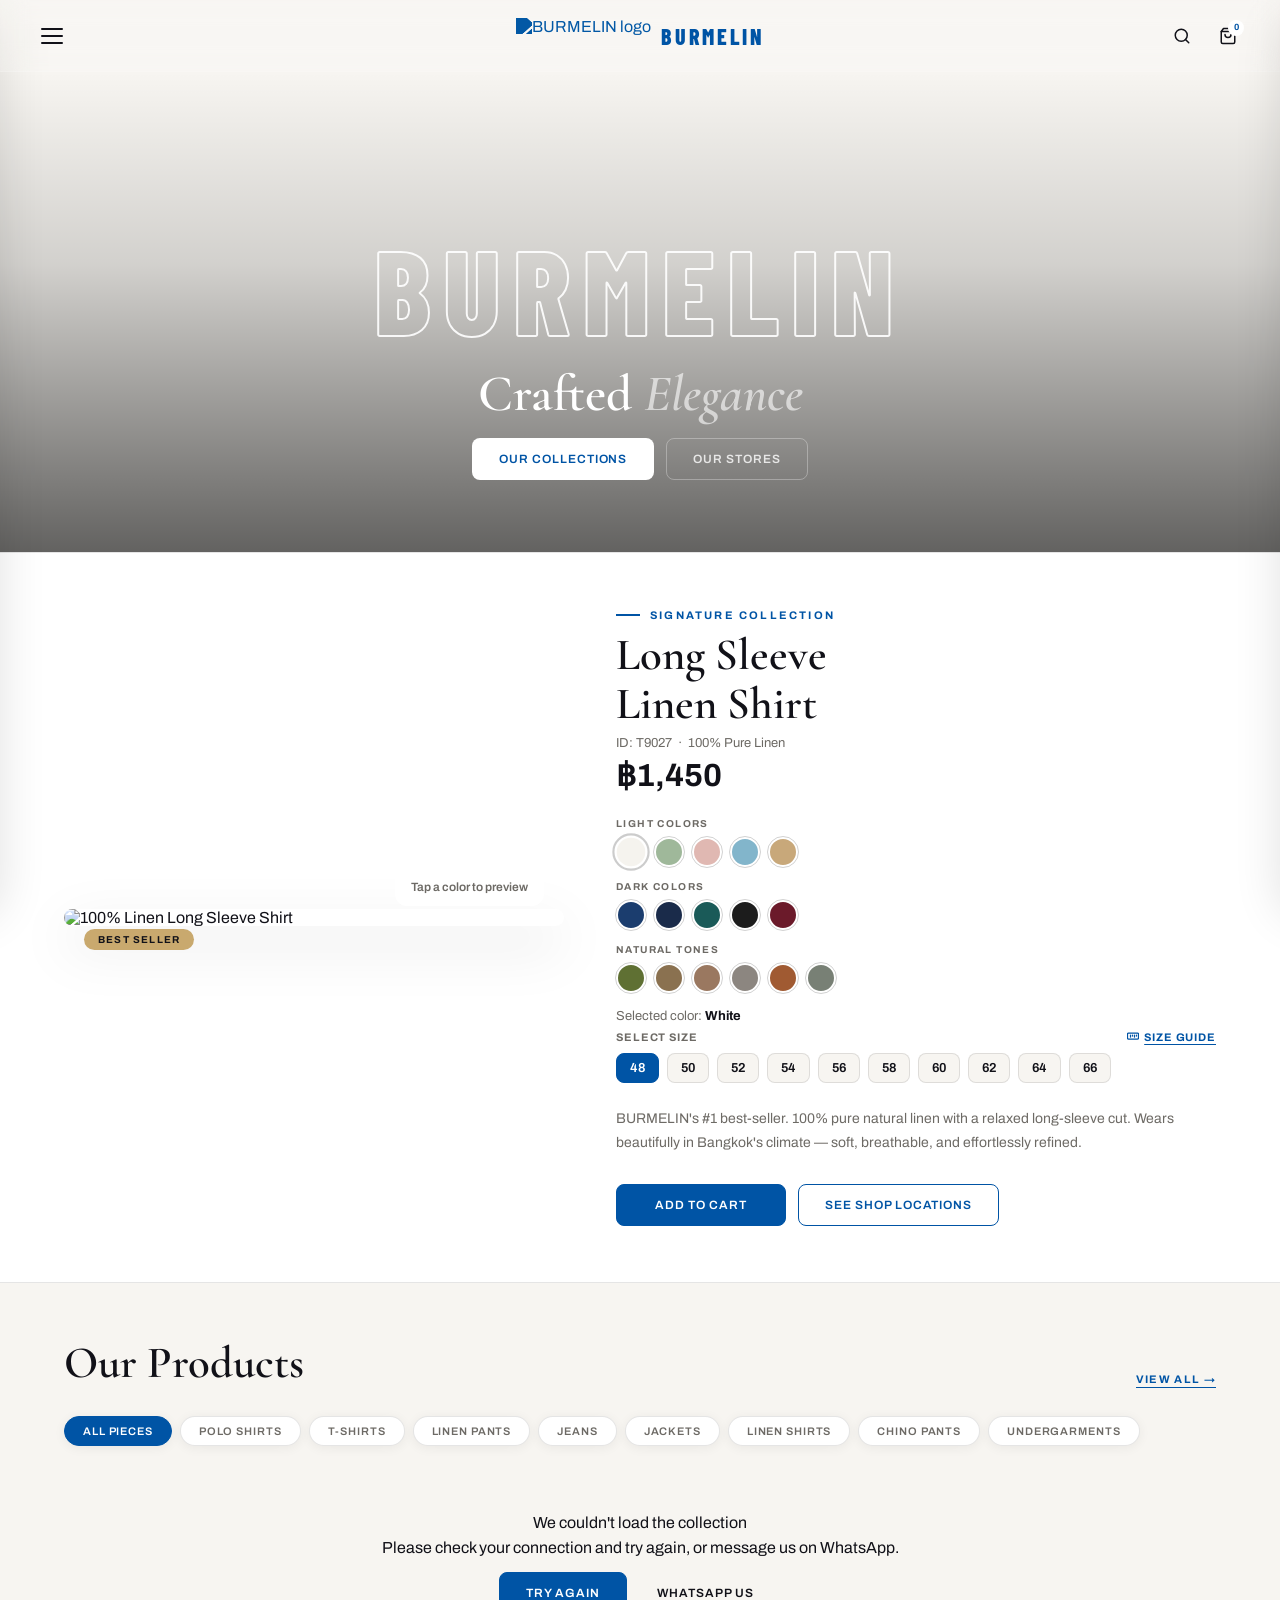
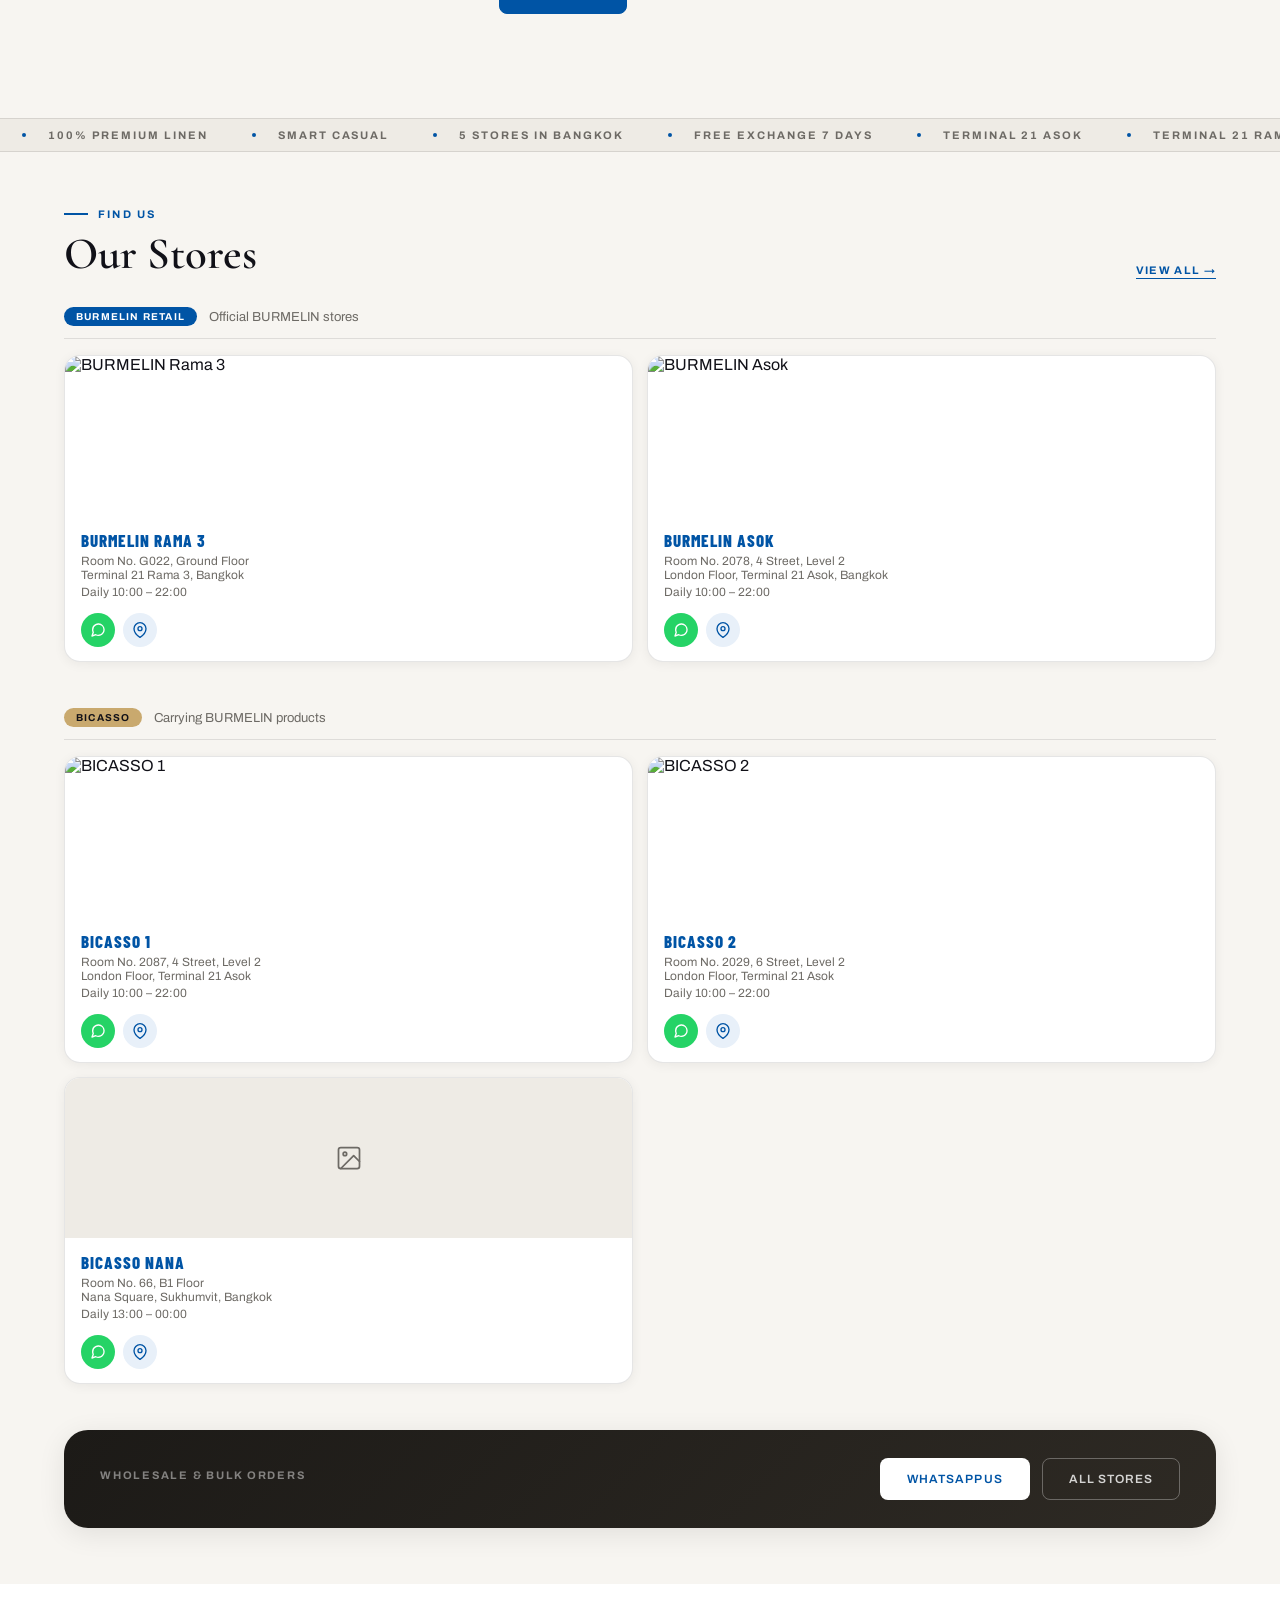
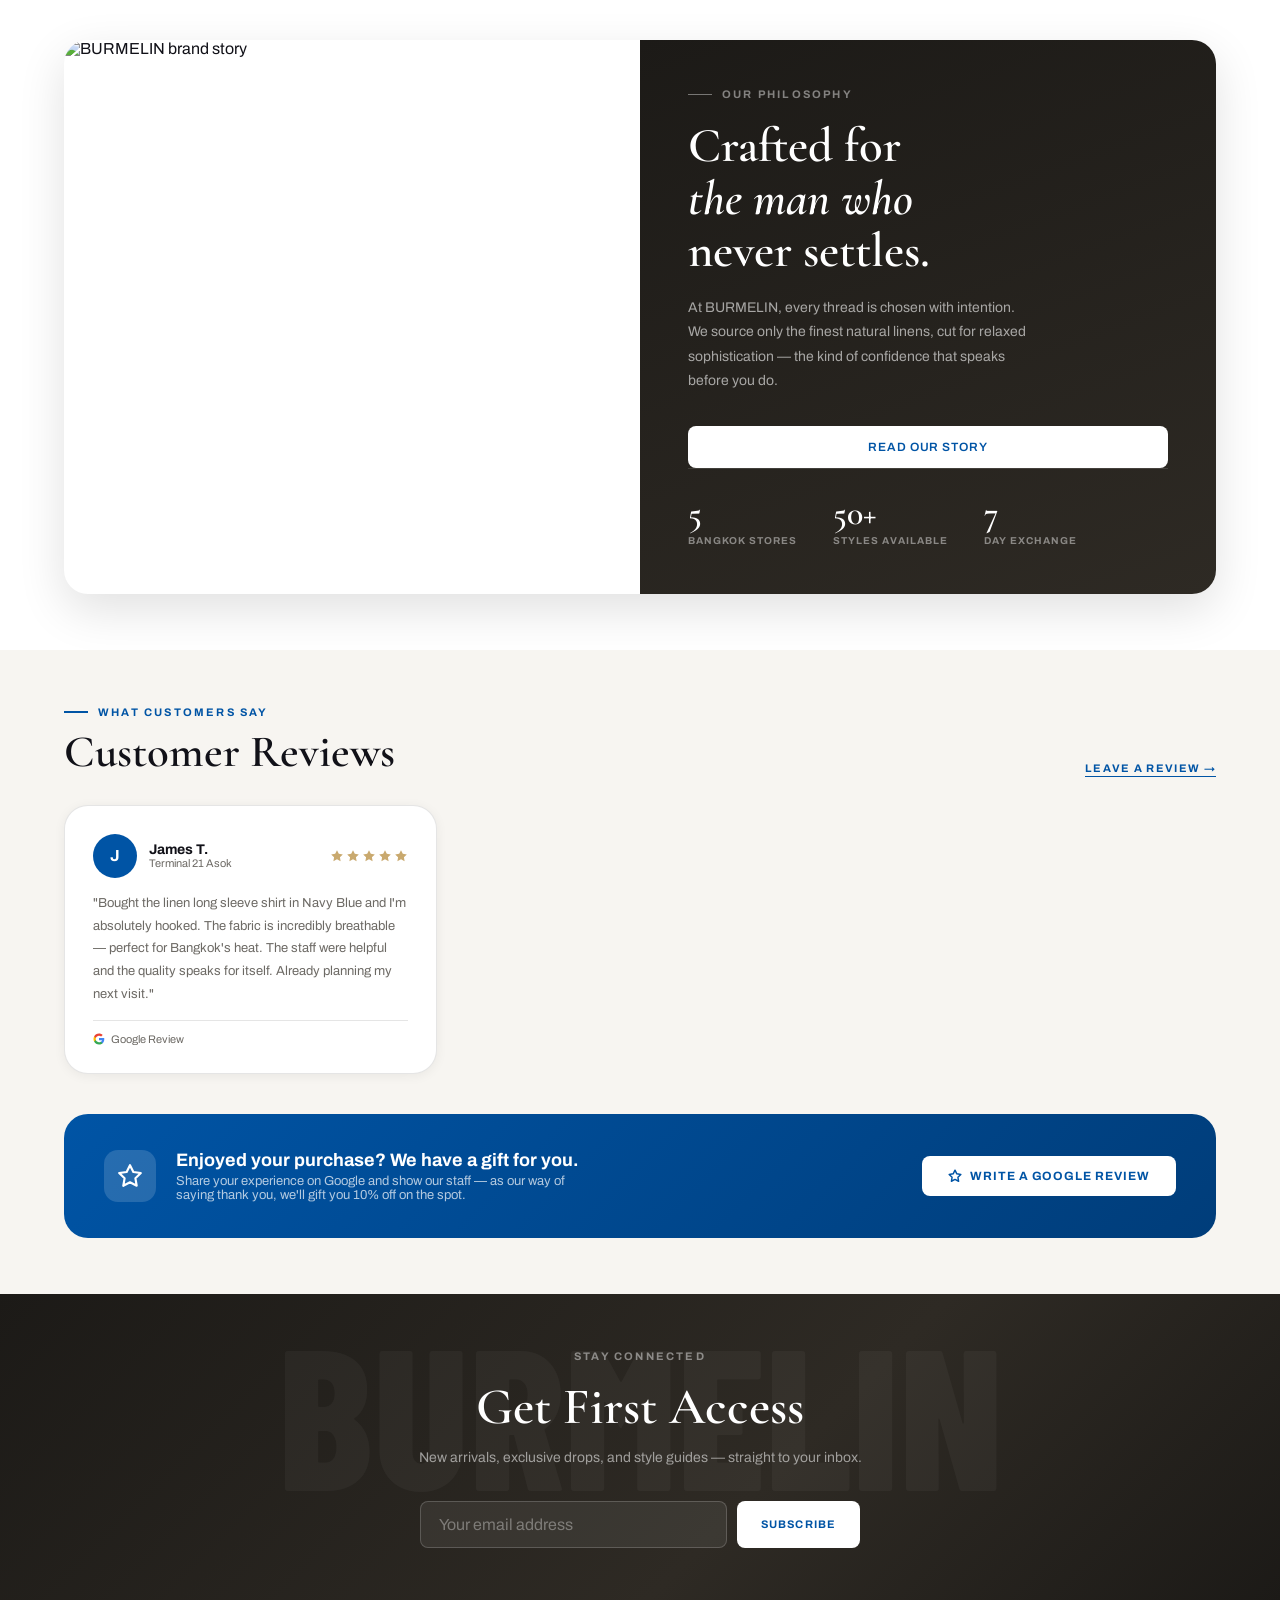
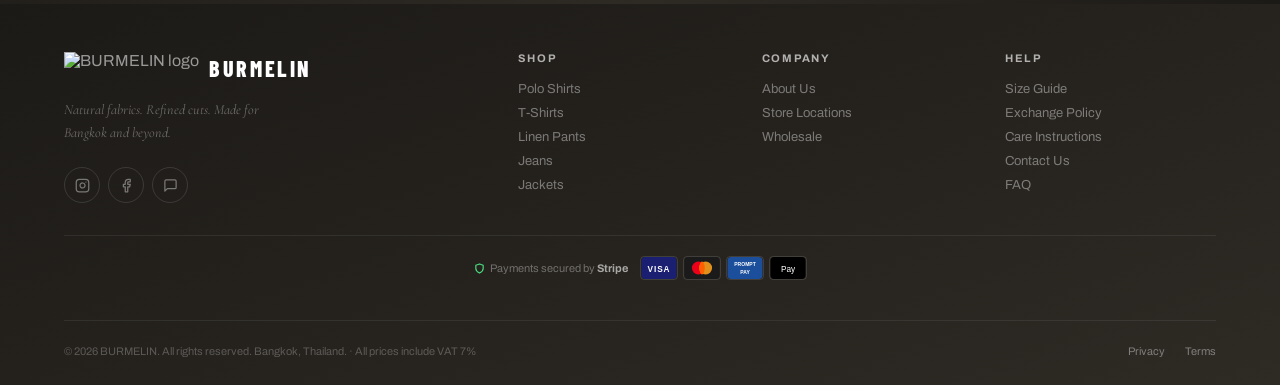
==== commit f708da7c: "Merge pull request #4 from burmelin/claude/project-thread-qh8dzn" ====
--- a/index.html
+++ b/index.html
@@ -6,7 +6,7 @@
 <title>BURMELIN | Men's Linen Shirts, Chinos &amp; Polos in Bangkok</title>
 <meta name="description" content="Classic menswear for Thai heat: linen shirts and pants, chinos, polos and tees. Order online for delivery across Thailand, or visit us at Terminal 21."/>
 <script type="application/ld+json">
-{"@context":"https://schema.org","@type":"ClothingStore","name":"BURMELIN","url":"https://burmelin.com/","logo":"https://res.cloudinary.com/dtpvflgt1/image/upload/f_png,h_240/v1773996384/LOGO_q2howi.png","image":"https://res.cloudinary.com/dtpvflgt1/image/upload/b_white,c_pad,w_1200,h_630,f_jpg,q_auto/v1775697533/E72AE919-6A79-4D75-8E9C-545770499B7E_wsahiw.png","telephone":"+66642071080","address":{"@type":"PostalAddress","addressLocality":"Bangkok","addressCountry":"TH"}}
+{"@context":"https://schema.org","@type":"ClothingStore","name":"BURMELIN","url":"https://burmelin.com/","logo":"https://res.cloudinary.com/dtpvflgt1/image/upload/f_png,h_240/v1773996384/LOGO_q2howi.png","image":"https://res.cloudinary.com/dtpvflgt1/image/upload/b_white,c_pad,w_1200,h_630,f_jpg,q_auto/v1775697533/E72AE919-6A79-4D75-8E9C-545770499B7E_wsahiw.png","telephone":"+66642071080","sameAs":["https://www.instagram.com/burmelinclothing/","https://www.facebook.com/profile.php?id=61589274654715"],"address":{"@type":"PostalAddress","addressLocality":"Bangkok","addressCountry":"TH"}}
 </script>
 <link rel="canonical" href="https://burmelin.com/"/>
 <meta property="og:type" content="website"/>
@@ -809,10 +809,9 @@
         <div style="display:flex;align-items:center;gap:10px"><img loading="lazy" src="https://res.cloudinary.com/dtpvflgt1/image/upload/f_auto,q_auto,h_120/v1773996384/LOGO_q2howi.png" alt="BURMELIN logo" style="height:32px;width:auto;display:block;"/><span style="font-family:'Barlow Condensed',sans-serif;font-weight:800;font-size:22px;color:white;letter-spacing:.12em">BURMELIN</span></div>
         <p class="footer-tagline">Natural fabrics. Refined cuts. Made for Bangkok and beyond.</p>
         <div class="footer-socials">
-          <button class="social-btn"><svg xmlns="http://www.w3.org/2000/svg" width="15" height="15" viewBox="0 0 24 24" fill="none" stroke="currentColor" stroke-width="2" stroke-linecap="round" stroke-linejoin="round"><rect x="2" y="2" width="20" height="20" rx="5" ry="5"/><path d="M16 11.37A4 4 0 1 1 12.63 8 4 4 0 0 1 16 11.37z"/><line x1="17.5" y1="6.5" x2="17.51" y2="6.5"/></svg></button>
-          <button class="social-btn"><svg xmlns="http://www.w3.org/2000/svg" width="15" height="15" viewBox="0 0 24 24" fill="none" stroke="currentColor" stroke-width="2" stroke-linecap="round" stroke-linejoin="round"><path d="M9 12a4 4 0 1 0 4 4V4a5 5 0 0 0 5 5"/></svg></button>
-          <button class="social-btn"><svg xmlns="http://www.w3.org/2000/svg" width="15" height="15" viewBox="0 0 24 24" fill="none" stroke="currentColor" stroke-width="2" stroke-linecap="round" stroke-linejoin="round"><path d="M21 15a2 2 0 0 1-2 2H7l-4 4V5a2 2 0 0 1 2-2h14a2 2 0 0 1 2 2z"/></svg></button>
-          <button class="social-btn"><svg xmlns="http://www.w3.org/2000/svg" width="15" height="15" viewBox="0 0 24 24" fill="none" stroke="currentColor" stroke-width="2" stroke-linecap="round" stroke-linejoin="round"><path d="M18 2h-3a5 5 0 0 0-5 5v3H7v4h3v8h4v-8h3l1-4h-4V7a1 1 0 0 1 1-1h3z"/></svg></button>
+          <a class="social-btn" href="https://www.instagram.com/burmelinclothing/" target="_blank" rel="noopener" aria-label="BURMELIN on Instagram"><svg xmlns="http://www.w3.org/2000/svg" width="15" height="15" viewBox="0 0 24 24" fill="none" stroke="currentColor" stroke-width="2" stroke-linecap="round" stroke-linejoin="round"><rect x="2" y="2" width="20" height="20" rx="5" ry="5"/><path d="M16 11.37A4 4 0 1 1 12.63 8 4 4 0 0 1 16 11.37z"/><line x1="17.5" y1="6.5" x2="17.51" y2="6.5"/></svg></a>
+          <a class="social-btn" href="https://www.facebook.com/profile.php?id=61589274654715" target="_blank" rel="noopener" aria-label="BURMELIN on Facebook"><svg xmlns="http://www.w3.org/2000/svg" width="15" height="15" viewBox="0 0 24 24" fill="none" stroke="currentColor" stroke-width="2" stroke-linecap="round" stroke-linejoin="round"><path d="M18 2h-3a5 5 0 0 0-5 5v3H7v4h3v8h4v-8h3l1-4h-4V7a1 1 0 0 1 1-1h3z"/></svg></a>
+          <a class="social-btn" href="https://wa.me/66642071080" target="_blank" rel="noopener" aria-label="Message BURMELIN on WhatsApp"><svg xmlns="http://www.w3.org/2000/svg" width="15" height="15" viewBox="0 0 24 24" fill="none" stroke="currentColor" stroke-width="2" stroke-linecap="round" stroke-linejoin="round"><path d="M21 15a2 2 0 0 1-2 2H7l-4 4V5a2 2 0 0 1 2-2h14a2 2 0 0 1 2 2z"/></svg></a>
         </div>
       </div>
       <div><div class="footer-heading">Shop</div><div class="footer-links"><button class="footer-link" onclick="window.location.href='products.html'">Polo Shirts</button><button class="footer-link" onclick="window.location.href='products.html'">T-Shirts</button><button class="footer-link" onclick="window.location.href='products.html'">Linen Pants</button><button class="footer-link" onclick="window.location.href='products.html'">Jeans</button><button class="footer-link" onclick="window.location.href='products.html'">Jackets</button></div></div>
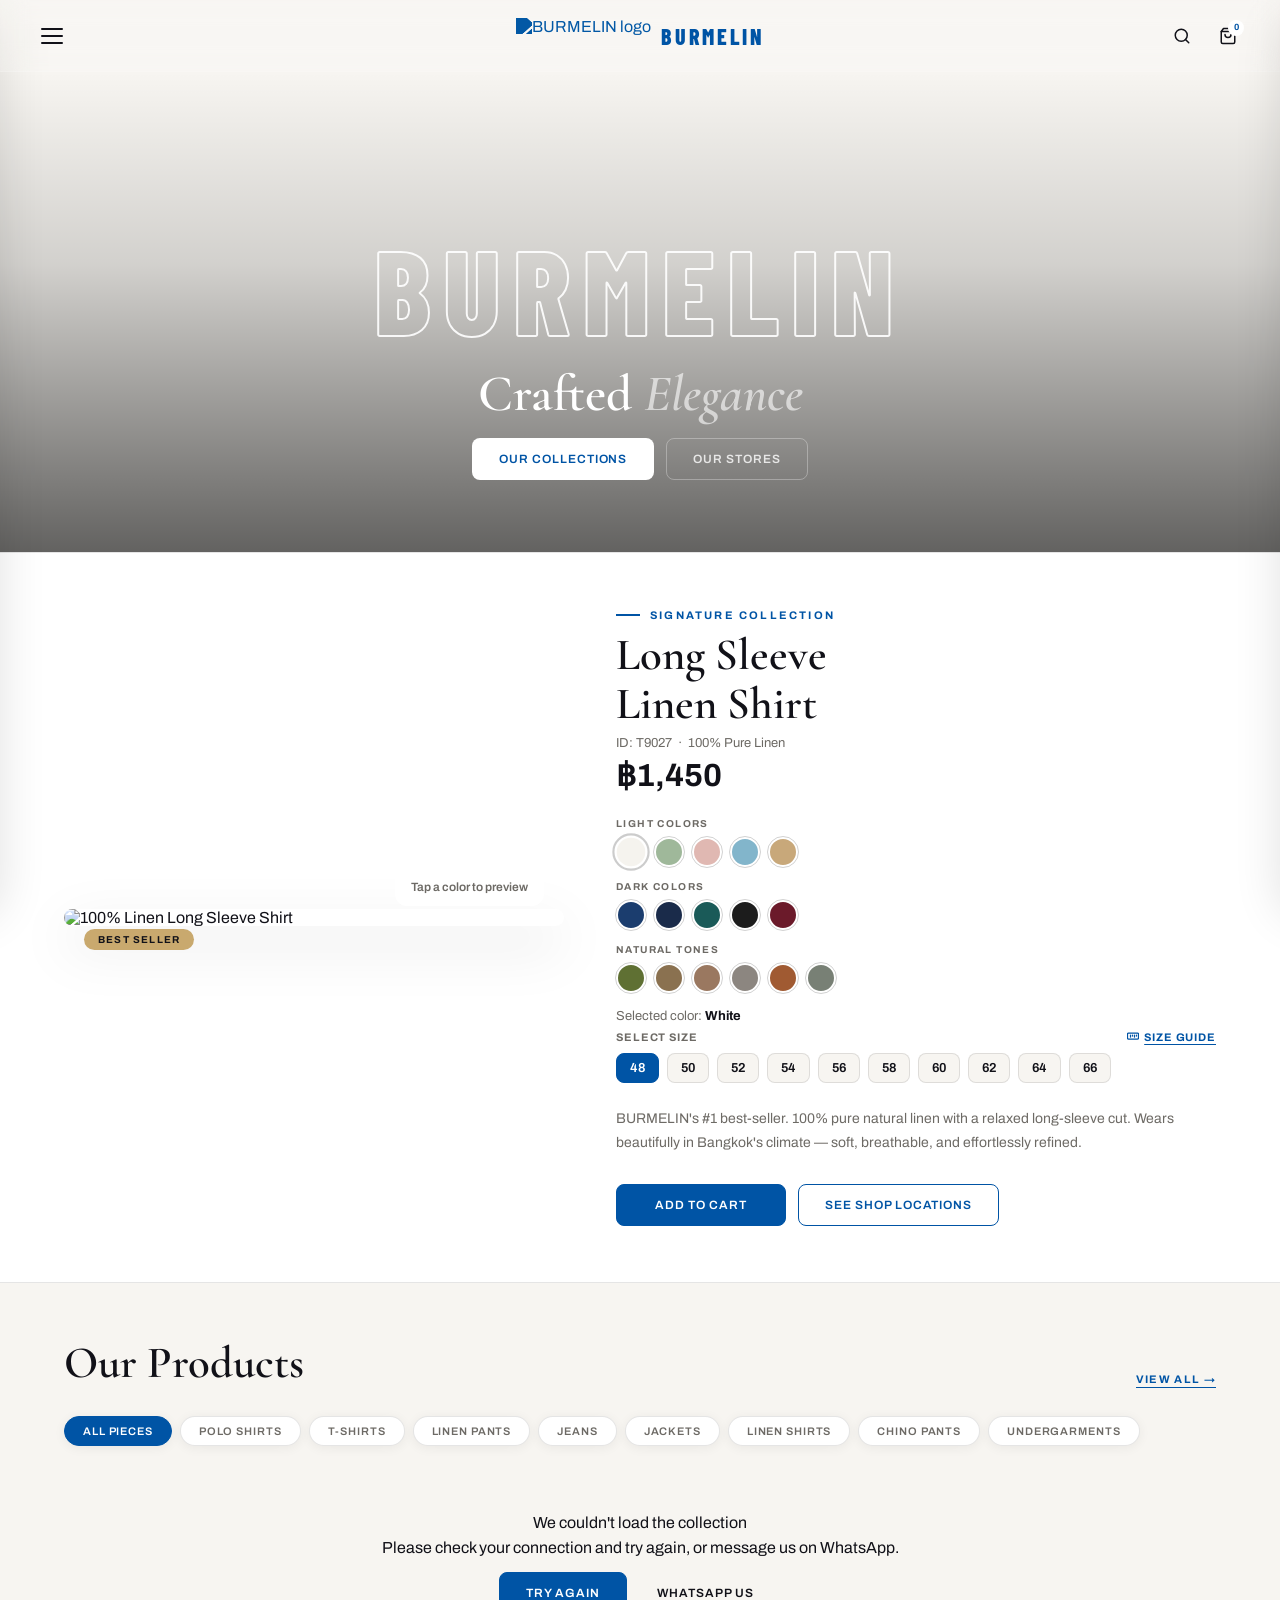
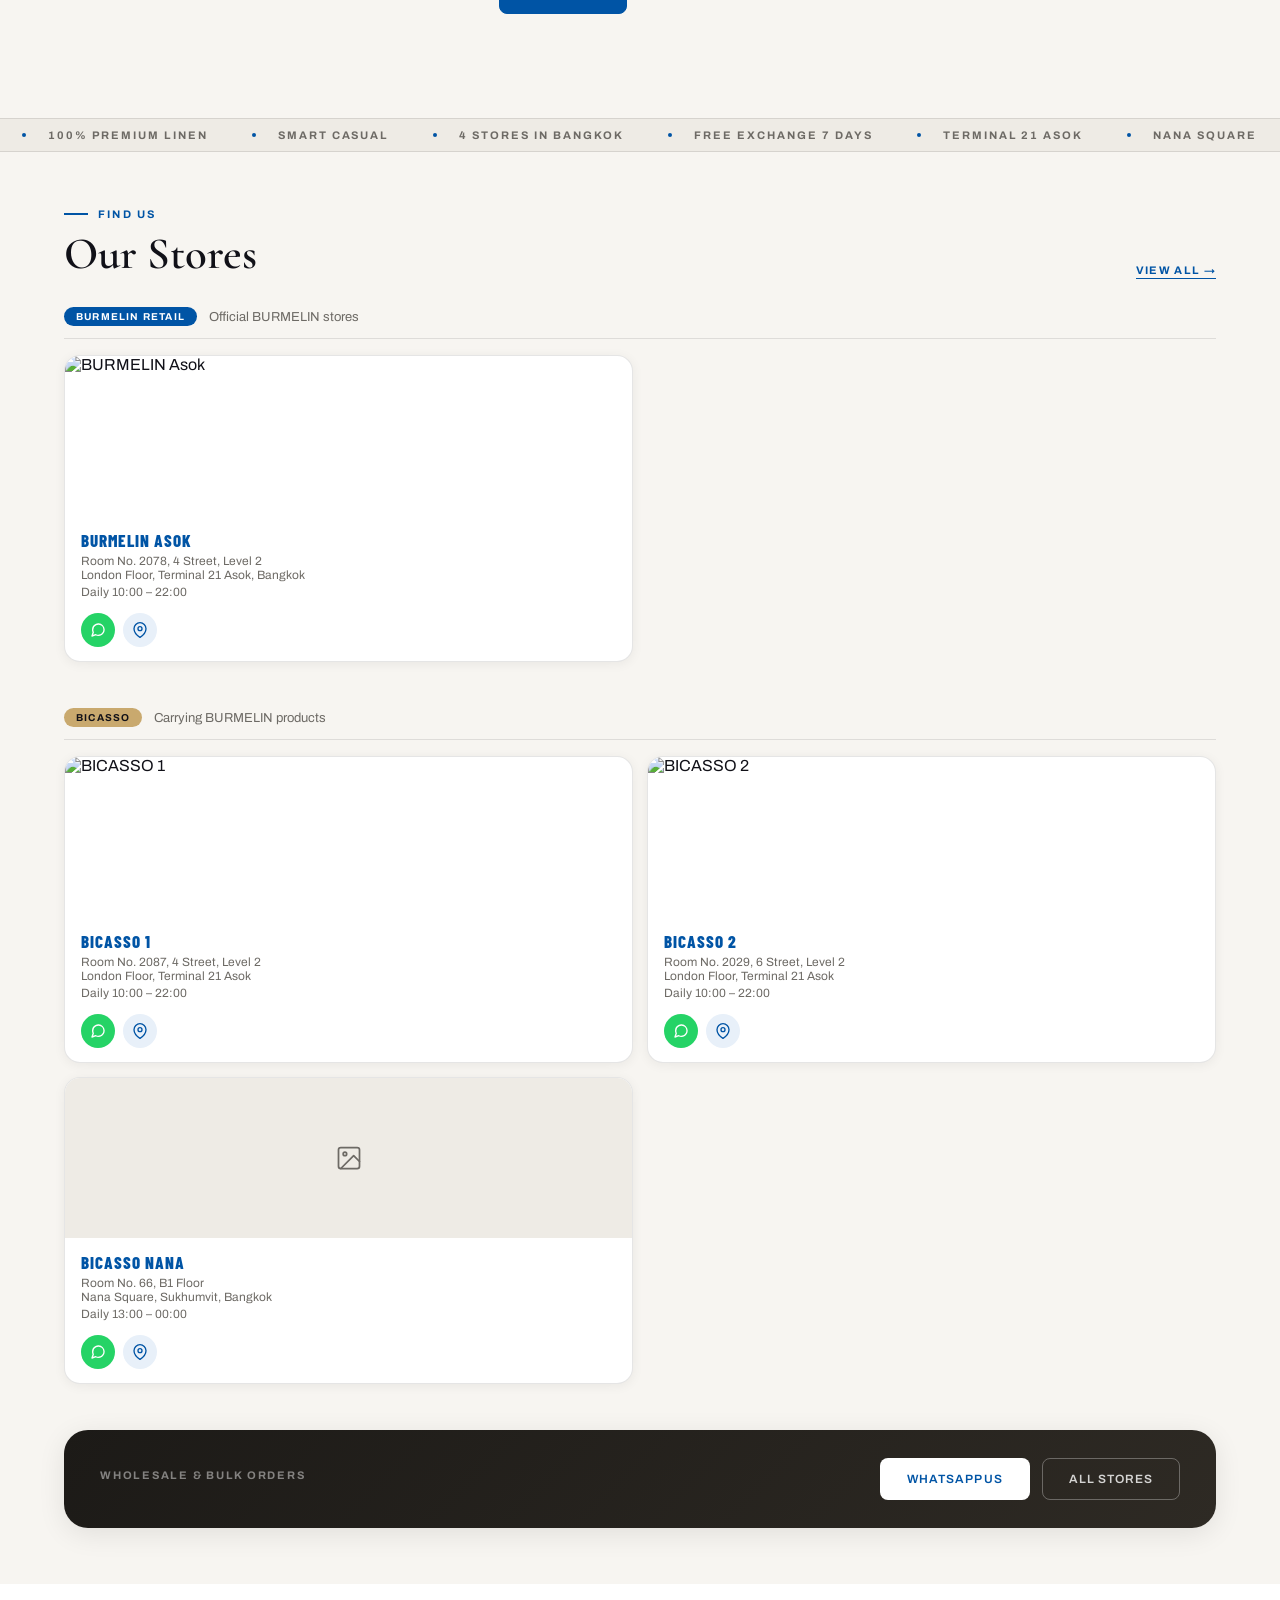
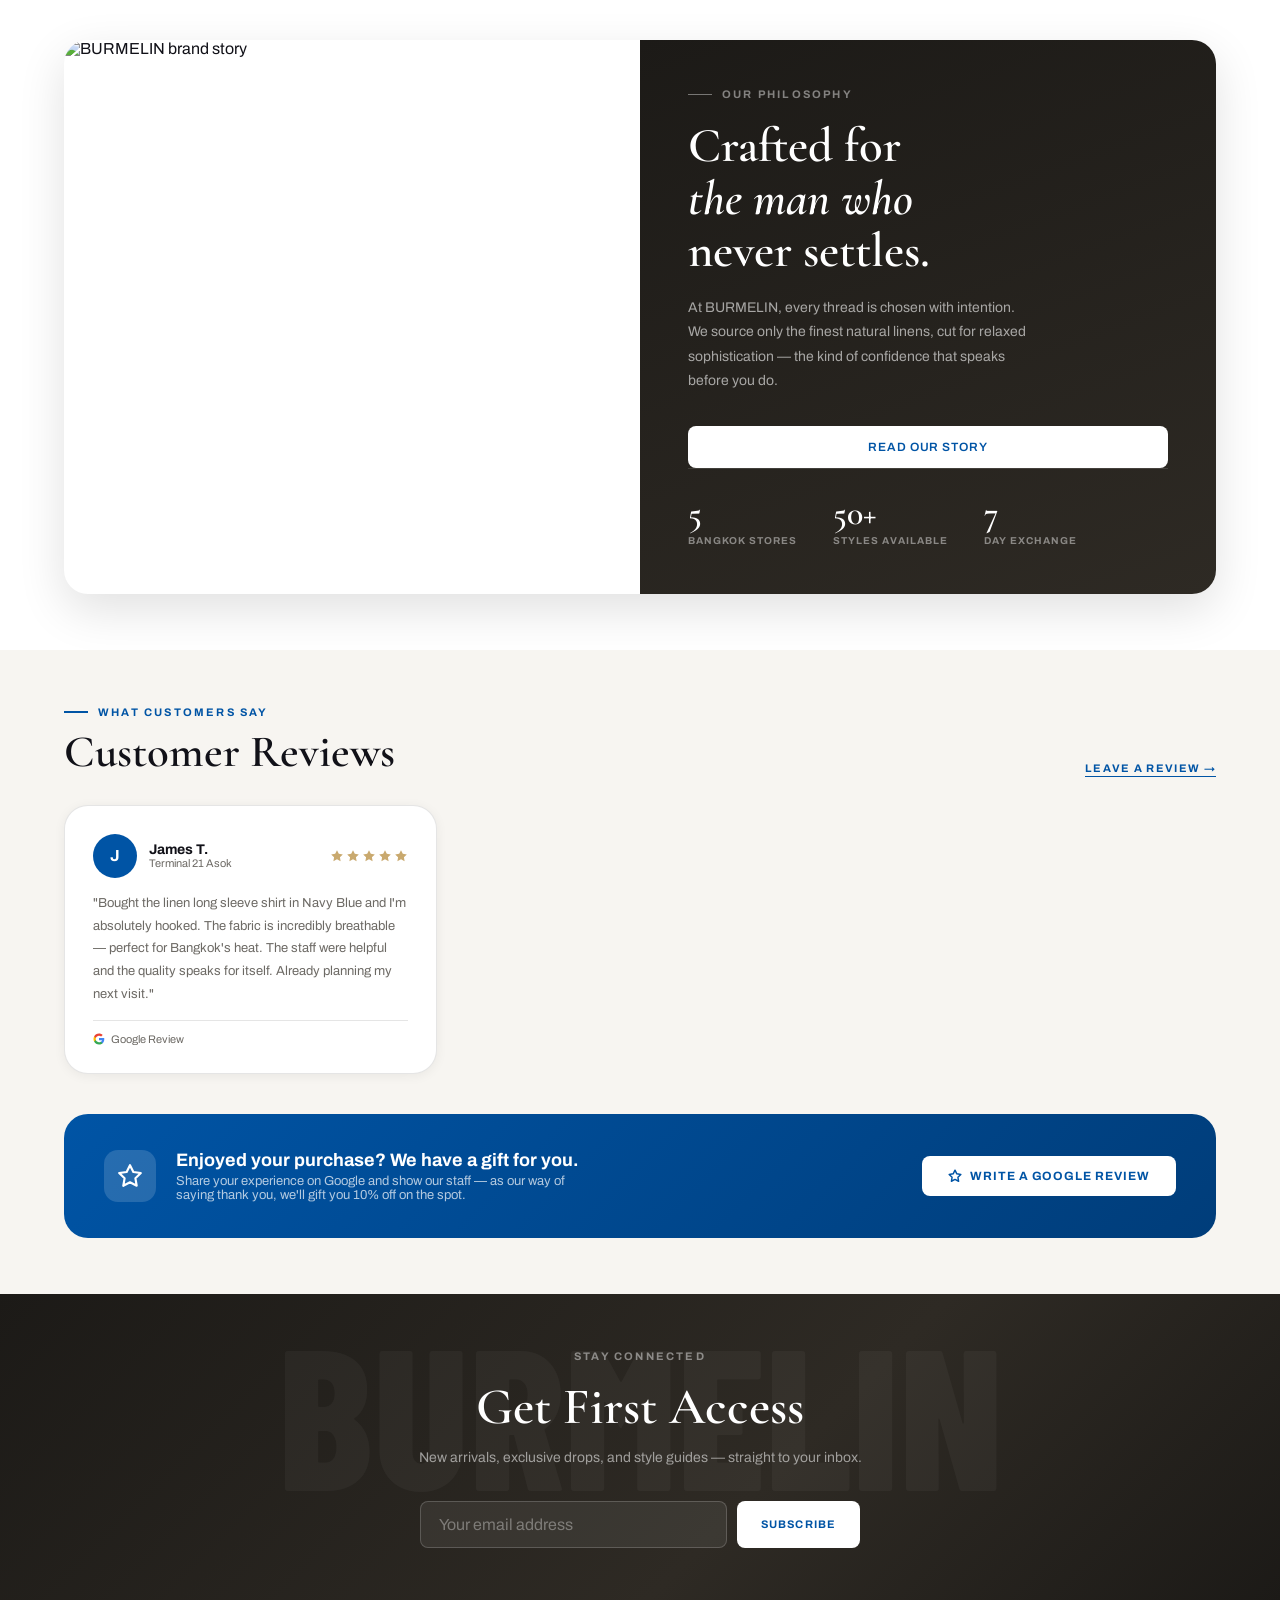
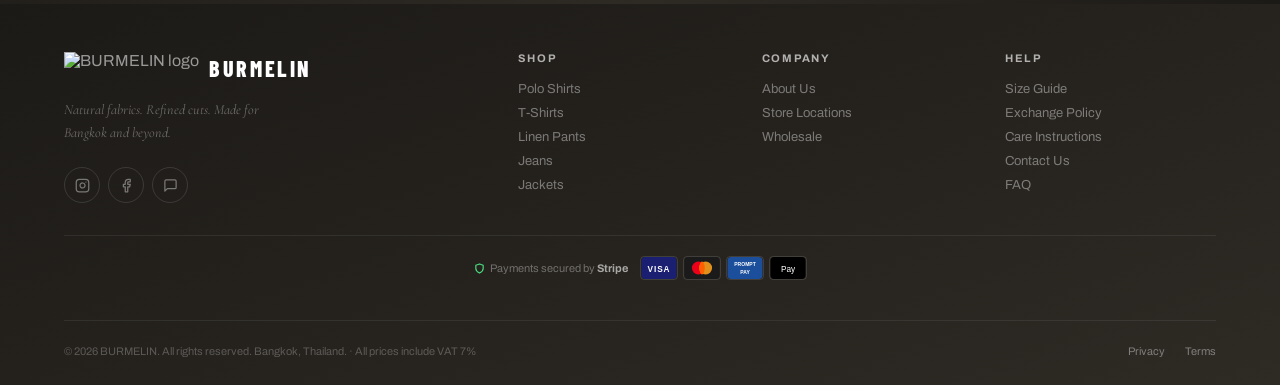
==== commit 74d14197: "Remove the closed Terminal 21 Rama 3 store from the site The Rama 3 shop has closed permanently. Its" ====
--- a/index.html
+++ b/index.html
@@ -595,18 +595,16 @@
   <div class="marquee-track">
     <span class="marquee-item"><span class="marquee-dot"></span>100% Premium Linen</span>
     <span class="marquee-item"><span class="marquee-dot"></span>Smart Casual</span>
-    <span class="marquee-item"><span class="marquee-dot"></span>5 Stores in Bangkok</span>
+    <span class="marquee-item"><span class="marquee-dot"></span>4 Stores in Bangkok</span>
     <span class="marquee-item"><span class="marquee-dot"></span>Free Exchange 7 Days</span>
     <span class="marquee-item"><span class="marquee-dot"></span>Terminal 21 Asok</span>
-    <span class="marquee-item"><span class="marquee-dot"></span>Terminal 21 Rama 3</span>
     <span class="marquee-item"><span class="marquee-dot"></span>Nana Square</span>
     <span class="marquee-item"><span class="marquee-dot"></span>WhatsApp Orders</span>
     <span class="marquee-item"><span class="marquee-dot"></span>100% Premium Linen</span>
     <span class="marquee-item"><span class="marquee-dot"></span>Smart Casual</span>
-    <span class="marquee-item"><span class="marquee-dot"></span>5 Stores in Bangkok</span>
+    <span class="marquee-item"><span class="marquee-dot"></span>4 Stores in Bangkok</span>
     <span class="marquee-item"><span class="marquee-dot"></span>Free Exchange 7 Days</span>
     <span class="marquee-item"><span class="marquee-dot"></span>Terminal 21 Asok</span>
-    <span class="marquee-item"><span class="marquee-dot"></span>Terminal 21 Rama 3</span>
     <span class="marquee-item"><span class="marquee-dot"></span>Nana Square</span>
     <span class="marquee-item"><span class="marquee-dot"></span>WhatsApp Orders</span>
   </div>
@@ -626,18 +624,6 @@
           <span style="font-size:13px;color:var(--muted)">Official BURMELIN stores</span>
         </div>
         <div class="locations-grid">
-          <div class="location-card" onclick="window.location.href='stores.html'">
-            <img class="location-photo" loading="lazy" decoding="async" src="https://res.cloudinary.com/dtpvflgt1/image/upload/f_auto,q_auto,w_1200/v1775290788/IMG_9654_mklqzg.heic" alt="BURMELIN Rama 3"/>
-            <div class="location-body">
-            <div style="font-family:'Barlow Condensed',sans-serif;font-weight:800;font-size:17px;color:#0054A5;letter-spacing:.06em;text-transform:uppercase;margin-bottom:4px">BURMELIN Rama 3</div>
-            <div class="location-floor">Room No. G022, Ground Floor<br/>Terminal 21 Rama 3, Bangkok</div>
-            <div class="location-hours">Daily 10:00 – 22:00</div>
-            <div style="display:flex;gap:8px;margin-top:12px">
-              <a href="https://wa.me/66642071080?text=Hello! I'd like to visit BURMELIN Rama 3." class="loc-icon-btn loc-icon-btn-wa" title="WhatsApp" onclick="event.stopPropagation()" target="_blank"><svg xmlns="http://www.w3.org/2000/svg" width="16" height="16" viewBox="0 0 24 24" fill="none" stroke="currentColor" stroke-width="2" stroke-linecap="round" stroke-linejoin="round"><path d="M21 11.5a8.38 8.38 0 0 1-.9 3.8 8.5 8.5 0 0 1-7.6 4.7 8.38 8.38 0 0 1-3.8-.9L3 21l1.9-5.7a8.38 8.38 0 0 1-.9-3.8 8.5 8.5 0 0 1 4.7-7.6 8.38 8.38 0 0 1 3.8-.9h.5a8.48 8.48 0 0 1 8 8v.5z"/></svg></a>
-              <a href="https://maps.app.goo.gl/ZtvuWabCo8zLTBN3A" class="loc-icon-btn loc-icon-btn-map" title="Open in Maps" target="_blank" onclick="event.stopPropagation()"><svg xmlns="http://www.w3.org/2000/svg" width="16" height="16" viewBox="0 0 24 24" fill="none" stroke="currentColor" stroke-width="2" stroke-linecap="round" stroke-linejoin="round"><path d="M21 10c0 7-9 13-9 13s-9-6-9-13a9 9 0 0 1 18 0z"/><circle cx="12" cy="10" r="3"/></svg></a>
-            </div>
-            </div>
-          </div>
           <div class="location-card" onclick="window.location.href='stores.html'">
             <img class="location-photo" loading="lazy" decoding="async" src="https://res.cloudinary.com/dtpvflgt1/image/upload/f_auto,q_auto,w_1200/v1775377653/IMG_9899_kh3vhs.heic" alt="BURMELIN Asok"/>
             <div class="location-body">
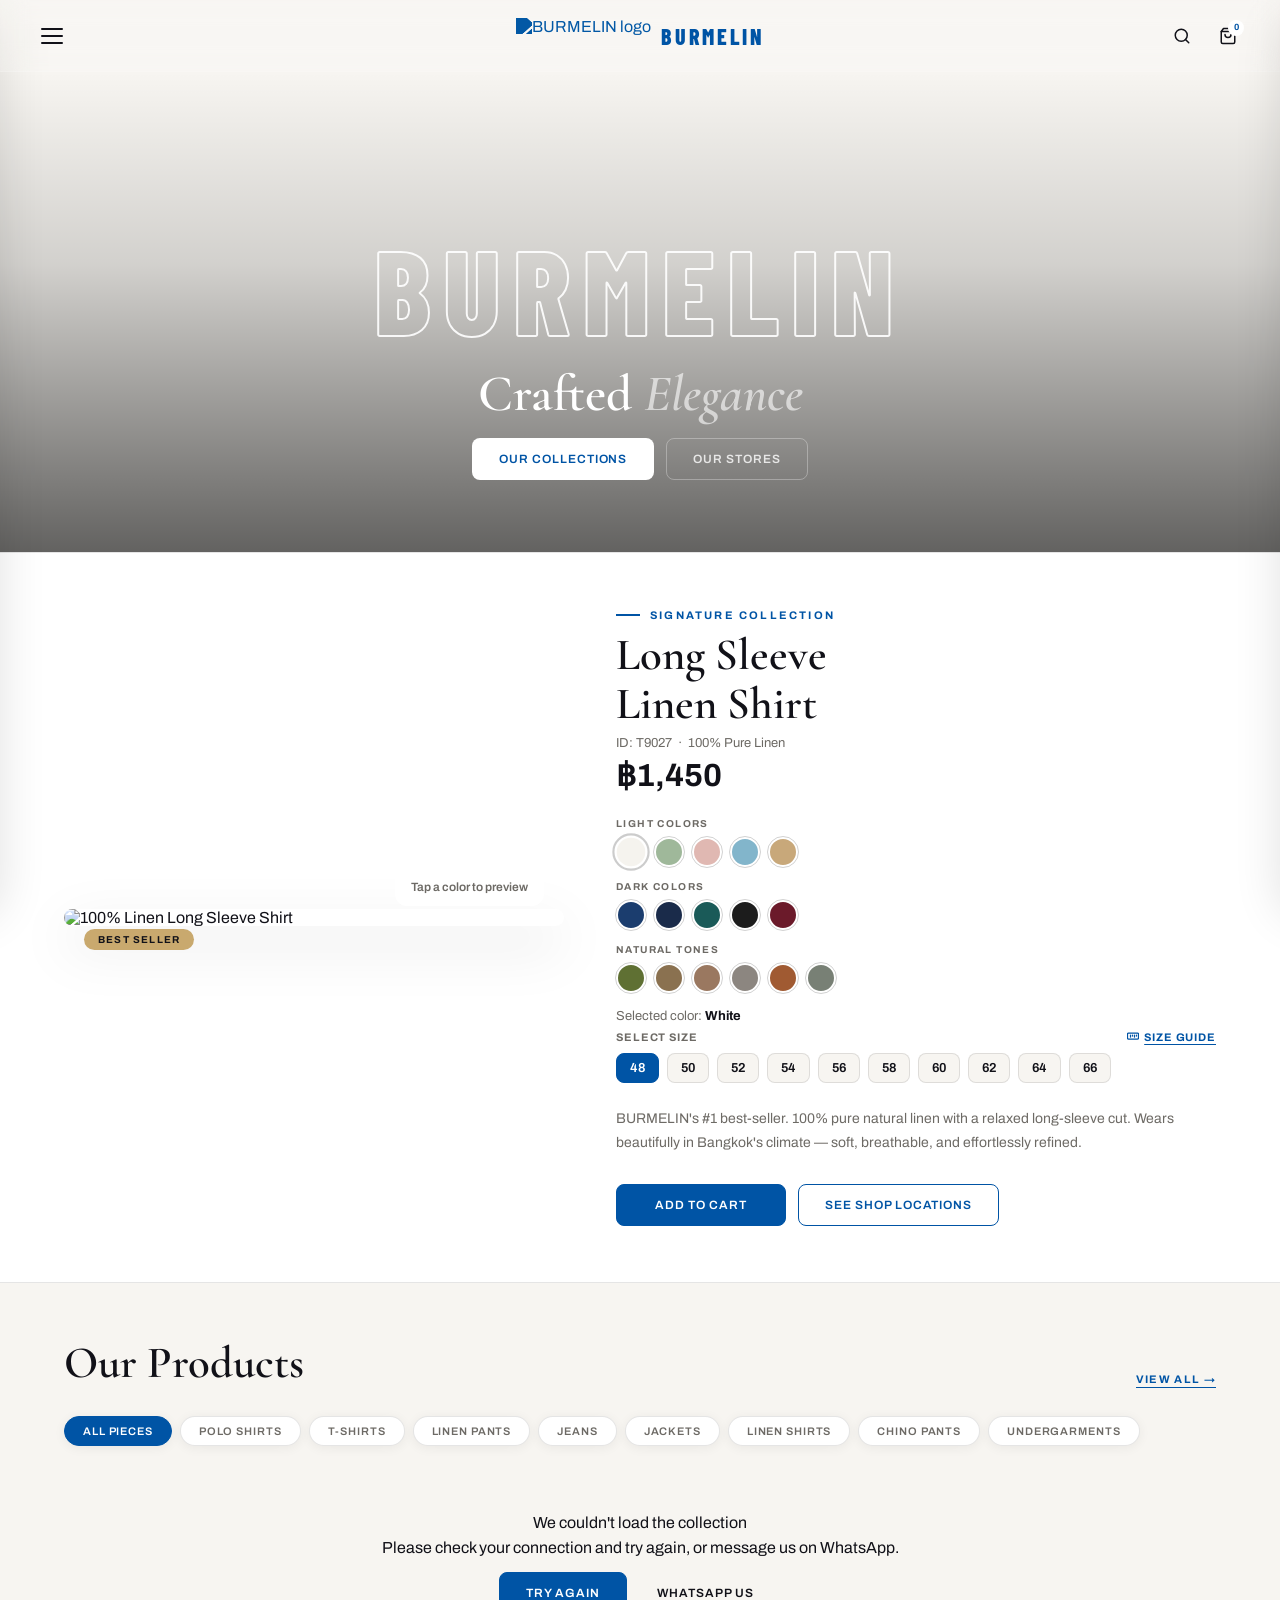
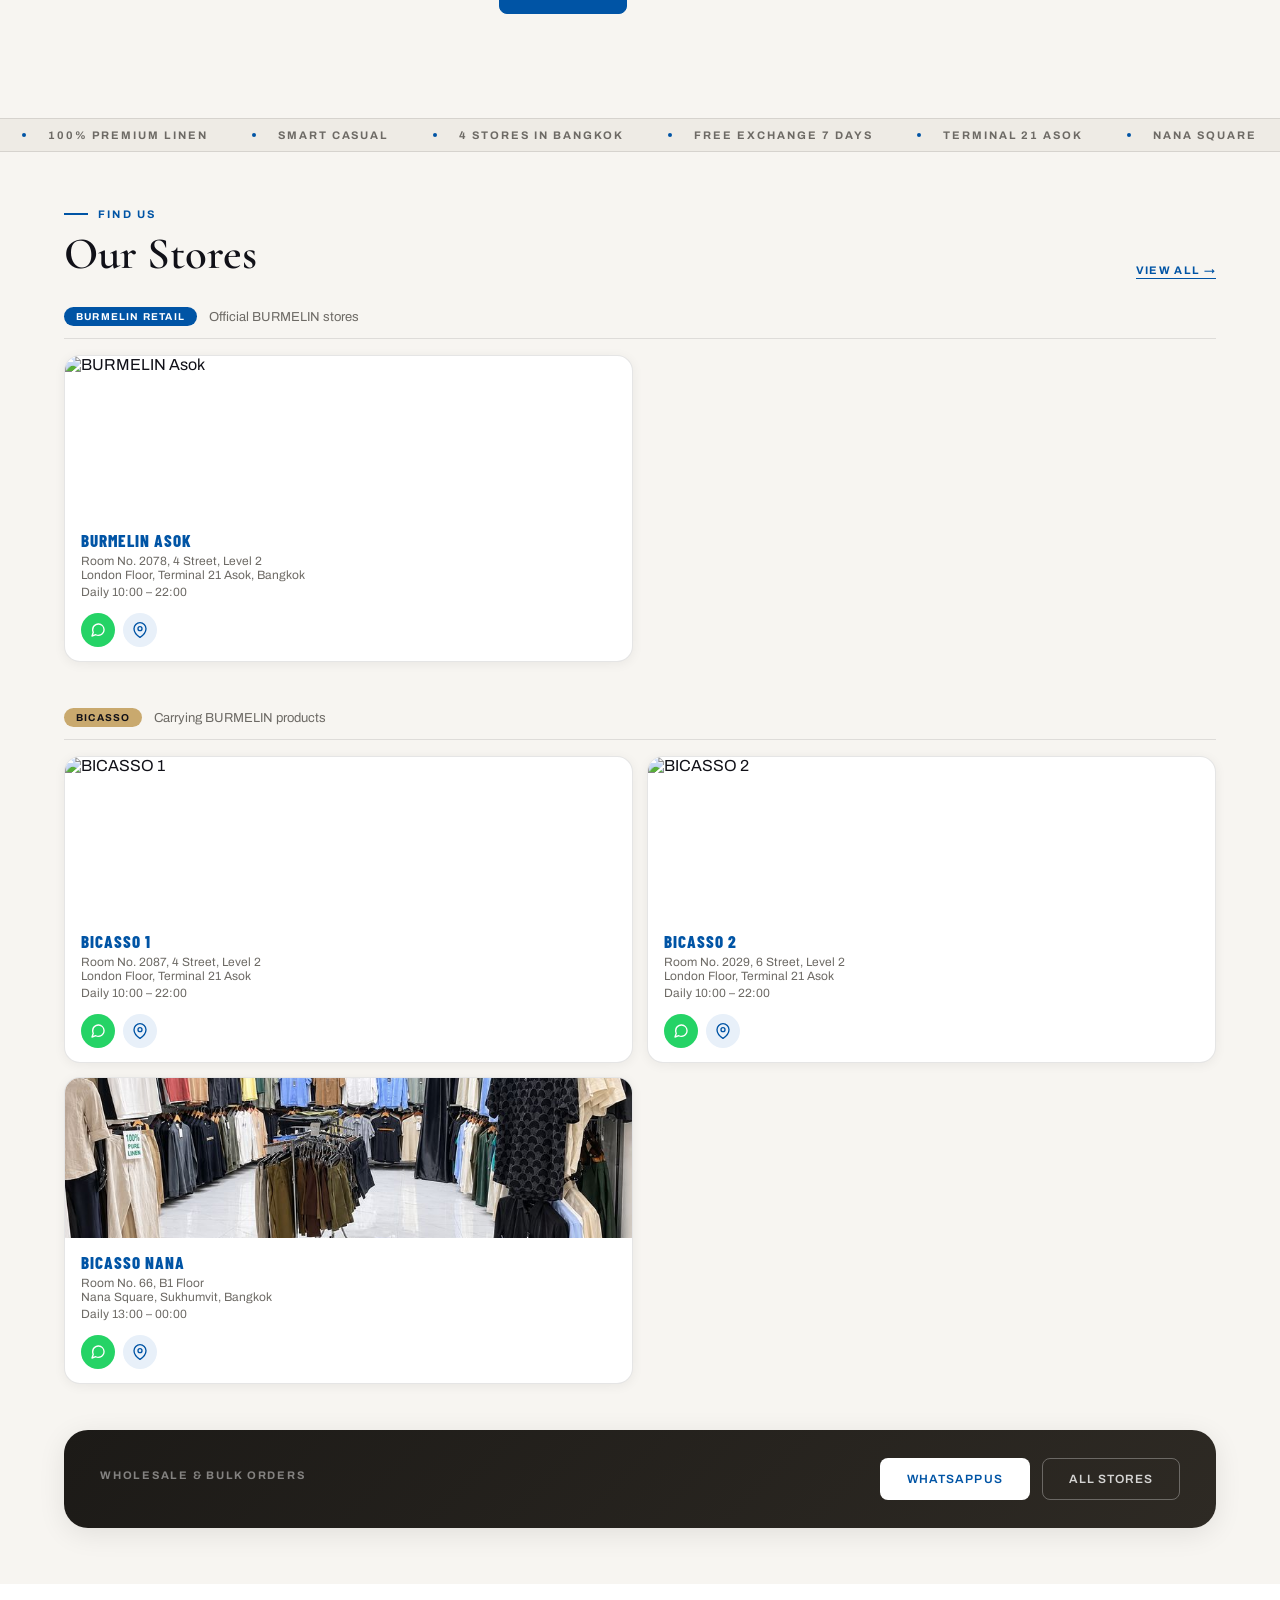
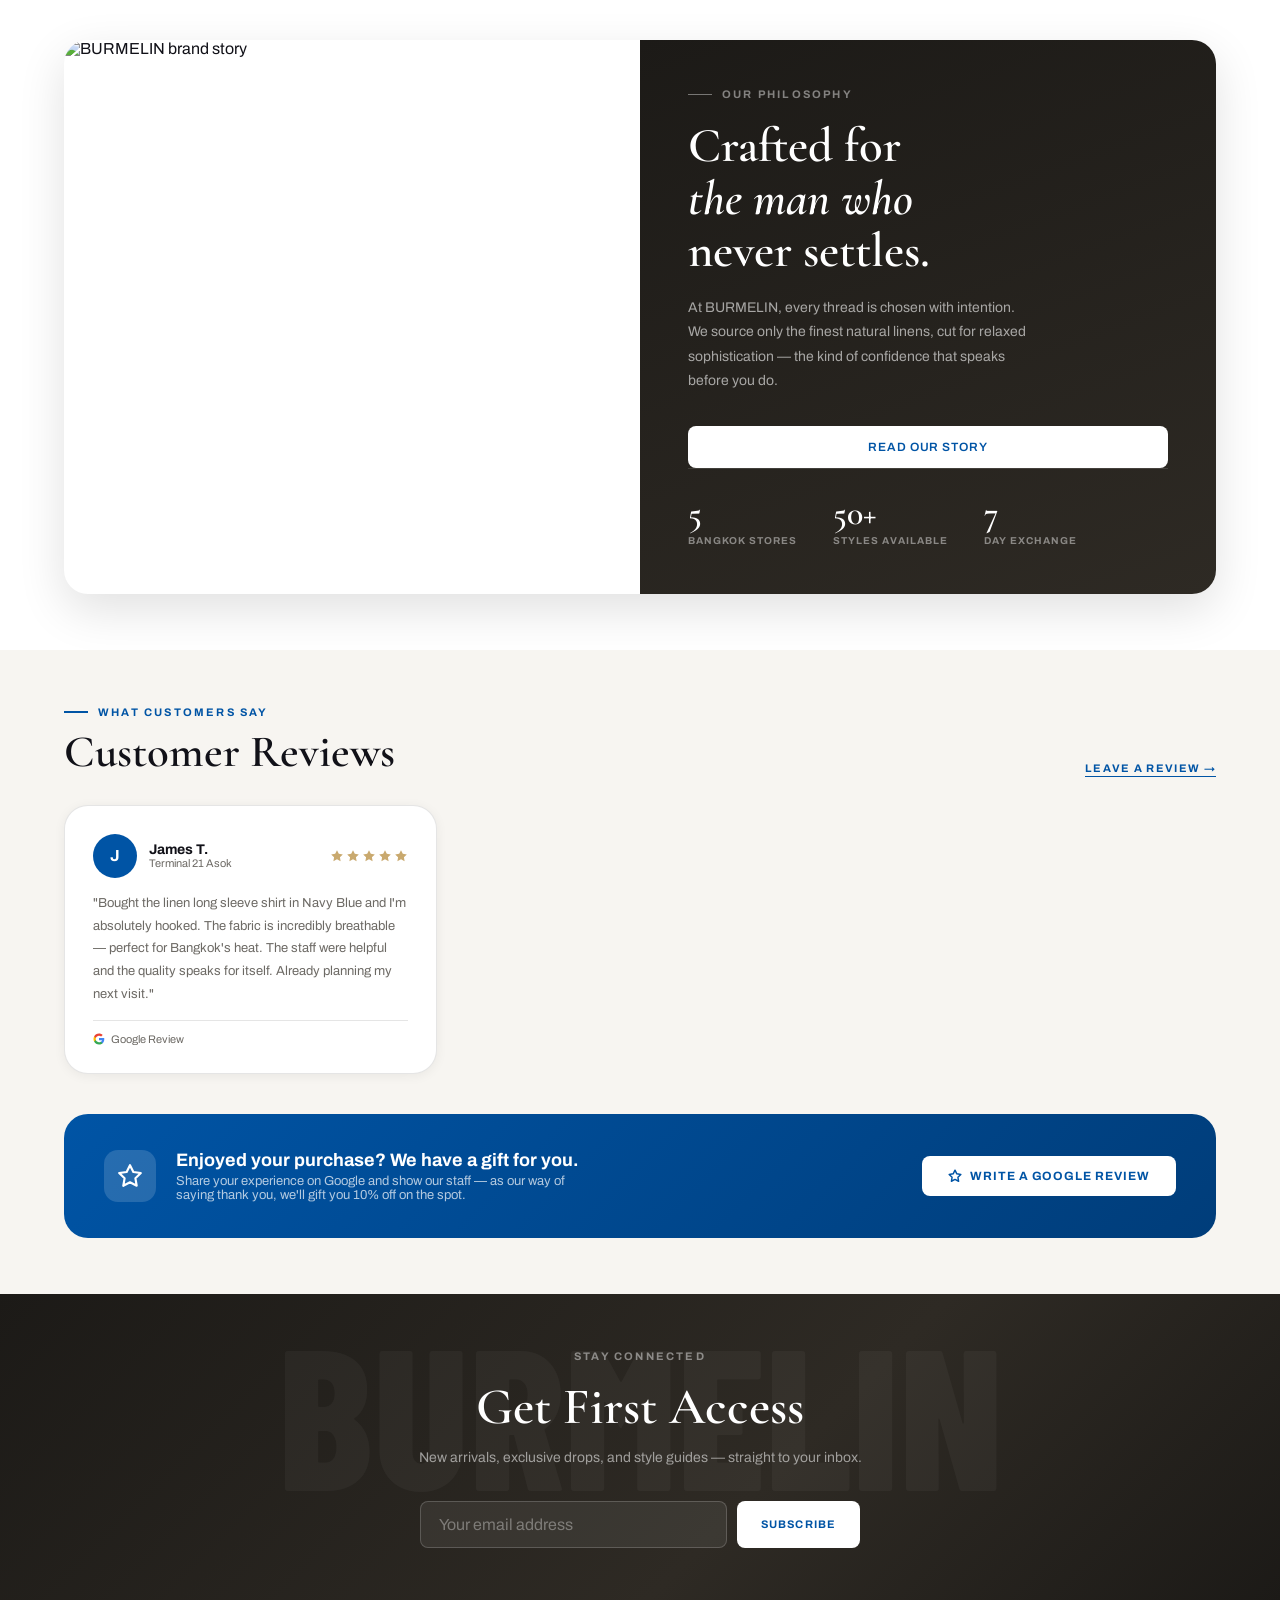
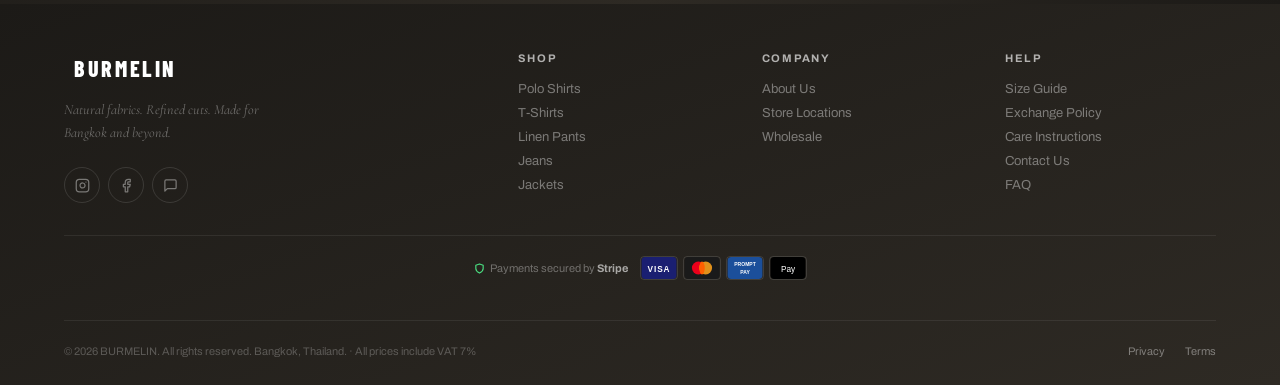
==== commit d0764b2a: "Add the BICASSO Nana shop photo to the stores page and homepage Replaces the empty placeholders with" ====
--- a/index.html
+++ b/index.html
@@ -671,7 +671,7 @@
             </div>
           </div>
           <div class="location-card" onclick="window.location.href='stores.html'">
-            <div class="location-photo-placeholder"><svg xmlns="http://www.w3.org/2000/svg" width="28" height="28" viewBox="0 0 24 24" fill="none" stroke="currentColor" stroke-width="1.5" stroke-linecap="round" stroke-linejoin="round"><rect x="3" y="3" width="18" height="18" rx="2"/><circle cx="8.5" cy="8.5" r="1.5"/><polyline points="21 15 16 10 5 21"/></svg></div>
+            <img class="location-photo" loading="lazy" decoding="async" src="images/stores/bicasso-nana-interior-800.jpg" width="800" height="450" alt="Inside BICASSO Nana at Nana Square, Bangkok: racks of linen shirts, polos, T-shirts and trousers"/>
             <div class="location-body">
             <div style="font-family:'Barlow Condensed',sans-serif;font-weight:800;font-size:17px;color:#0054A5;letter-spacing:.06em;text-transform:uppercase;margin-bottom:4px">BICASSO Nana</div>
             <div class="location-floor">Room No. 66, B1 Floor<br/>Nana Square, Sukhumvit, Bangkok</div>
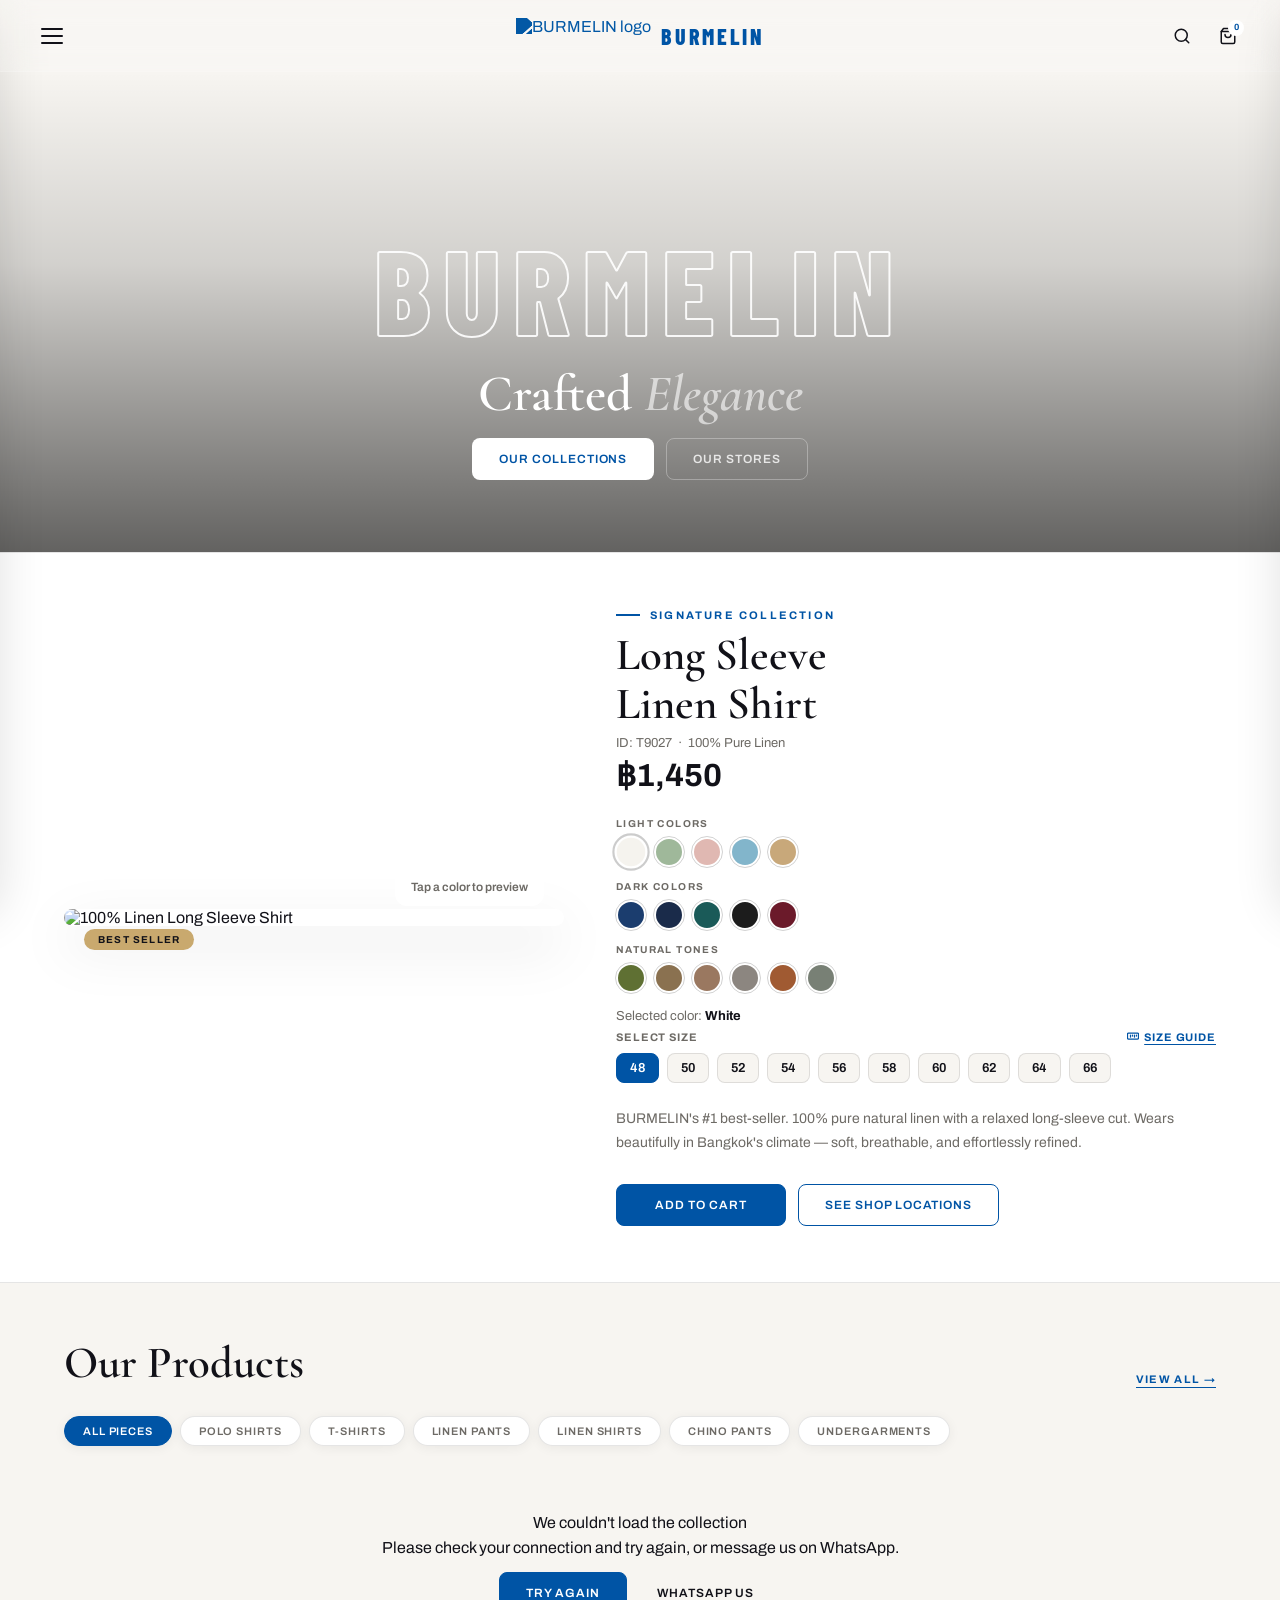
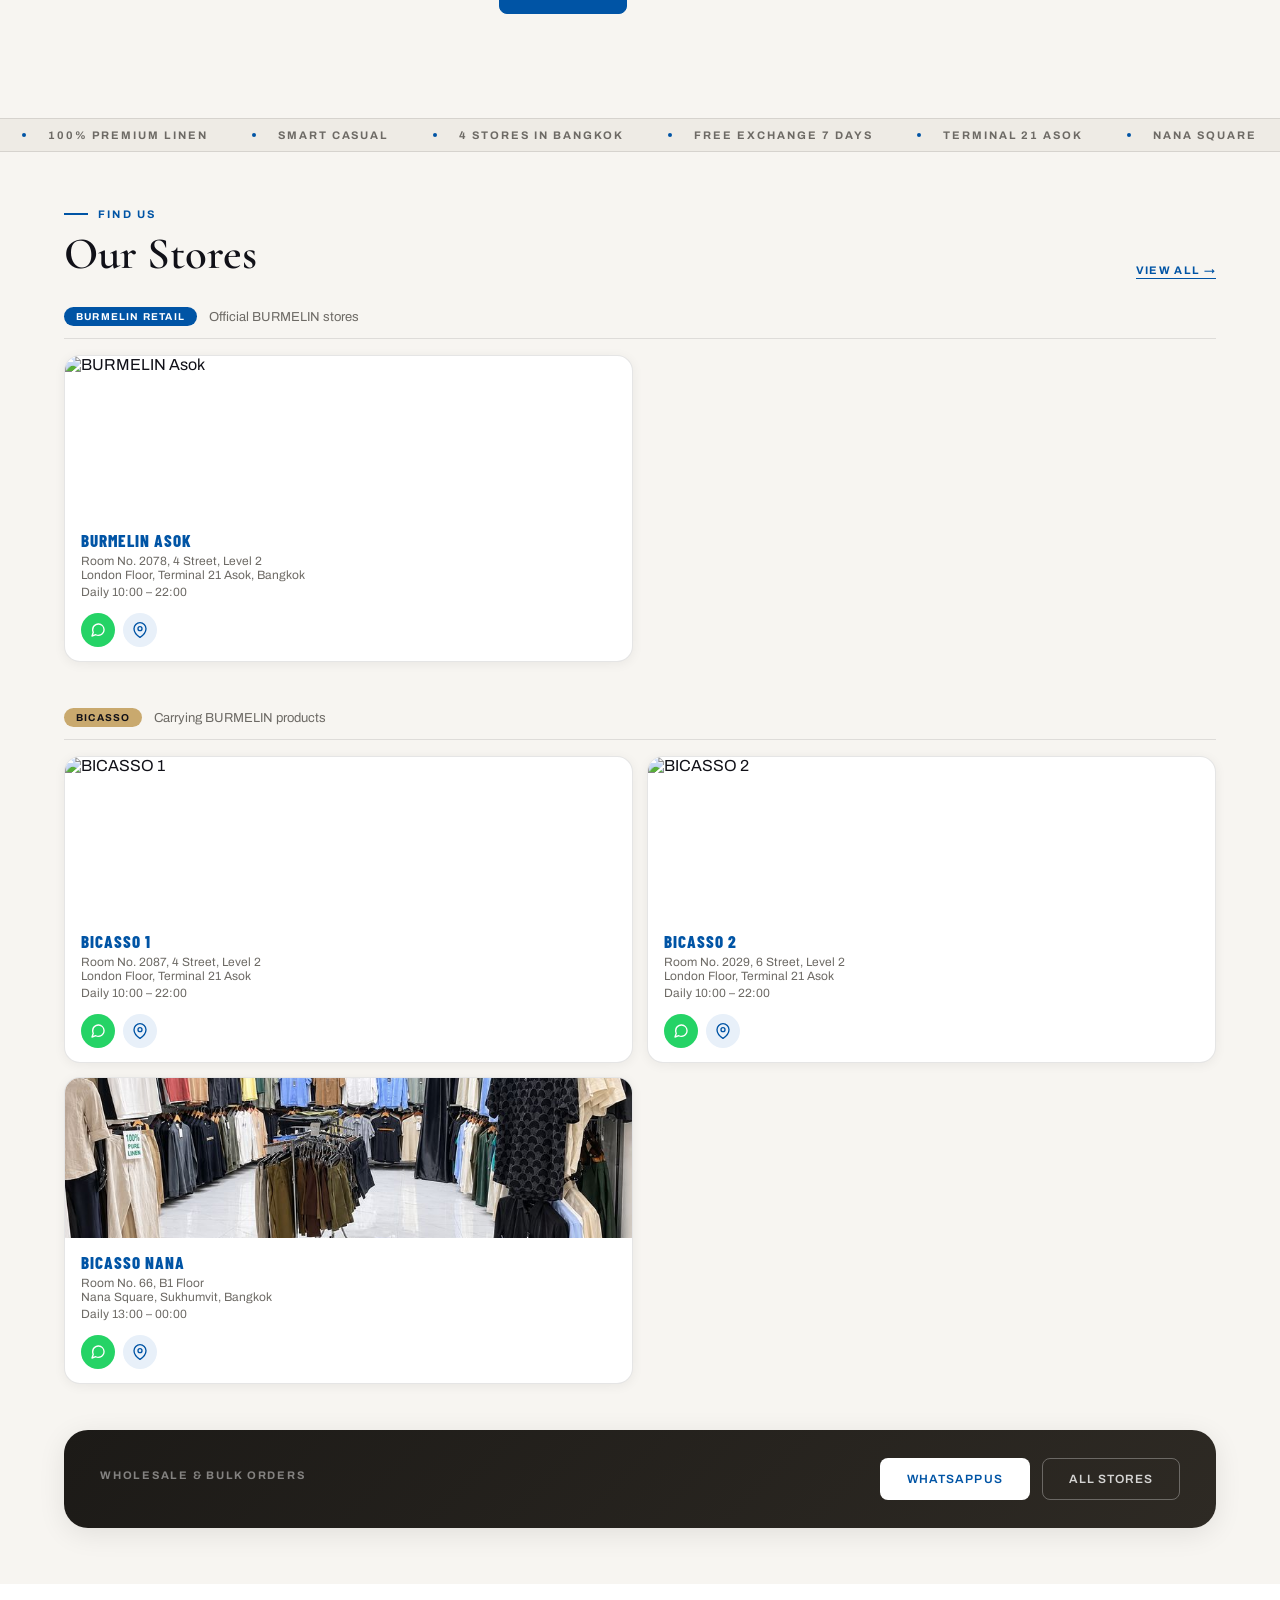
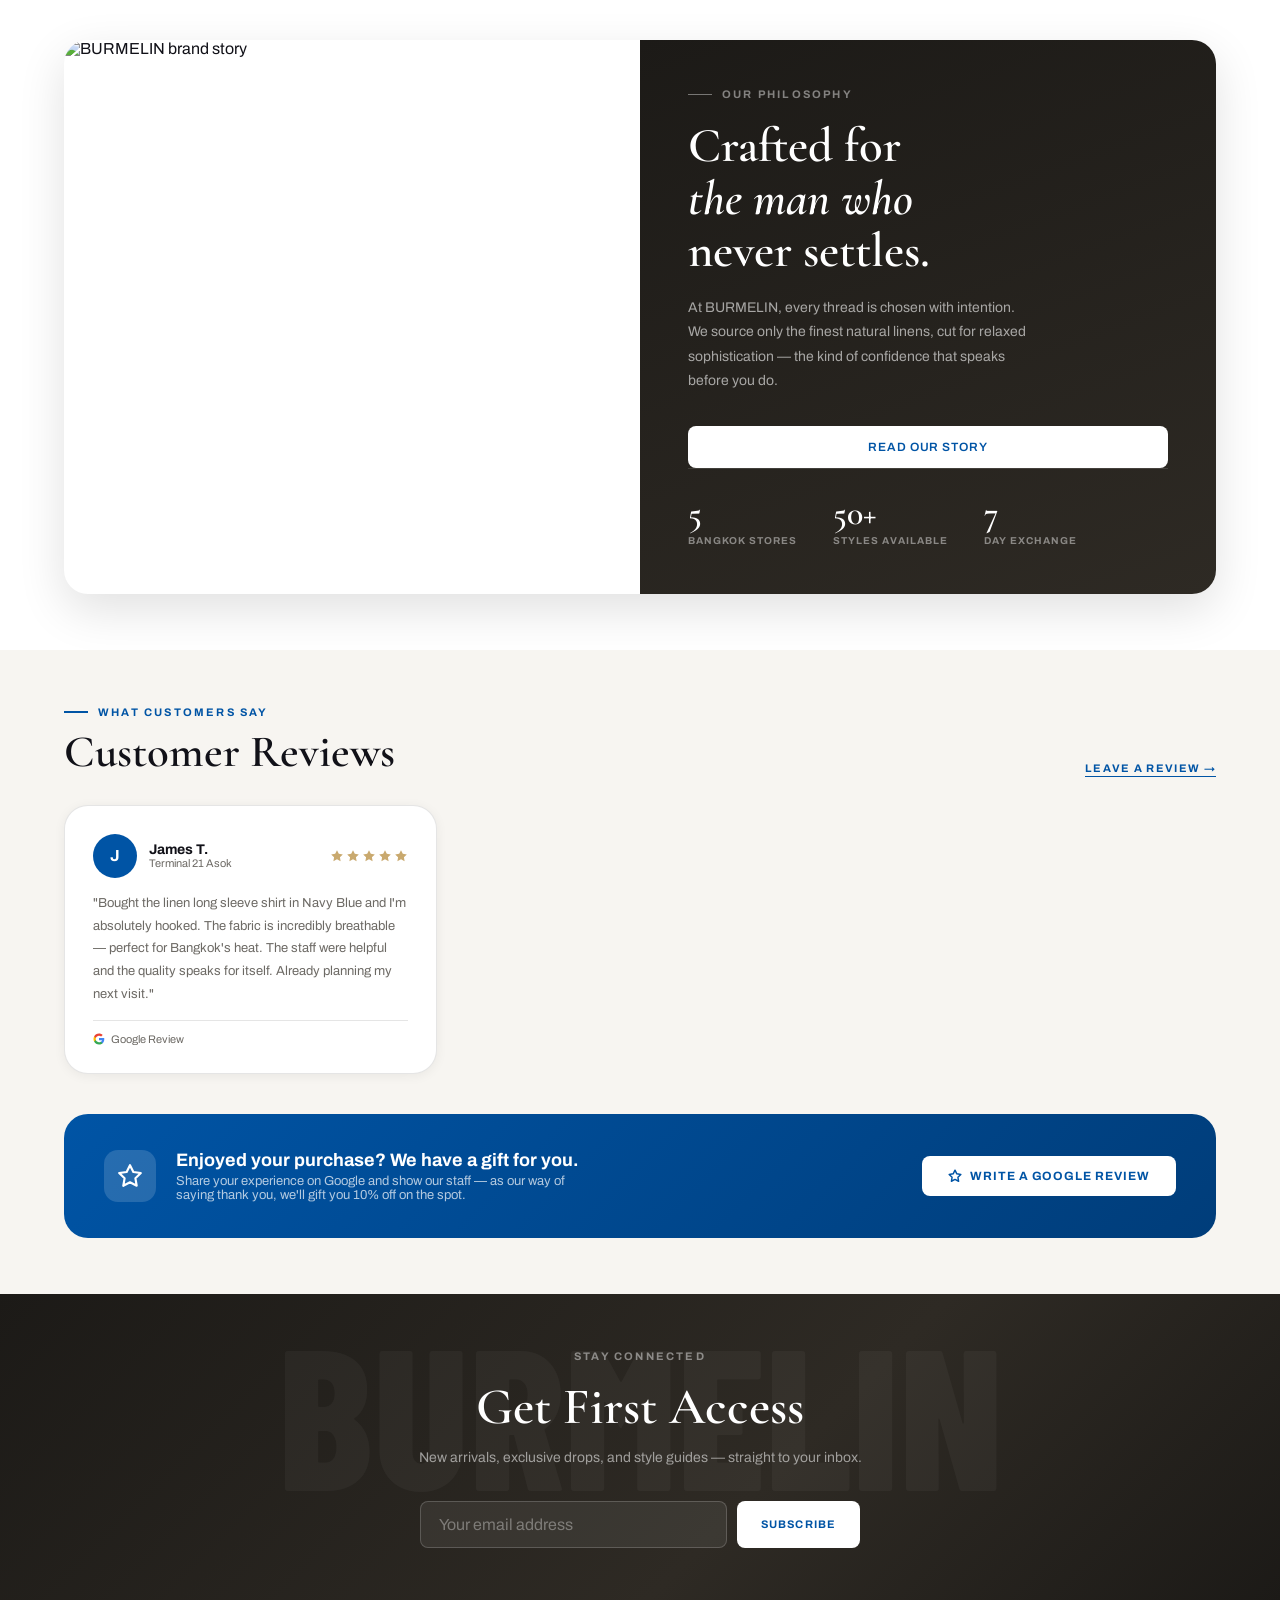
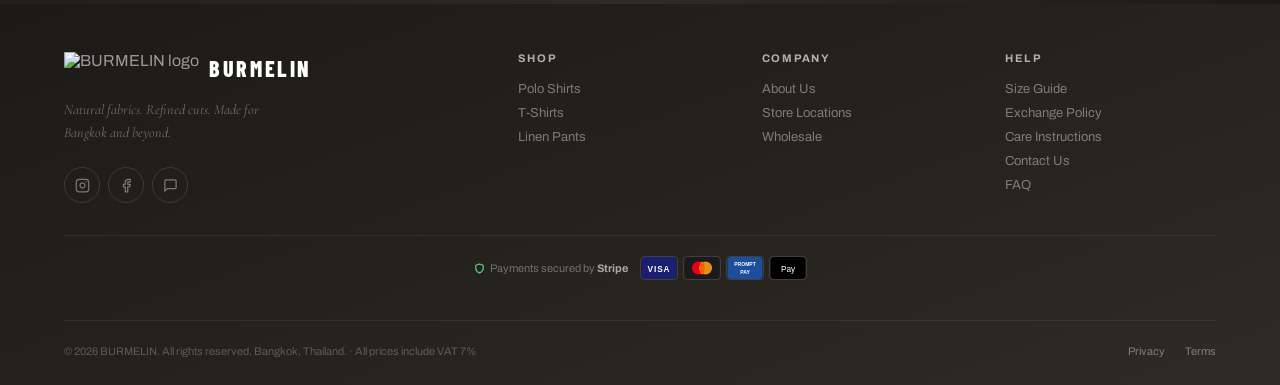
==== commit 78172412: "Remove Jeans and Jackets from the shop, since Burmelin doesn't sell them The owner confirmed there a" ====
--- a/index.html
+++ b/index.html
@@ -576,8 +576,6 @@
       <button class="pill" onclick="filterCat(this,'polo')">Polo Shirts</button>
       <button class="pill" onclick="filterCat(this,'tshirt')">T-Shirts</button>
       <button class="pill" onclick="filterCat(this,'pants')">Linen Pants</button>
-      <button class="pill" onclick="filterCat(this,'jeans')">Jeans</button>
-      <button class="pill" onclick="filterCat(this,'jacket')">Jackets</button>
       <button class="pill" onclick="filterCat(this,'shirt')">Linen Shirts</button>
       <button class="pill" onclick="filterCat(this,'chino')">Chino Pants</button>
       <button class="pill" onclick="filterCat(this,'undergarments')">Undergarments</button>
@@ -678,7 +676,7 @@
             <div class="location-hours">Daily 13:00 – 00:00</div>
             <div style="display:flex;gap:8px;margin-top:12px">
               <a href="https://wa.me/66642071080?text=Hello! I'd like to visit BICASSO Nana." class="loc-icon-btn loc-icon-btn-wa" title="WhatsApp" onclick="event.stopPropagation()" target="_blank"><svg xmlns="http://www.w3.org/2000/svg" width="16" height="16" viewBox="0 0 24 24" fill="none" stroke="currentColor" stroke-width="2" stroke-linecap="round" stroke-linejoin="round"><path d="M21 11.5a8.38 8.38 0 0 1-.9 3.8 8.5 8.5 0 0 1-7.6 4.7 8.38 8.38 0 0 1-3.8-.9L3 21l1.9-5.7a8.38 8.38 0 0 1-.9-3.8 8.5 8.5 0 0 1 4.7-7.6 8.38 8.38 0 0 1 3.8-.9h.5a8.48 8.48 0 0 1 8 8v.5z"/></svg></a>
-              <a href="https://maps.google.com/?q=Nana+Square+Sukhumvit+Bangkok" class="loc-icon-btn loc-icon-btn-map" title="Open in Maps" target="_blank" onclick="event.stopPropagation()"><svg xmlns="http://www.w3.org/2000/svg" width="16" height="16" viewBox="0 0 24 24" fill="none" stroke="currentColor" stroke-width="2" stroke-linecap="round" stroke-linejoin="round"><path d="M21 10c0 7-9 13-9 13s-9-6-9-13a9 9 0 0 1 18 0z"/><circle cx="12" cy="10" r="3"/></svg></a>
+              <a href="https://maps.google.com/?q=Nana+Square,+49+Soi+Sukhumvit+3,+Bangkok" class="loc-icon-btn loc-icon-btn-map" title="Open in Maps" target="_blank" onclick="event.stopPropagation()"><svg xmlns="http://www.w3.org/2000/svg" width="16" height="16" viewBox="0 0 24 24" fill="none" stroke="currentColor" stroke-width="2" stroke-linecap="round" stroke-linejoin="round"><path d="M21 10c0 7-9 13-9 13s-9-6-9-13a9 9 0 0 1 18 0z"/><circle cx="12" cy="10" r="3"/></svg></a>
             </div>
             </div>
           </div>
@@ -800,8 +798,8 @@
           <a class="social-btn" href="https://wa.me/66642071080" target="_blank" rel="noopener" aria-label="Message BURMELIN on WhatsApp"><svg xmlns="http://www.w3.org/2000/svg" width="15" height="15" viewBox="0 0 24 24" fill="none" stroke="currentColor" stroke-width="2" stroke-linecap="round" stroke-linejoin="round"><path d="M21 15a2 2 0 0 1-2 2H7l-4 4V5a2 2 0 0 1 2-2h14a2 2 0 0 1 2 2z"/></svg></a>
         </div>
       </div>
-      <div><div class="footer-heading">Shop</div><div class="footer-links"><button class="footer-link" onclick="window.location.href='products.html'">Polo Shirts</button><button class="footer-link" onclick="window.location.href='products.html'">T-Shirts</button><button class="footer-link" onclick="window.location.href='products.html'">Linen Pants</button><button class="footer-link" onclick="window.location.href='products.html'">Jeans</button><button class="footer-link" onclick="window.location.href='products.html'">Jackets</button></div></div>
-      <div><div class="footer-heading">Company</div><div class="footer-links"><button class="footer-link" onclick="window.location.href='about.html'">About Us</button><button class="footer-link" onclick="window.location.href='stores.html'">Store Locations</button><a href="#" class="footer-link">Wholesale</a></div></div>
+      <div><div class="footer-heading">Shop</div><div class="footer-links"><button class="footer-link" onclick="window.location.href='products.html'">Polo Shirts</button><button class="footer-link" onclick="window.location.href='products.html'">T-Shirts</button><button class="footer-link" onclick="window.location.href='products.html'">Linen Pants</button></div></div>
+      <div><div class="footer-heading">Company</div><div class="footer-links"><button class="footer-link" onclick="window.location.href='about.html'">About Us</button><button class="footer-link" onclick="window.location.href='stores.html'">Store Locations</button><a href="https://wa.me/66642071080?text=Hi%20Burmelin%2C%20I%27d%20like%20to%20ask%20about%20wholesale%20orders." class="footer-link" target="_blank" rel="noopener">Wholesale</a></div></div>
       <div><div class="footer-heading">Help</div><div class="footer-links"><a href="javascript:void(0)" class="footer-link" onclick="openSizeGuide()">Size Guide</a><a href="terms.html" class="footer-link">Exchange Policy</a><a href="javascript:void(0)" class="footer-link" onclick="openSizeGuide()">Care Instructions</a><a href="https://wa.me/66642071080" class="footer-link">Contact Us</a><a href="#" class="footer-link">FAQ</a></div></div>
     </div>
     <div style="display:flex;align-items:center;justify-content:center;flex-wrap:wrap;gap:12px;padding:20px 0;border-top:1px solid rgba(255,255,255,.07);margin-bottom:20px">
@@ -834,7 +832,7 @@
       </button>
     </div>
     <div class="search-results" id="searchResults">
-      <div class="search-tip">Try "polo", "linen pants", "jacket"...</div>
+      <div class="search-tip">Try "polo", "linen pants", "chino"...</div>
     </div>
   </div>
 </div>
@@ -924,7 +922,7 @@
 function closeSearch(){
   document.getElementById('searchOverlay').classList.remove('open');
   document.getElementById('searchBoxInput').value='';
-  document.getElementById('searchResults').innerHTML='<div class="search-tip">Try "polo", "linen pants", "jacket"...</div>';
+  document.getElementById('searchResults').innerHTML='<div class="search-tip">Try "polo", "linen pants", "chino"...</div>';
 }
 function handleSearchOverlayClick(e){
   if(e.target===document.getElementById('searchOverlay')) closeSearch();
@@ -932,7 +930,7 @@
 function runSearch(query){
   const results = document.getElementById('searchResults');
   if(!query.trim()){
-    results.innerHTML='<div class="search-tip">Try "polo", "linen pants", "jacket"...</div>';
+    results.innerHTML='<div class="search-tip">Try "polo", "linen pants", "chino"...</div>';
     return;
   }
   const q = query.toLowerCase();
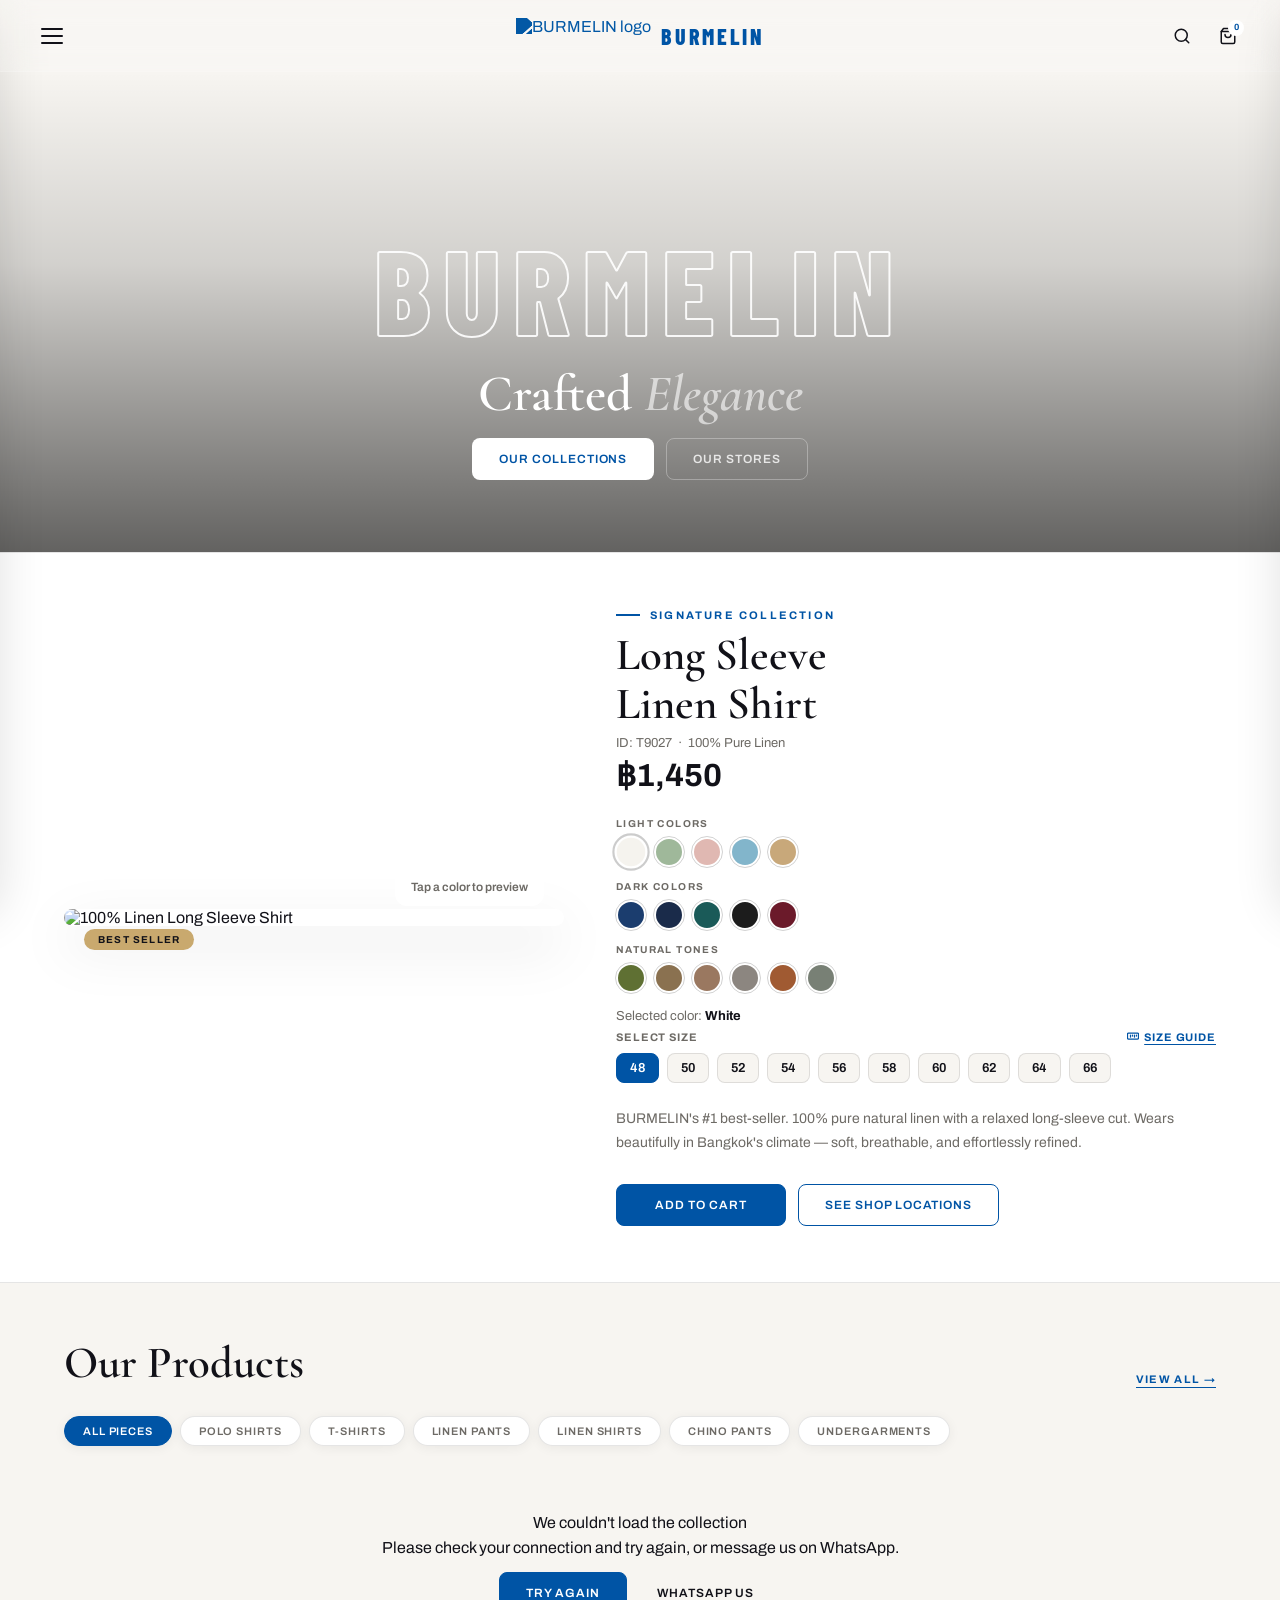
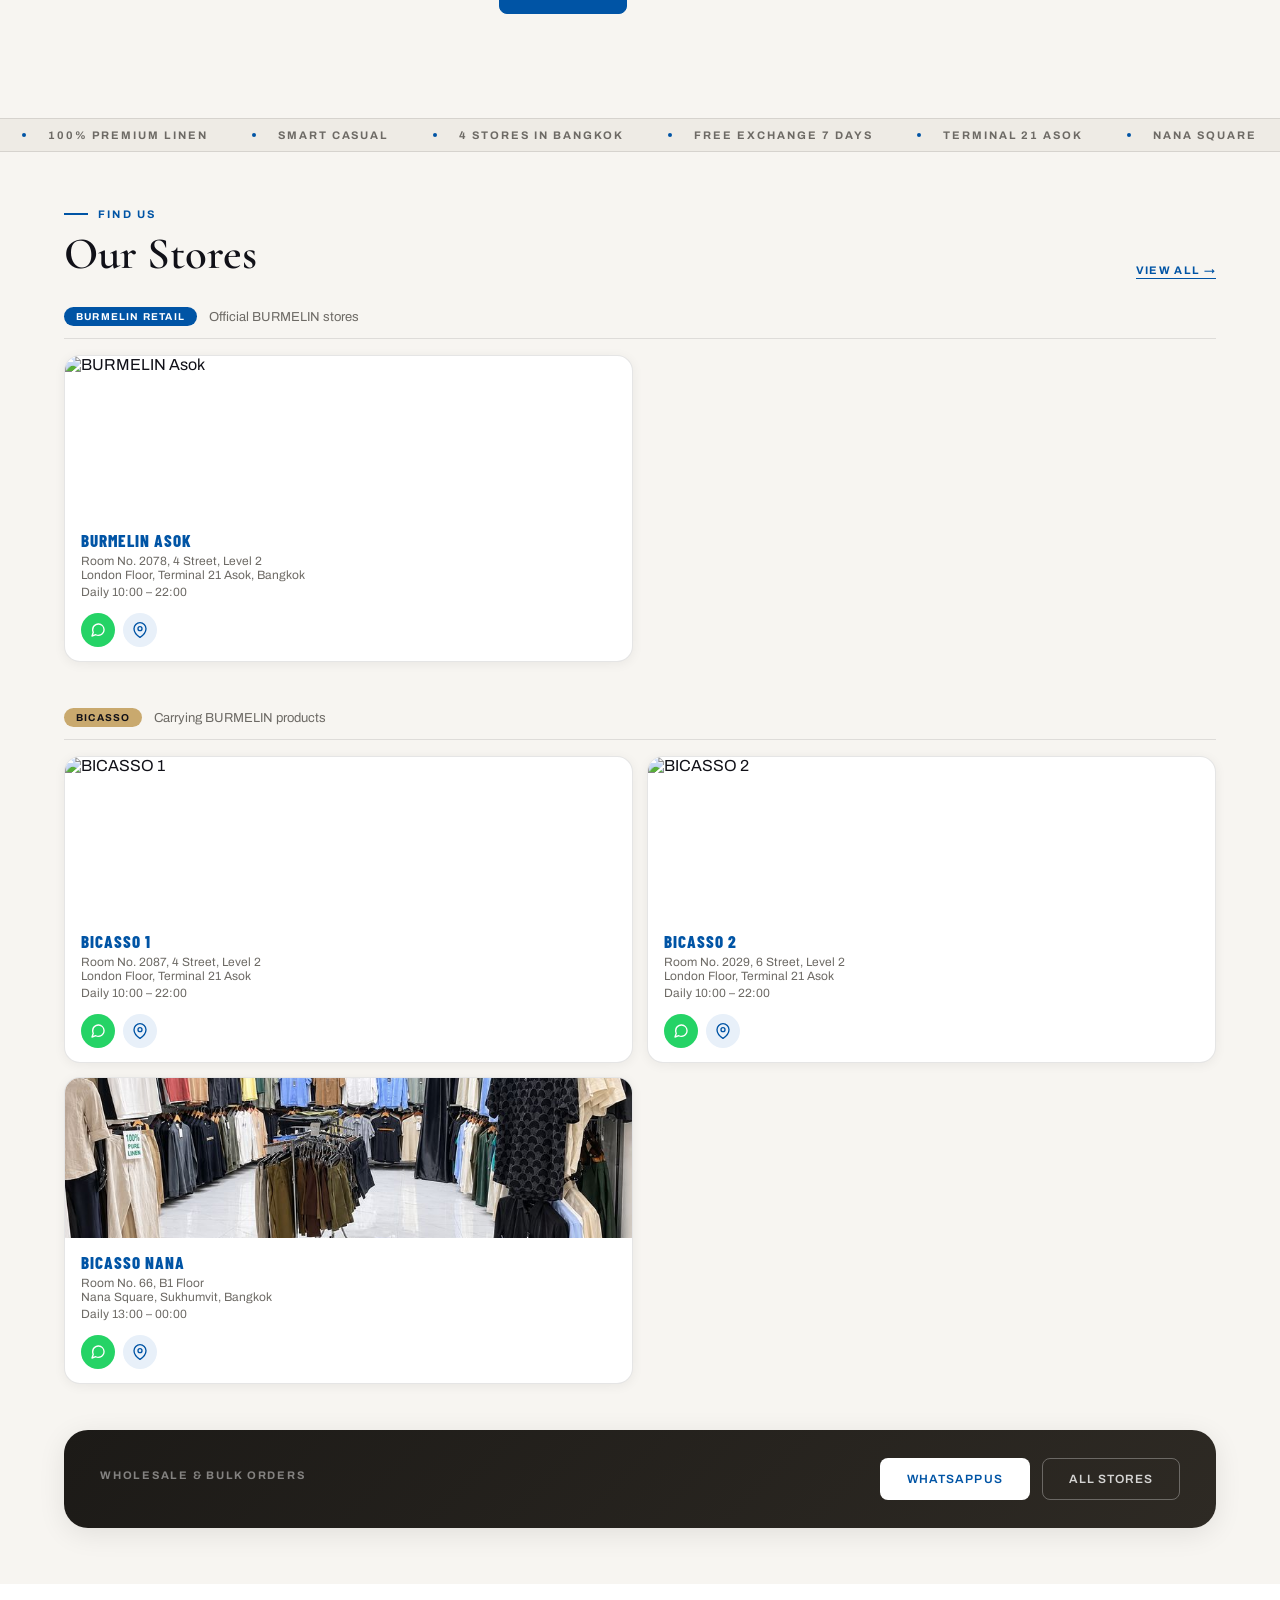
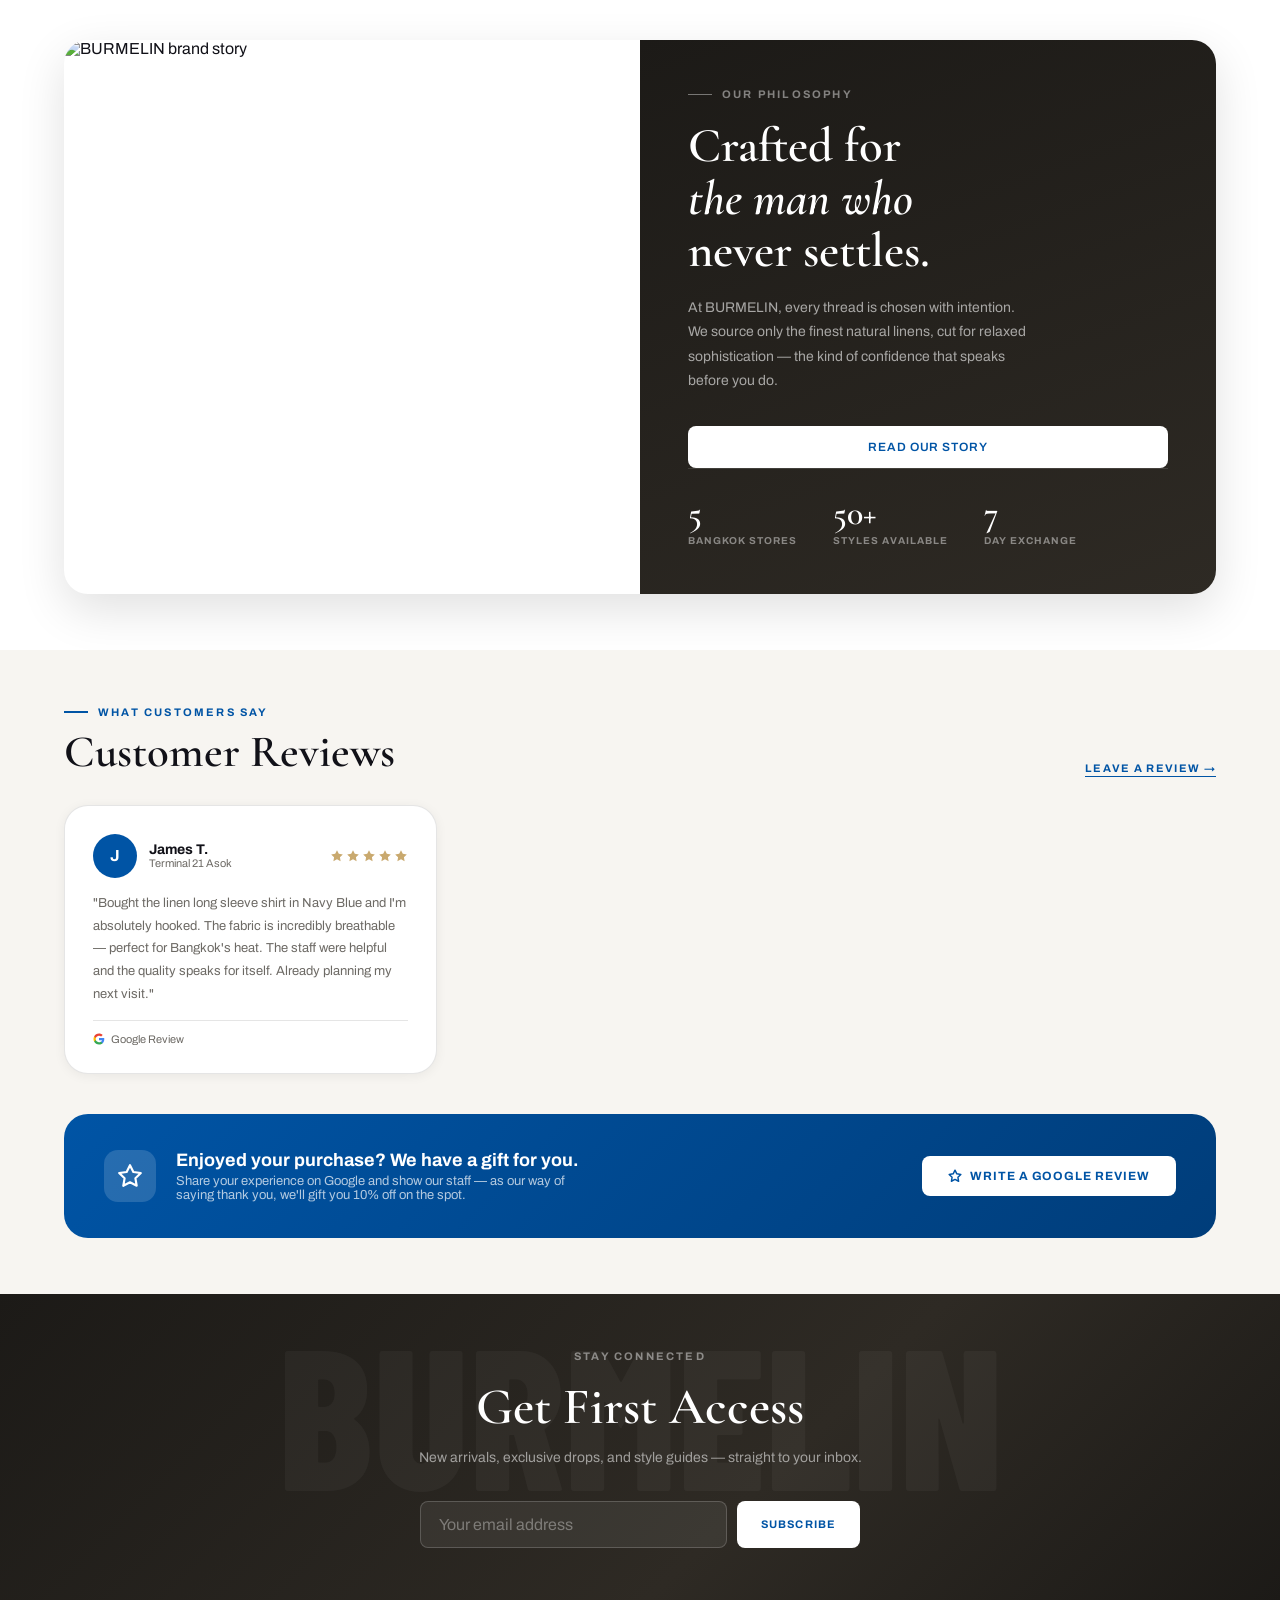
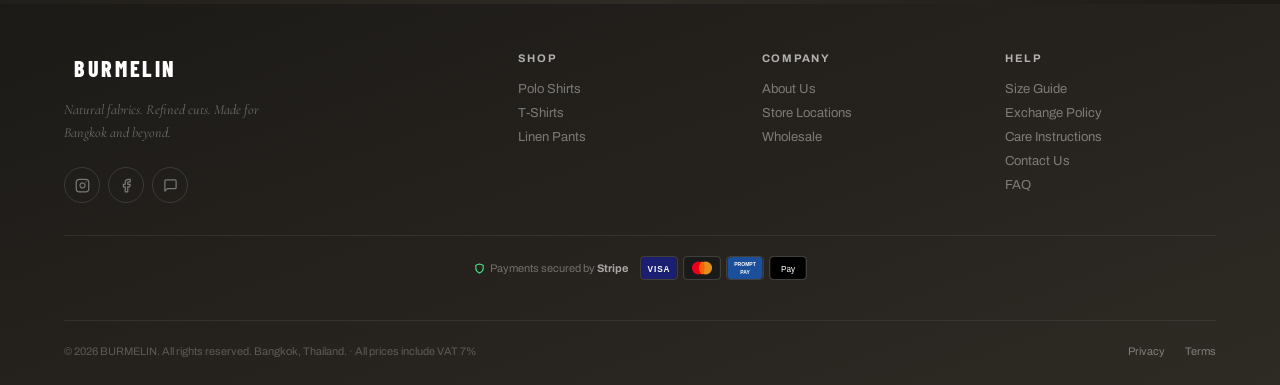
==== commit b0e26df3: "Home page: point BURMELIN Asok map button to the Terminal 21 Asok listing The map button on the home" ====
--- a/index.html
+++ b/index.html
@@ -630,7 +630,7 @@
             <div class="location-hours">Daily 10:00 – 22:00</div>
             <div style="display:flex;gap:8px;margin-top:12px">
               <a href="https://wa.me/66642071080?text=Hello! I'd like to visit BURMELIN Asok." class="loc-icon-btn loc-icon-btn-wa" title="WhatsApp" onclick="event.stopPropagation()" target="_blank"><svg xmlns="http://www.w3.org/2000/svg" width="16" height="16" viewBox="0 0 24 24" fill="none" stroke="currentColor" stroke-width="2" stroke-linecap="round" stroke-linejoin="round"><path d="M21 11.5a8.38 8.38 0 0 1-.9 3.8 8.5 8.5 0 0 1-7.6 4.7 8.38 8.38 0 0 1-3.8-.9L3 21l1.9-5.7a8.38 8.38 0 0 1-.9-3.8 8.5 8.5 0 0 1 4.7-7.6 8.38 8.38 0 0 1 3.8-.9h.5a8.48 8.48 0 0 1 8 8v.5z"/></svg></a>
-              <a href="https://maps.app.goo.gl/ZtvuWabCo8zLTBN3A" class="loc-icon-btn loc-icon-btn-map" title="Open in Maps" target="_blank" onclick="event.stopPropagation()"><svg xmlns="http://www.w3.org/2000/svg" width="16" height="16" viewBox="0 0 24 24" fill="none" stroke="currentColor" stroke-width="2" stroke-linecap="round" stroke-linejoin="round"><path d="M21 10c0 7-9 13-9 13s-9-6-9-13a9 9 0 0 1 18 0z"/><circle cx="12" cy="10" r="3"/></svg></a>
+              <a href="https://maps.app.goo.gl/ckeD7wD7BpHzEB6o9" class="loc-icon-btn loc-icon-btn-map" title="Open in Maps" target="_blank" onclick="event.stopPropagation()"><svg xmlns="http://www.w3.org/2000/svg" width="16" height="16" viewBox="0 0 24 24" fill="none" stroke="currentColor" stroke-width="2" stroke-linecap="round" stroke-linejoin="round"><path d="M21 10c0 7-9 13-9 13s-9-6-9-13a9 9 0 0 1 18 0z"/><circle cx="12" cy="10" r="3"/></svg></a>
             </div>
             </div>
           </div>
